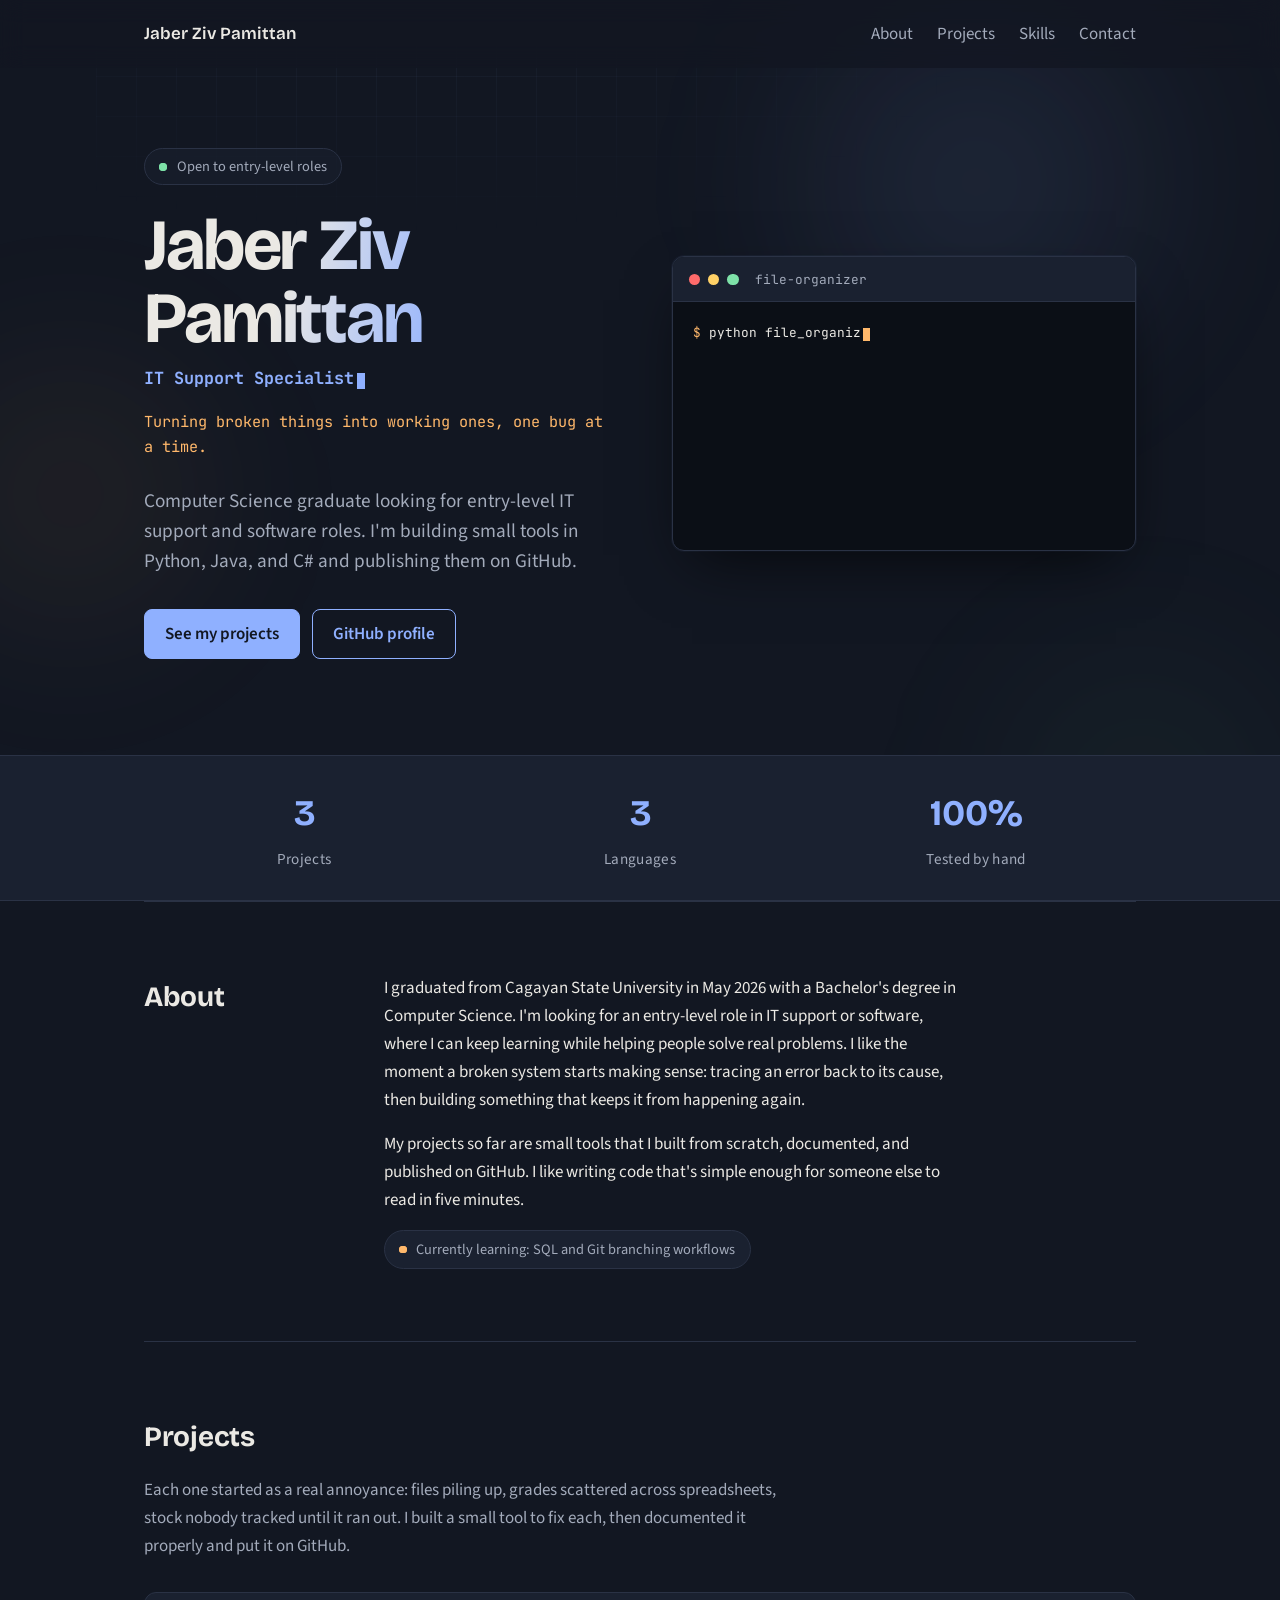
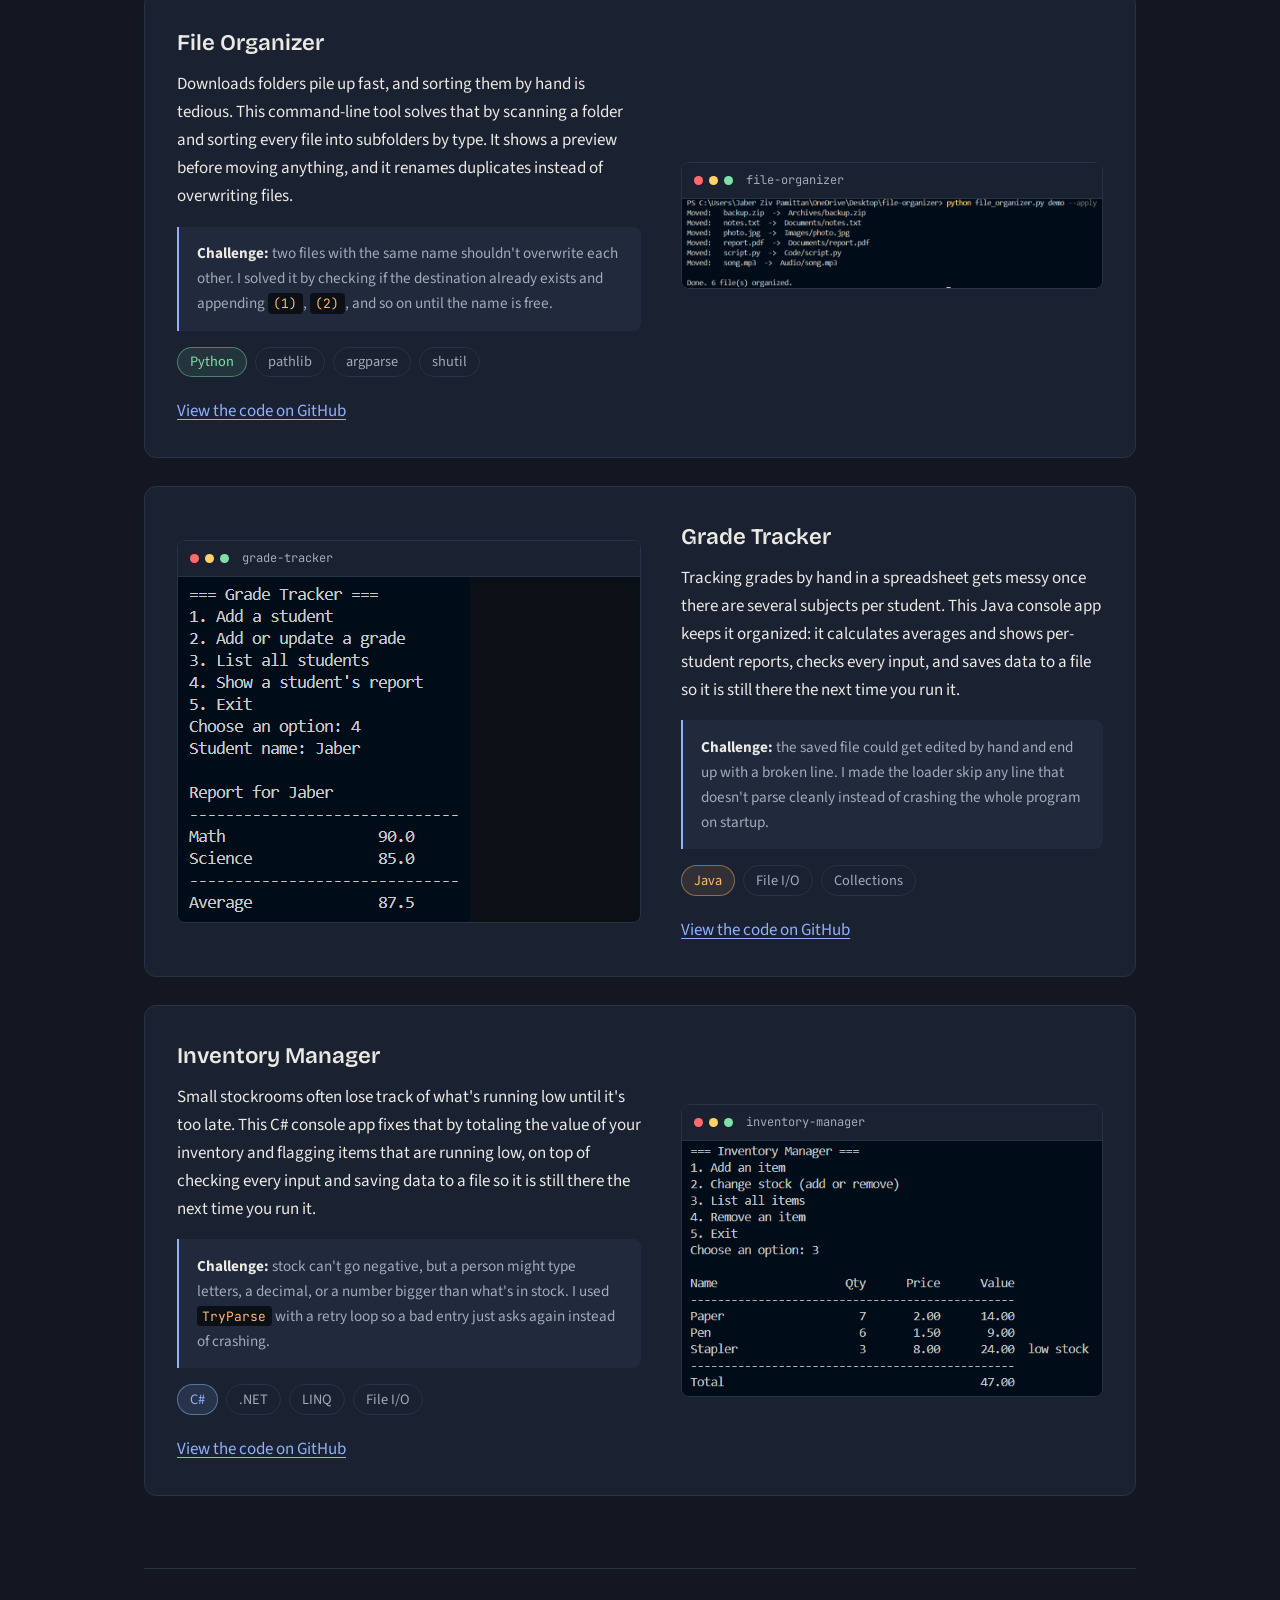
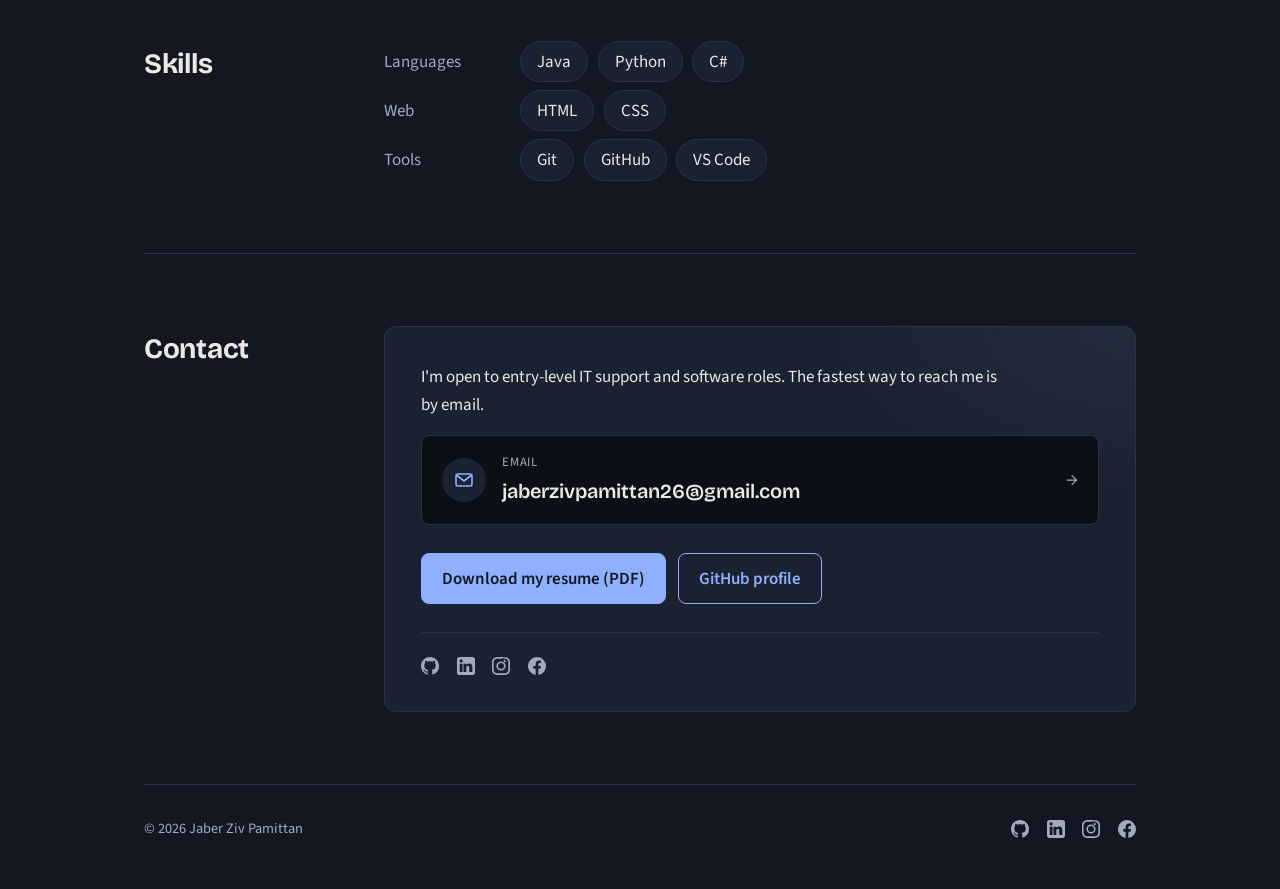
==== index.html @ bda02e19 "Fix nav highlight on tall viewports, bold active link, redesign Contact section" ====
<!DOCTYPE html>
<html lang="en">
<head>
  <meta charset="UTF-8">
  <meta name="viewport" content="width=device-width, initial-scale=1.0">
  <meta name="theme-color" content="#121722">
  <title>Jaber Ziv Pamittan | Portfolio</title>
  <meta name="description" content="Computer Science graduate looking for entry-level IT support and software roles.">

  <!-- Favicon: a simple terminal-prompt mark drawn directly as SVG, no image file needed -->
  <link rel="icon" href="data:image/svg+xml,%3Csvg xmlns='http://www.w3.org/2000/svg' viewBox='0 0 100 100'%3E%3Crect width='100' height='100' rx='22' fill='%23121722'/%3E%3Ctext x='50' y='68' font-family='monospace' font-size='58' font-weight='700' fill='%238fb0ff' text-anchor='middle'%3E%3E_%3C/text%3E%3C/svg%3E">

  <!-- Social preview: what shows up when this link is pasted into LinkedIn, Messenger, etc. -->
  <meta property="og:title" content="Jaber Ziv Pamittan | Portfolio">
  <meta property="og:description" content="Computer Science graduate looking for entry-level IT support and software roles. Projects in Python, Java, and C#.">
  <meta property="og:type" content="website">
  <meta property="og:url" content="https://krazivvv.github.io">
  <meta name="twitter:card" content="summary">

  <!-- Fonts: if you're offline, the page falls back to your system fonts -->
  <link rel="preconnect" href="https://fonts.googleapis.com">
  <link rel="preconnect" href="https://fonts.gstatic.com" crossorigin>
  <link href="https://fonts.googleapis.com/css2?family=Bricolage+Grotesque:opsz,wght@12..96,600;12..96,700&family=JetBrains+Mono:wght@400;700&family=Source+Sans+3:wght@400;600&display=swap" rel="stylesheet">

  <!-- Lets the CSS know JavaScript is running, so scroll animations only happen when they can work -->
  <script>document.documentElement.classList.add('js');</script>

  <link rel="stylesheet" href="style.css">
</head>
<body>

  <div class="bg-blobs" aria-hidden="true">
    <span class="blob blob-1"></span>
    <span class="blob blob-2"></span>
    <span class="blob blob-3"></span>
  </div>

  <a class="skip-link" href="#top">Skip to main content</a>

  <div class="scroll-progress" aria-hidden="true"><div class="scroll-progress-bar" id="progressBar"></div></div>

  <header class="site-header">
    <div class="wrap bar">
      <a class="site-name" href="#top">Jaber Ziv Pamittan</a>
      <nav aria-label="Main">
        <a href="#about">About</a>
        <a href="#projects">Projects</a>
        <a href="#skills">Skills</a>
        <a href="#contact">Contact</a>
      </nav>
    </div>
  </header>

  <main id="top" tabindex="-1">

    <!-- Intro -->
    <section class="hero wrap">
      <div class="hero-text">
        <p class="status rise" style="--d: 0s"><span class="dot"></span>Open to entry-level roles</p>
        <h1 class="rise gradient-name" style="--d: 0.08s">Jaber Ziv Pamittan</h1>
        <p class="role-rotator rise" style="--d: 0.1s">
          <span id="roleText">IT Support Specialist</span><span class="role-cursor" aria-hidden="true"></span>
        </p>
        <p class="tagline rise" style="--d: 0.12s">Turning broken things into working ones, one bug at a time.</p>
        <p class="lead rise" style="--d: 0.16s">
          Computer Science graduate looking for entry-level IT support and software roles.
          I'm building small tools in Python, Java, and C# and publishing them on GitHub.
        </p>
        <p class="actions rise" style="--d: 0.24s">
          <a class="button" href="#projects">See my projects</a>
          <a class="button button-quiet" href="https://github.com/krazivvv">GitHub profile</a>
        </p>
      </div>

      <!-- Terminal: types out a real run of the File Organizer (the text is also here for browsers without JavaScript) -->
      <div class="terminal rise" id="term" style="--d: 0.32s" role="img" aria-label="Animated terminal showing the File Organizer sorting six files into folders">
        <div class="terminal-bar" aria-hidden="true">
          <span></span><span></span><span></span>
          <em class="terminal-title">file-organizer</em>
        </div>
        <div class="terminal-body" aria-hidden="true">
          <div class="line"><span class="prompt">$</span> <span class="typed">python file_organizer.py demo --apply</span><span class="cursor"></span></div>
          <div class="out first"><span class="k">Moved:</span>   backup.zip  <span class="arrow">-&gt;</span>  Archives/backup.zip</div>
          <div class="out"><span class="k">Moved:</span>   notes.txt  <span class="arrow">-&gt;</span>  Documents/notes.txt</div>
          <div class="out"><span class="k">Moved:</span>   photo.jpg  <span class="arrow">-&gt;</span>  Images/photo.jpg</div>
          <div class="out"><span class="k">Moved:</span>   report.pdf  <span class="arrow">-&gt;</span>  Documents/report.pdf</div>
          <div class="out"><span class="k">Moved:</span>   script.py  <span class="arrow">-&gt;</span>  Code/script.py</div>
          <div class="out"><span class="k">Moved:</span>   song.mp3  <span class="arrow">-&gt;</span>  Audio/song.mp3</div>
          <div class="out done">Done. 6 file(s) organized.</div>
        </div>
      </div>
    </section>

    <!-- Quick stats strip -->
    <div class="stats-strip reveal">
      <div class="stats-inner wrap">
        <div class="stat"><span class="stat-num">3</span><span class="stat-label">Projects</span></div>
        <div class="stat"><span class="stat-num">3</span><span class="stat-label">Languages</span></div>
        <div class="stat"><span class="stat-num">100%</span><span class="stat-label">Tested by hand</span></div>
      </div>
    </div>

    <!-- About -->
    <section id="about" class="section wrap split reveal">
      <h2>About</h2>
      <div>
        <p>
          I graduated from Cagayan State University in May 2026 with a Bachelor's degree in Computer
          Science. I'm looking for an entry-level role in IT support or software, where I can keep
          learning while helping people solve real problems. I like the moment a broken system starts
          making sense: tracing an error back to its cause, then building something that keeps it from
          happening again.
        </p>
        <p>
          My projects so far are small tools that I built from scratch, documented, and published
          on GitHub. I like writing code that's simple enough for someone else to read in five minutes.
        </p>
        <p class="learning-badge">
          <span class="pulse-dot" aria-hidden="true"></span>
          Currently learning: SQL and Git branching workflows
        </p>
      </div>
    </section>

    <!-- Projects -->
    <section id="projects" class="section wrap reveal">
      <h2>Projects</h2>
      <p class="section-intro">
        Each one started as a real annoyance: files piling up, grades scattered across spreadsheets,
        stock nobody tracked until it ran out. I built a small tool to fix each, then documented it
        properly and put it on GitHub.
      </p>

      <div class="project-list">

        <article class="project" data-lang="python">
          <div class="project-content">
          <span class="project-num" aria-hidden="true">01</span>
          <h3>File Organizer</h3>
          <p>
            Downloads folders pile up fast, and sorting them by hand is tedious. This command-line
            tool solves that by scanning a folder and sorting every file into subfolders by type.
            It shows a preview before moving anything, and it renames duplicates instead of overwriting files.
          </p>
          <p class="challenge">
            <strong>Challenge:</strong> two files with the same name shouldn't overwrite each other.
            I solved it by checking if the destination already exists and appending <code>(1)</code>,
            <code>(2)</code>, and so on until the name is free.
          </p>

          <ul class="tags" aria-label="Technologies used">
            <li class="tag-lang">Python</li>
            <li>pathlib</li>
            <li>argparse</li>
            <li>shutil</li>
          </ul>

          <p class="project-link"><a href="https://github.com/krazivvv/file-organizer">View the code on GitHub</a></p>
          </div>

          <figure class="shot">
            <div class="shot-bar" aria-hidden="true">
              <span></span><span></span><span></span>
              <em class="shot-title">file-organizer</em>
            </div>
            <img src="images/file-organizer.png" alt="Terminal showing the File Organizer moving six files into Archives, Documents, Images, Code, and Audio folders" loading="lazy">
          </figure>
        </article>

        <article class="project" data-lang="java">
          <div class="project-content">
          <span class="project-num" aria-hidden="true">02</span>
          <h3>Grade Tracker</h3>
          <p>
            Tracking grades by hand in a spreadsheet gets messy once there are several subjects
            per student. This Java console app keeps it organized: it calculates averages and shows
            per-student reports, checks every input, and saves data to a file so it is still there
            the next time you run it.
          </p>
          <p class="challenge">
            <strong>Challenge:</strong> the saved file could get edited by hand and end up with a broken
            line. I made the loader skip any line that doesn't parse cleanly instead of crashing the
            whole program on startup.
          </p>

          <ul class="tags" aria-label="Technologies used">
            <li class="tag-lang">Java</li>
            <li>File I/O</li>
            <li>Collections</li>
          </ul>

          <p class="project-link"><a href="https://github.com/krazivvv/grade-tracker">View the code on GitHub</a></p>
          </div>

          <figure class="shot">
            <div class="shot-bar" aria-hidden="true">
              <span></span><span></span><span></span>
              <em class="shot-title">grade-tracker</em>
            </div>
            <img src="images/grade-tracker.png" alt="Terminal showing a student report from the Grade Tracker with subjects, scores, and an average" loading="lazy">
          </figure>
        </article>

        <article class="project" data-lang="csharp">
          <div class="project-content">
          <span class="project-num" aria-hidden="true">03</span>
          <h3>Inventory Manager</h3>
          <p>
            Small stockrooms often lose track of what's running low until it's too late. This C#
            console app fixes that by totaling the value of your inventory and flagging items that
            are running low, on top of checking every input and saving data to a file so it is still
            there the next time you run it.
          </p>
          <p class="challenge">
            <strong>Challenge:</strong> stock can't go negative, but a person might type letters, a
            decimal, or a number bigger than what's in stock. I used <code>TryParse</code> with a
            retry loop so a bad entry just asks again instead of crashing.
          </p>

          <ul class="tags" aria-label="Technologies used">
            <li class="tag-lang">C#</li>
            <li>.NET</li>
            <li>LINQ</li>
            <li>File I/O</li>
          </ul>

          <p class="project-link"><a href="https://github.com/krazivvv/inventory-manager">View the code on GitHub</a></p>
          </div>

          <figure class="shot">
            <div class="shot-bar" aria-hidden="true">
              <span></span><span></span><span></span>
              <em class="shot-title">inventory-manager</em>
            </div>
            <img src="images/inventory-manager.png" alt="Terminal showing the Inventory Manager table with quantities, prices, values, and a low stock flag" loading="lazy">
          </figure>
        </article>

        <!-- Add your next project by copying one of the project articles above -->
      </div>
    </section>

    <!-- Skills -->
    <section id="skills" class="section wrap split reveal">
      <h2>Skills</h2>
      <dl class="skills">
        <dt>Languages</dt>
        <dd>
          <ul class="chips">
            <li>Java</li>
            <li>Python</li>
            <li>C#</li>
          </ul>
        </dd>
        <dt>Web</dt>
        <dd>
          <ul class="chips">
            <li>HTML</li>
            <li>CSS</li>
          </ul>
        </dd>
        <dt>Tools</dt>
        <dd>
          <ul class="chips">
            <li>Git</li>
            <li>GitHub</li>
            <li>VS Code</li>
          </ul>
        </dd>
      </dl>
    </section>

    <!-- Contact -->
    <section id="contact" class="section wrap split reveal">
      <h2>Contact</h2>
      <div class="contact-card">
        <p>
          I'm open to entry-level IT support and software roles.
          The fastest way to reach me is by email.
        </p>

        <a class="contact-tile" href="mailto:jaberzivpamittan26@gmail.com">
          <span class="contact-icon" aria-hidden="true">
            <svg width="20" height="20" viewBox="0 0 20 20" fill="none" stroke="currentColor" stroke-width="1.6">
              <rect x="2" y="4" width="16" height="12" rx="2"/>
              <path d="M3 5.5 10 11l7-5.5" stroke-linecap="round" stroke-linejoin="round"/>
            </svg>
          </span>
          <span class="contact-tile-text">
            <span class="contact-tile-label">Email</span>
            <span class="contact-tile-value">jaberzivpamittan26@gmail.com</span>
          </span>
          <span class="contact-tile-arrow" aria-hidden="true">&rarr;</span>
        </a>

        <p class="actions">
          <a class="button" href="resume.pdf">Download my resume (PDF)</a>
          <a class="button button-quiet" href="https://github.com/krazivvv">GitHub profile</a>
        </p>

        <div class="contact-socials">
          <a href="https://github.com/krazivvv" aria-label="GitHub profile">
            <svg width="18" height="18" viewBox="0 0 16 16" fill="currentColor" aria-hidden="true">
              <path d="M8 0C3.58 0 0 3.58 0 8c0 3.54 2.29 6.53 5.47 7.59.4.07.55-.17.55-.38
                0-.19-.01-.82-.01-1.49-2.01.37-2.53-.49-2.69-.94-.09-.23-.48-.94-.82-1.13
                -.28-.15-.68-.52-.01-.53.63-.01 1.08.58 1.23.82.72 1.21 1.87.87 2.33.66.07-.52.28-.87.51-1.07
                -1.78-.2-3.64-.89-3.64-3.95 0-.87.31-1.59.82-2.15-.08-.2-.36-1.02.08-2.12 0 0 .67-.21 2.2.82.64-.18
                1.32-.27 2-.27.68 0 1.36.09 2 .27 1.53-1.04 2.2-.82 2.2-.82.44 1.1.16 1.92.08 2.12.51.56.82
                1.27.82 2.15 0 3.07-1.87 3.75-3.65 3.95.29.25.54.73.54 1.48 0 1.07-.01 1.93-.01 2.2
                0 .21.15.46.55.38A8.01 8.01 0 0 0 16 8c0-4.42-3.58-8-8-8Z"/>
            </svg>
          </a>
          <a href="https://www.linkedin.com/in/jaber-pamittan-a6659b420" aria-label="LinkedIn profile">
            <svg width="18" height="18" viewBox="0 0 16 16" fill="currentColor" aria-hidden="true">
              <path d="M13.5 0h-11A2.5 2.5 0 0 0 0 2.5v11A2.5 2.5 0 0 0 2.5 16h11a2.5 2.5 0 0 0 2.5-2.5v-11A2.5 2.5 0 0 0 13.5 0ZM4.94 13.44H2.4V6h2.54v7.44ZM3.67 4.93a1.47 1.47 0 1 1 0-2.94 1.47 1.47 0 0 1 0 2.94Zm9.77 8.51h-2.54V9.83c0-.86-.02-1.96-1.2-1.96-1.2 0-1.38.94-1.38 1.9v3.67H5.78V6h2.44v1.02h.03c.34-.64 1.17-1.32 2.4-1.32 2.57 0 3.04 1.69 3.04 3.89v3.85Z"/>
            </svg>
          </a>
          <a href="https://www.instagram.com/krazivvv/" aria-label="Instagram profile">
            <svg width="18" height="18" viewBox="0 0 16 16" fill="currentColor" aria-hidden="true">
              <path d="M8 1.44c2.14 0 2.39.01 3.23.05.78.03 1.2.16 1.48.27.37.14.64.32.92.6.28.28.45.55.6.92.11.28.24.7.27 1.48.04.84.05 1.09.05 3.23s-.01 2.39-.05 3.23c-.03.78-.16 1.2-.27 1.48-.15.37-.32.64-.6.92-.28.28-.55.45-.92.6-.28.11-.7.24-1.48.27-.84.04-1.09.05-3.23.05s-2.39-.01-3.23-.05c-.78-.03-1.2-.16-1.48-.27a2.48 2.48 0 0 1-.92-.6 2.48 2.48 0 0 1-.6-.92c-.11-.28-.24-.7-.27-1.48C1.45 10.39 1.44 10.14 1.44 8s.01-2.39.05-3.23c.03-.78.16-1.2.27-1.48.14-.37.32-.64.6-.92.28-.28.55-.45.92-.6.28-.11.7-.24 1.48-.27.84-.04 1.09-.05 3.23-.05ZM8 0C5.82 0 5.55.01 4.7.05c-.86.04-1.44.17-1.96.37a3.9 3.9 0 0 0-1.42.93 3.9 3.9 0 0 0-.93 1.42c-.2.52-.33 1.1-.37 1.96C.01 5.55 0 5.82 0 8s.01 2.45.05 3.3c.04.86.17 1.44.37 1.96.2.53.48.98.93 1.42.44.45.89.72 1.42.93.52.2 1.1.33 1.96.37.85.04 1.12.05 3.3.05s2.45-.01 3.3-.05c.86-.04 1.44-.17 1.96-.37a3.9 3.9 0 0 0 1.42-.93c.45-.44.72-.89.93-1.42.2-.52.33-1.1.37-1.96.04-.85.05-1.12.05-3.3s-.01-2.45-.05-3.3c-.04-.86-.17-1.44-.37-1.96a3.9 3.9 0 0 0-.93-1.42A3.9 3.9 0 0 0 11.26.42c-.52-.2-1.1-.33-1.96-.37C8.45.01 8.18 0 8 0Zm0 3.89a4.11 4.11 0 1 0 0 8.22 4.11 4.11 0 0 0 0-8.22Zm0 6.78a2.67 2.67 0 1 1 0-5.34 2.67 2.67 0 0 1 0 5.34Zm4.27-6.94a.96.96 0 1 1-1.92 0 .96.96 0 0 1 1.92 0Z"/>
            </svg>
          </a>
          <a href="https://www.facebook.com/jaberziv" aria-label="Facebook profile">
            <svg width="18" height="18" viewBox="0 0 16 16" fill="currentColor" aria-hidden="true">
              <path d="M16 8.05A8 8 0 1 0 6.75 16v-5.6H4.72V8.05h2.03V6.28c0-2.02 1.19-3.13 3.01-3.13.87 0 1.78.16 1.78.16v1.97h-1c-.99 0-1.3.62-1.3 1.25v1.5h2.2l-.35 2.35H9.24V16A8 8 0 0 0 16 8.05Z"/>
            </svg>
          </a>
        </div>
      </div>
    </section>

  </main>

  <footer class="site-footer wrap">
    <p>&copy; 2026 Jaber Ziv Pamittan</p>
    <div class="social-links">
      <a class="footer-link" href="https://github.com/krazivvv" aria-label="GitHub profile">
        <svg width="18" height="18" viewBox="0 0 16 16" fill="currentColor" aria-hidden="true">
          <path d="M8 0C3.58 0 0 3.58 0 8c0 3.54 2.29 6.53 5.47 7.59.4.07.55-.17.55-.38
            0-.19-.01-.82-.01-1.49-2.01.37-2.53-.49-2.69-.94-.09-.23-.48-.94-.82-1.13
            -.28-.15-.68-.52-.01-.53.63-.01 1.08.58 1.23.82.72 1.21 1.87.87 2.33.66.07-.52.28-.87.51-1.07
            -1.78-.2-3.64-.89-3.64-3.95 0-.87.31-1.59.82-2.15-.08-.2-.36-1.02.08-2.12 0 0 .67-.21 2.2.82.64-.18
            1.32-.27 2-.27.68 0 1.36.09 2 .27 1.53-1.04 2.2-.82 2.2-.82.44 1.1.16 1.92.08 2.12.51.56.82
            1.27.82 2.15 0 3.07-1.87 3.75-3.65 3.95.29.25.54.73.54 1.48 0 1.07-.01 1.93-.01 2.2
            0 .21.15.46.55.38A8.01 8.01 0 0 0 16 8c0-4.42-3.58-8-8-8Z"/>
        </svg>
      </a>
      <a class="footer-link" href="https://www.linkedin.com/in/jaber-pamittan-a6659b420" aria-label="LinkedIn profile">
        <svg width="18" height="18" viewBox="0 0 16 16" fill="currentColor" aria-hidden="true">
          <path d="M13.5 0h-11A2.5 2.5 0 0 0 0 2.5v11A2.5 2.5 0 0 0 2.5 16h11a2.5 2.5 0 0 0 2.5-2.5v-11A2.5 2.5 0 0 0 13.5 0ZM4.94 13.44H2.4V6h2.54v7.44ZM3.67 4.93a1.47 1.47 0 1 1 0-2.94 1.47 1.47 0 0 1 0 2.94Zm9.77 8.51h-2.54V9.83c0-.86-.02-1.96-1.2-1.96-1.2 0-1.38.94-1.38 1.9v3.67H5.78V6h2.44v1.02h.03c.34-.64 1.17-1.32 2.4-1.32 2.57 0 3.04 1.69 3.04 3.89v3.85Z"/>
        </svg>
      </a>
      <a class="footer-link" href="https://www.instagram.com/krazivvv/" aria-label="Instagram profile">
        <svg width="18" height="18" viewBox="0 0 16 16" fill="currentColor" aria-hidden="true">
          <path d="M8 1.44c2.14 0 2.39.01 3.23.05.78.03 1.2.16 1.48.27.37.14.64.32.92.6.28.28.45.55.6.92.11.28.24.7.27 1.48.04.84.05 1.09.05 3.23s-.01 2.39-.05 3.23c-.03.78-.16 1.2-.27 1.48-.15.37-.32.64-.6.92-.28.28-.55.45-.92.6-.28.11-.7.24-1.48.27-.84.04-1.09.05-3.23.05s-2.39-.01-3.23-.05c-.78-.03-1.2-.16-1.48-.27a2.48 2.48 0 0 1-.92-.6 2.48 2.48 0 0 1-.6-.92c-.11-.28-.24-.7-.27-1.48C1.45 10.39 1.44 10.14 1.44 8s.01-2.39.05-3.23c.03-.78.16-1.2.27-1.48.14-.37.32-.64.6-.92.28-.28.55-.45.92-.6.28-.11.7-.24 1.48-.27.84-.04 1.09-.05 3.23-.05ZM8 0C5.82 0 5.55.01 4.7.05c-.86.04-1.44.17-1.96.37a3.9 3.9 0 0 0-1.42.93 3.9 3.9 0 0 0-.93 1.42c-.2.52-.33 1.1-.37 1.96C.01 5.55 0 5.82 0 8s.01 2.45.05 3.3c.04.86.17 1.44.37 1.96.2.53.48.98.93 1.42.44.45.89.72 1.42.93.52.2 1.1.33 1.96.37.85.04 1.12.05 3.3.05s2.45-.01 3.3-.05c.86-.04 1.44-.17 1.96-.37a3.9 3.9 0 0 0 1.42-.93c.45-.44.72-.89.93-1.42.2-.52.33-1.1.37-1.96.04-.85.05-1.12.05-3.3s-.01-2.45-.05-3.3c-.04-.86-.17-1.44-.37-1.96a3.9 3.9 0 0 0-.93-1.42A3.9 3.9 0 0 0 11.26.42c-.52-.2-1.1-.33-1.96-.37C8.45.01 8.18 0 8 0Zm0 3.89a4.11 4.11 0 1 0 0 8.22 4.11 4.11 0 0 0 0-8.22Zm0 6.78a2.67 2.67 0 1 1 0-5.34 2.67 2.67 0 0 1 0 5.34Zm4.27-6.94a.96.96 0 1 1-1.92 0 .96.96 0 0 1 1.92 0Z"/>
        </svg>
      </a>
      <a class="footer-link" href="https://www.facebook.com/jaberziv" aria-label="Facebook profile">
        <svg width="18" height="18" viewBox="0 0 16 16" fill="currentColor" aria-hidden="true">
          <path d="M16 8.05A8 8 0 1 0 6.75 16v-5.6H4.72V8.05h2.03V6.28c0-2.02 1.19-3.13 3.01-3.13.87 0 1.78.16 1.78.16v1.97h-1c-.99 0-1.3.62-1.3 1.25v1.5h2.2l-.35 2.35H9.24V16A8 8 0 0 0 16 8.05Z"/>
        </svg>
      </a>
    </div>
  </footer>

  <a href="#top" class="back-to-top" id="backToTop" aria-label="Back to top">
    <svg width="18" height="18" viewBox="0 0 16 16" fill="none" stroke="currentColor" stroke-width="2" aria-hidden="true">
      <path d="M8 13V3M3 7l5-5 5 5" stroke-linecap="round" stroke-linejoin="round"/>
    </svg>
  </a>

  <script>
    (function () {
      var reduceMotion = window.matchMedia('(prefers-reduced-motion: reduce)').matches;
      var revealEls = document.querySelectorAll('.reveal');

      function showAll() {
        revealEls.forEach(function (el) { el.classList.add('is-visible'); });
      }

      try {
        /* 1. Terminal: type the command, then print the output lines one by one */
        var term = document.getElementById('term');
        if (term && !reduceMotion) {
          var typed = term.querySelector('.typed');
          var outputLines = term.querySelectorAll('.out');
          var command = typed.textContent.trim();

          typed.textContent = '';
          outputLines.forEach(function (line) { line.classList.add('pending'); });

          var i = 0;
          var typeNext = function () {
            if (i < command.length) {
              typed.textContent += command.charAt(i);
              i += 1;
              setTimeout(typeNext, 35 + Math.random() * 45);
            } else {
              setTimeout(function () { showLine(0); }, 450);
            }
          };
          var showLine = function (n) {
            if (n < outputLines.length) {
              outputLines[n].classList.remove('pending');
              setTimeout(function () { showLine(n + 1); }, 230);
            }
          };
          setTimeout(typeNext, 900);
        }

        /* 1b. Role rotator: cycles through a few titles under the name */
        var roleEl = document.getElementById('roleText');
        if (roleEl && !reduceMotion) {
          var roles = ['IT Support Specialist', 'Software Developer', 'Problem Solver'];
          var roleIndex = 0;

          var cycleRole = function () {
            roleEl.classList.add('is-fading');
            setTimeout(function () {
              roleIndex = (roleIndex + 1) % roles.length;
              roleEl.textContent = roles[roleIndex];
              roleEl.classList.remove('is-fading');
            }, 350);
          };
          setInterval(cycleRole, 2600);
        }

        /* 2. Sections fade in as you scroll to them */
        if ('IntersectionObserver' in window && !reduceMotion) {
          var revealObserver = new IntersectionObserver(function (entries) {
            entries.forEach(function (entry) {
              if (entry.isIntersecting) {
                entry.target.classList.add('is-visible');
                revealObserver.unobserve(entry.target);
              }
            });
          }, { threshold: 0.1 });
          revealEls.forEach(function (el) { revealObserver.observe(el); });
        } else {
          showAll();
        }

        /* 3. Highlight the menu link for the section you're reading (scroll-based, so it's correct even at the very top) */
        var navLinks = document.querySelectorAll('.site-header nav a');
        var trackedSections = Array.prototype.slice.call(document.querySelectorAll('main section[id]'));

        var updateActiveNav = function () {
          /* Picks whichever tracked section takes up the most space in the visible area below
             the sticky header, so it works correctly however tall or short the window is. */
          var headerH = document.querySelector('.site-header').offsetHeight;
          var viewportH = window.innerHeight;
          var best = null;
          var bestVisible = 0;

          trackedSections.forEach(function (section) {
            var rect = section.getBoundingClientRect();
            var visible = Math.min(rect.bottom, viewportH) - Math.max(rect.top, headerH);
            if (visible > bestVisible) {
              bestVisible = visible;
              best = section;
            }
          });

          navLinks.forEach(function (link) {
            var isCurrent = !!best && link.getAttribute('href') === '#' + best.id;
            link.classList.toggle('active', isCurrent);
          });
        };

        /* 4. Scroll progress bar + back-to-top button */
        var progressBar = document.getElementById('progressBar');
        var backToTop = document.getElementById('backToTop');

        var updateOnScroll = function () {
          var doc = document.documentElement;
          var scrollable = doc.scrollHeight - doc.clientHeight;
          var progress = scrollable > 0 ? (window.scrollY / scrollable) * 100 : 0;
          if (progressBar) {
            progressBar.style.width = progress + '%';
          }
          if (backToTop) {
            backToTop.classList.toggle('is-visible', window.scrollY > window.innerHeight * 0.6);
          }
          updateActiveNav();
        };

        var ticking = false;
        window.addEventListener('scroll', function () {
          if (!ticking) {
            requestAnimationFrame(function () {
              updateOnScroll();
              ticking = false;
            });
            ticking = true;
          }
        }, { passive: true });

        window.addEventListener('resize', updateOnScroll);
        updateOnScroll();
      } catch (error) {
        showAll();   /* if anything goes wrong, never leave content hidden */
      }
    })();
  </script>

</body>
</html>
---- style.css ----
/* ---------- Design tokens ---------- */
:root {
  --bg: #121722;
  --surface: #1a2130;
  --terminal: #0b0f16;
  --line: #2a3245;
  --text: #ebe9e4;
  --muted: #a3abbb;
  --accent: #8fb0ff;
  --accent-2: #ffb86b;
  --good: #7ee2a8;

  --radius: 12px;
  --radius-sm: 8px;

  --font-display: "Bricolage Grotesque", "Segoe UI", system-ui, sans-serif;
  --font-body: "Source Sans 3", "Segoe UI", system-ui, sans-serif;
  --font-mono: "JetBrains Mono", ui-monospace, "Cascadia Code", Consolas, monospace;
}

/* ---------- Base ---------- */
*,
*::before,
*::after {
  box-sizing: border-box;
}

html {
  scroll-behavior: smooth;
  scroll-padding-top: 5rem;
}

/* Custom scrollbar, matching the dark theme (Firefox + WebKit browsers) */
html {
  scrollbar-width: thin;
  scrollbar-color: var(--line) var(--bg);
}

::-webkit-scrollbar {
  width: 10px;
}

::-webkit-scrollbar-track {
  background: var(--bg);
}

::-webkit-scrollbar-thumb {
  background: var(--line);
  border-radius: 999px;
  border: 2px solid var(--bg);
}

::-webkit-scrollbar-thumb:hover {
  background: var(--accent);
}

body {
  margin: 0;
  background-color: var(--bg);
  color: var(--text);
  font-family: var(--font-body);
  font-size: 1.0625rem;
  line-height: 1.65;
  overflow-x: hidden;
}

/* ---------- Floating background blobs (fixed, behind everything, drifting slowly) ---------- */
.bg-blobs {
  position: fixed;
  inset: 0;
  z-index: -1;
  overflow: hidden;
  pointer-events: none;
}

.blob {
  position: absolute;
  border-radius: 50%;
  filter: blur(70px);
  opacity: 0.55;
}

.blob-1 {
  top: -10%;
  left: 55%;
  width: 34rem;
  height: 34rem;
  background: radial-gradient(circle, rgba(143, 176, 255, 0.22), transparent 70%);
  animation: drift1 26s ease-in-out infinite;
}

.blob-2 {
  top: 30%;
  left: -12%;
  width: 28rem;
  height: 28rem;
  background: radial-gradient(circle, rgba(255, 184, 107, 0.14), transparent 70%);
  animation: drift2 32s ease-in-out infinite;
}

.blob-3 {
  bottom: -15%;
  right: -8%;
  width: 30rem;
  height: 30rem;
  background: radial-gradient(circle, rgba(126, 226, 168, 0.1), transparent 70%);
  animation: drift3 38s ease-in-out infinite;
}

@keyframes drift1 {
  0%, 100% { transform: translate(0, 0); }
  50% { transform: translate(-3rem, 4rem); }
}

@keyframes drift2 {
  0%, 100% { transform: translate(0, 0); }
  50% { transform: translate(3rem, -3rem); }
}

@keyframes drift3 {
  0%, 100% { transform: translate(0, 0); }
  50% { transform: translate(-2rem, -3rem); }
}

::selection {
  background: rgba(143, 176, 255, 0.35);
}

/* ---------- Skip link (visible only when a keyboard user tabs to it) ---------- */
.skip-link {
  position: absolute;
  top: -3rem;
  left: 1rem;
  z-index: 100;
  padding: 0.6rem 1rem;
  border-radius: var(--radius-sm);
  background: var(--accent);
  color: var(--bg);
  font-weight: 600;
  text-decoration: none;
  transition: top 0.2s ease;
}

.skip-link:focus {
  top: 1rem;
}

main:focus-visible {
  outline: none;
}

a {
  color: var(--accent);
  text-underline-offset: 0.2em;
  transition: color 0.2s ease;
}

a:hover {
  color: var(--text);
}

a:focus-visible {
  outline: 2px solid var(--accent);
  outline-offset: 3px;
  border-radius: 2px;
}

p {
  margin: 0 0 1rem;
  max-width: 36rem;
}

/* ---------- Layout ---------- */
.wrap {
  width: min(100% - 3rem, 62rem);
  margin-inline: auto;
}

.section {
  padding-block: 4.5rem;
  border-top: 1px solid var(--line);
}

/* Heading on the left, content on the right (on wide screens) */
.split {
  display: grid;
  gap: 1.5rem 3rem;
}

@media (min-width: 52rem) {
  .split {
    grid-template-columns: 12rem 1fr;
  }
}

.split h2 {
  margin: 0;
}

/* ---------- Scroll progress bar ---------- */
.scroll-progress {
  position: fixed;
  top: 0;
  left: 0;
  right: 0;
  z-index: 20;
  height: 3px;
  background: transparent;
}

.scroll-progress-bar {
  height: 100%;
  width: 0%;
  background: linear-gradient(to right, var(--accent), var(--accent-2));
}

/* ---------- Header ---------- */
.site-header {
  position: sticky;
  top: 0;
  z-index: 10;
  background: rgba(18, 23, 34, 0.78);
  -webkit-backdrop-filter: blur(12px);
  backdrop-filter: blur(12px);
}

.bar {
  display: flex;
  flex-wrap: wrap;
  align-items: baseline;
  justify-content: space-between;
  gap: 0.5rem 2rem;
  padding-block: 1rem;
}

.site-name {
  font-family: var(--font-display);
  font-weight: 600;
  color: var(--text);
  text-decoration: none;
}

.site-header nav {
  display: flex;
  gap: 1.5rem;
}

.site-header nav a {
  position: relative;
  padding-block: 0.25rem;
  color: var(--muted);
  font-weight: 400;
  text-decoration: none;
  transition: color 0.2s ease, font-weight 0.2s ease;
}

.site-header nav a::after {
  content: "";
  position: absolute;
  left: 0;
  right: 0;
  bottom: -2px;
  height: 2px;
  background: var(--accent);
  transform: scaleX(0);
  transform-origin: left;
  transition: transform 0.3s ease;
}

.site-header nav a:hover,
.site-header nav a.active {
  color: var(--text);
}

.site-header nav a.active {
  font-weight: 700;
}

.site-header nav a:hover::after,
.site-header nav a.active::after {
  transform: scaleX(1);
}

/* ---------- Hero ---------- */
.hero {
  position: relative;
  display: grid;
  gap: 3rem;
  align-items: center;
  padding-block: 4rem 5rem;
}

.hero::before {
  content: "";
  position: absolute;
  inset: -2rem -3rem auto -3rem;
  height: 26rem;
  background-image:
    linear-gradient(to right, rgba(143, 176, 255, 0.05) 1px, transparent 1px),
    linear-gradient(to bottom, rgba(143, 176, 255, 0.05) 1px, transparent 1px);
  background-size: 2.5rem 2.5rem;
  -webkit-mask-image: radial-gradient(50rem 18rem at 30% 0%, black, transparent 70%);
  mask-image: radial-gradient(50rem 18rem at 30% 0%, black, transparent 70%);
  pointer-events: none;
  z-index: -1;
}

@media (min-width: 60rem) {
  .hero {
    grid-template-columns: 1fr 1fr;
    gap: 4rem;
    padding-block: 5rem 6rem;
  }
}

/* ---------- Stats strip ---------- */
.stats-strip {
  border-top: 1px solid var(--line);
  border-bottom: 1px solid var(--line);
  background: var(--surface);
}

.stats-inner {
  display: grid;
  grid-template-columns: repeat(3, 1fr);
  gap: 1rem;
  padding-block: 1.75rem;
  text-align: center;
}

.stat {
  display: flex;
  flex-direction: column;
  gap: 0.2rem;
}

.stat-num {
  font-family: var(--font-display);
  font-weight: 700;
  font-size: clamp(1.5rem, 5vw, 2.25rem);
  color: var(--accent);
}

.stat-label {
  color: var(--muted);
  font-size: 0.85rem;
  letter-spacing: 0.02em;
}

@media (min-width: 40rem) {
  .stat-label {
    font-size: 0.95rem;
  }
}

/* ---------- Back to top ---------- */
.back-to-top {
  position: fixed;
  right: 1.5rem;
  bottom: 1.5rem;
  z-index: 15;
  display: flex;
  align-items: center;
  justify-content: center;
  width: 2.75rem;
  height: 2.75rem;
  border: 1px solid var(--line);
  border-radius: 50%;
  background: var(--surface);
  color: var(--muted);
  opacity: 0;
  transform: translateY(10px);
  pointer-events: none;
  transition: opacity 0.25s ease, transform 0.25s ease, color 0.2s ease, border-color 0.2s ease;
}

.back-to-top.is-visible {
  opacity: 1;
  transform: none;
  pointer-events: auto;
}

.back-to-top:hover {
  color: var(--accent);
  border-color: var(--accent);
}

.status {
  display: inline-flex;
  align-items: center;
  gap: 0.6rem;
  margin: 0 0 1.5rem;
  padding: 0.35rem 0.9rem;
  border: 1px solid var(--line);
  border-radius: 999px;
  background: rgba(26, 33, 48, 0.6);
  color: var(--muted);
  font-size: 0.9rem;
}

.dot {
  position: relative;
  width: 0.5rem;
  height: 0.5rem;
  border-radius: 50%;
  background: var(--good);
}

.dot::after {
  content: "";
  position: absolute;
  inset: 0;
  border-radius: 50%;
  background: var(--good);
  animation: ping 2s cubic-bezier(0, 0, 0.2, 1) infinite;
}

@keyframes ping {
  0% {
    transform: scale(1);
    opacity: 0.7;
  }
  80%,
  100% {
    transform: scale(3);
    opacity: 0;
  }
}

h1 {
  margin: 0 0 0.6rem;
  font-family: var(--font-display);
  font-weight: 700;
  font-size: clamp(2.6rem, 7vw, 4.5rem);
  line-height: 1.02;
  letter-spacing: -0.03em;
}

.gradient-name {
  background: linear-gradient(100deg, var(--text) 30%, var(--accent) 68%, var(--accent-2) 100%);
  -webkit-background-clip: text;
  background-clip: text;
  color: transparent;
}

.role-rotator {
  margin: 0 0 1rem;
  min-height: 1.4em;
  color: var(--accent);
  font-family: var(--font-mono);
  font-size: 1.05rem;
  font-weight: 700;
}

.role-rotator span#roleText {
  display: inline-block;
  transition: opacity 0.35s ease, transform 0.35s ease;
}

.role-rotator span#roleText.is-fading {
  opacity: 0;
  transform: translateY(4px);
}

.role-cursor {
  display: inline-block;
  width: 0.5em;
  height: 1em;
  margin-left: 3px;
  background: var(--accent);
  vertical-align: text-bottom;
  animation: blink 1.1s steps(1) infinite;
}

.tagline {
  margin: 0 0 1.75rem;
  color: var(--accent-2);
  font-family: var(--font-mono);
  font-size: 0.95rem;
}

.lead {
  margin-bottom: 2rem;
  color: var(--muted);
  font-size: 1.2rem;
  line-height: 1.55;
}

.actions {
  display: flex;
  flex-wrap: wrap;
  gap: 0.75rem;
  margin: 0;
}

/* Hero elements slide up one after another when the page loads */
.rise {
  animation: rise 0.8s cubic-bezier(0.2, 0.7, 0.2, 1) both;
  animation-delay: var(--d, 0s);
}

@keyframes rise {
  from {
    opacity: 0;
    transform: translateY(16px);
  }
  to {
    opacity: 1;
    transform: none;
  }
}

/* ---------- Buttons ---------- */
.button {
  display: inline-block;
  padding: 0.65rem 1.25rem;
  border: 1px solid var(--accent);
  border-radius: var(--radius-sm);
  background: var(--accent);
  color: var(--bg);
  font-weight: 600;
  text-decoration: none;
  transition: transform 0.2s ease, background 0.2s ease, border-color 0.2s ease, color 0.2s ease;
}

.button:hover {
  transform: translateY(-2px);
  background: var(--text);
  border-color: var(--text);
  color: var(--bg);
}

.button-quiet {
  background: transparent;
  color: var(--accent);
}

.button-quiet:hover {
  background: var(--surface);
  border-color: var(--accent);
  color: var(--text);
}

/* ---------- Terminal ---------- */
.terminal {
  min-width: 0;
  border: 1px solid var(--line);
  border-radius: var(--radius);
  background: var(--terminal);
  box-shadow: 0 24px 60px -20px rgba(0, 0, 0, 0.7), 0 0 0 1px rgba(143, 176, 255, 0.05);
  overflow: hidden;
}

.terminal-bar {
  display: flex;
  align-items: center;
  gap: 0.5rem;
  padding: 0.7rem 1rem;
  border-bottom: 1px solid var(--line);
  background: var(--surface);
}

.terminal-bar span {
  width: 0.7rem;
  height: 0.7rem;
  border-radius: 50%;
}

.terminal-bar span:nth-child(1) { background: #ff6b6b; }
.terminal-bar span:nth-child(2) { background: #ffd166; }
.terminal-bar span:nth-child(3) { background: var(--good); }

.terminal-title {
  margin-left: 0.5rem;
  color: var(--muted);
  font-family: var(--font-mono);
  font-size: 0.8rem;
  font-style: normal;
}

.terminal-body {
  min-height: 15.5rem;
  padding: 1.25rem 1.25rem 1.5rem;
  overflow-x: auto;
  font-family: var(--font-mono);
  font-size: 0.8rem;
  line-height: 1.7;
}

.line,
.out {
  white-space: pre;
}

.out.first {
  margin-top: 0.6rem;
}

.out.done {
  margin-top: 0.6rem;
  color: var(--good);
}

.out.pending {
  visibility: hidden;   /* keeps the space, so the box doesn't jump while typing */
}

.prompt {
  color: var(--accent-2);
}

.k {
  color: var(--accent);
}

.arrow {
  color: var(--muted);
}

.cursor {
  display: inline-block;
  width: 0.55em;
  height: 1.05em;
  margin-left: 2px;
  background: var(--accent-2);
  vertical-align: text-bottom;
  animation: blink 1.1s steps(1) infinite;
}

@keyframes blink {
  50% {
    opacity: 0;
  }
}

/* ---------- Scroll reveal (only when JavaScript is running) ---------- */
.js .reveal {
  opacity: 0;
  transform: translateY(20px);
  transition: opacity 0.7s ease, transform 0.7s ease;
}

.js .reveal.is-visible {
  opacity: 1;
  transform: none;
}

/* ---------- Headings ---------- */
h2 {
  margin: 0 0 2rem;
  font-family: var(--font-display);
  font-weight: 700;
  font-size: 1.75rem;
  letter-spacing: -0.01em;
}

h3 {
  margin: 0 0 0.5rem;
  font-family: var(--font-display);
  font-weight: 600;
  font-size: 1.4rem;
}

.learning-badge {
  display: inline-flex;
  align-items: center;
  gap: 0.6rem;
  margin: 0;
  padding: 0.4rem 0.9rem;
  border: 1px solid var(--line);
  border-radius: 999px;
  background: var(--surface);
  color: var(--muted);
  font-size: 0.9rem;
}

.pulse-dot {
  position: relative;
  width: 0.45rem;
  height: 0.45rem;
  border-radius: 50%;
  background: var(--accent-2);
  flex-shrink: 0;
}

.pulse-dot::after {
  content: "";
  position: absolute;
  inset: 0;
  border-radius: 50%;
  background: var(--accent-2);
  animation: ping 2s cubic-bezier(0, 0, 0.2, 1) infinite;
}

.section-intro {
  max-width: 40rem;
  margin: -1rem 0 2rem;
  color: var(--muted);
}

/* ---------- Projects ---------- */
.project-list {
  display: grid;
  gap: 1.75rem;
}

.project {
  display: grid;
  gap: 1.5rem;
  padding: 1.5rem;
  border: 1px solid var(--line);
  border-radius: var(--radius);
  background: var(--surface);
  transition: transform 0.25s ease, border-color 0.25s ease, box-shadow 0.25s ease;
}

@media (min-width: 40rem) {
  .project {
    padding: 2rem;
  }
}

/* On wide screens, content and screenshot sit side by side, alternating which side the image is on */
@media (min-width: 60rem) {
  .project {
    grid-template-columns: 1.1fr 1fr;
    align-items: center;
    gap: 2.5rem;
  }

  .project:nth-child(even) .shot {
    order: -1;
  }
}

.project-content {
  position: relative;
  min-width: 0;
}

.project-num {
  position: absolute;
  top: -0.5rem;
  left: -0.25rem;
  z-index: -1;
  font-family: var(--font-display);
  font-weight: 700;
  font-size: 4.5rem;
  color: rgba(143, 176, 255, 0.08);
  line-height: 1;
  user-select: none;
}

.project:hover {
  transform: translateY(-4px);
  border-color: rgba(143, 176, 255, 0.55);
  box-shadow: 0 20px 44px -20px rgba(0, 0, 0, 0.8);
}

/* Screenshots keep their natural size and never stretch past it */
.shot {
  width: fit-content;
  max-width: 100%;
  margin: 1.5rem 0 0;
  border: 1px solid var(--line);
  border-radius: var(--radius-sm);
  background: var(--terminal);
  overflow: hidden;
}

.shot-bar {
  display: flex;
  align-items: center;
  gap: 0.4rem;
  padding: 0.5rem 0.75rem;
  border-bottom: 1px solid var(--line);
  background: var(--surface);
}

.shot-bar span {
  width: 0.55rem;
  height: 0.55rem;
  border-radius: 50%;
}

.shot-bar span:nth-child(1) { background: #ff6b6b; }
.shot-bar span:nth-child(2) { background: #ffd166; }
.shot-bar span:nth-child(3) { background: var(--good); }

.shot-title {
  margin-left: 0.4rem;
  color: var(--muted);
  font-family: var(--font-mono);
  font-size: 0.75rem;
  font-style: normal;
}

@media (min-width: 60rem) {
  .shot {
    width: 100%;
    margin: 0;
  }
}

.shot img {
  display: block;
  max-width: 100%;
  height: auto;
  transition: transform 0.5s ease;
}

.project:hover .shot img {
  transform: scale(1.02);
}

.challenge {
  padding: 0.9rem 1.1rem;
  border-left: 2px solid var(--accent);
  background: rgba(143, 176, 255, 0.06);
  border-radius: 0 var(--radius-sm) var(--radius-sm) 0;
  color: var(--muted);
  font-size: 0.95rem;
}

.challenge strong {
  color: var(--text);
}

.challenge code {
  padding: 0.1rem 0.35rem;
  border-radius: 4px;
  background: var(--terminal);
  color: var(--accent-2);
  font-family: var(--font-mono);
  font-size: 0.85em;
}

.tags {
  display: flex;
  flex-wrap: wrap;
  gap: 0.5rem;
  margin: 0 0 1.25rem;
  padding: 0;
  list-style: none;
}

.tags li {
  padding: 0.15rem 0.75rem;
  border: 1px solid var(--line);
  border-radius: 999px;
  color: var(--muted);
  font-size: 0.9rem;
}

/* Each language gets its own accent color on its tag, so the stack is easy to scan */
[data-lang="python"] .tag-lang {
  border-color: rgba(126, 226, 168, 0.45);
  background: rgba(126, 226, 168, 0.1);
  color: var(--good);
}

[data-lang="java"] .tag-lang {
  border-color: rgba(255, 184, 107, 0.45);
  background: rgba(255, 184, 107, 0.1);
  color: var(--accent-2);
}

[data-lang="csharp"] .tag-lang {
  border-color: rgba(143, 176, 255, 0.5);
  background: rgba(143, 176, 255, 0.12);
  color: var(--accent);
}

.project-link {
  margin: 0;
}

/* ---------- Skills ---------- */
.skills {
  display: grid;
  gap: 0.5rem 1.5rem;
  margin: 0;
}

@media (min-width: 40rem) {
  .skills {
    grid-template-columns: 7rem 1fr;
    align-items: center;
  }
}

.skills dt {
  color: var(--muted);
}

.skills dd {
  margin: 0 0 1rem;
}

@media (min-width: 40rem) {
  .skills dd {
    margin: 0;
  }
}

.chips {
  display: flex;
  flex-wrap: wrap;
  gap: 0.6rem;
  margin: 0;
  padding: 0;
  list-style: none;
}

.chips li {
  padding: 0.35rem 1rem;
  border: 1px solid var(--line);
  border-radius: 999px;
  background: var(--surface);
  transition: transform 0.2s ease, border-color 0.2s ease, color 0.2s ease;
}

.chips li:hover {
  transform: translateY(-3px);
  border-color: var(--accent);
  color: var(--accent);
}

/* ---------- Contact ---------- */
.contact-card {
  padding: 1.75rem;
  border: 1px solid var(--line);
  border-radius: var(--radius);
  background:
    radial-gradient(30rem 16rem at 100% 0%, rgba(143, 176, 255, 0.08), transparent 70%),
    var(--surface);
}

@media (min-width: 40rem) {
  .contact-card {
    padding: 2.25rem;
  }
}

.contact-tile {
  display: flex;
  align-items: center;
  gap: 1rem;
  margin: 0.5rem 0 1.75rem;
  padding: 1rem 1.25rem;
  border: 1px solid var(--line);
  border-radius: var(--radius-sm);
  background: var(--terminal);
  text-decoration: none;
  transition: border-color 0.2s ease, transform 0.2s ease;
}

.contact-tile:hover {
  border-color: var(--accent);
  transform: translateX(4px);
}

.contact-icon {
  display: flex;
  align-items: center;
  justify-content: center;
  width: 2.75rem;
  height: 2.75rem;
  flex-shrink: 0;
  border-radius: 50%;
  background: rgba(143, 176, 255, 0.12);
  color: var(--accent);
}

.contact-tile-text {
  display: flex;
  flex-direction: column;
  gap: 0.15rem;
  min-width: 0;
}

.contact-tile-label {
  color: var(--muted);
  font-size: 0.8rem;
  text-transform: uppercase;
  letter-spacing: 0.06em;
}

.contact-tile-value {
  overflow-wrap: anywhere;
  color: var(--text);
  font-family: var(--font-display);
  font-weight: 600;
  font-size: clamp(1rem, 3.6vw, 1.25rem);
}

.contact-tile-arrow {
  margin-left: auto;
  flex-shrink: 0;
  color: var(--muted);
  font-size: 1.2rem;
  transition: transform 0.2s ease, color 0.2s ease;
}

.contact-tile:hover .contact-tile-arrow {
  transform: translateX(3px);
  color: var(--accent);
}

.contact-socials {
  display: flex;
  gap: 1.1rem;
  margin-top: 1.75rem;
  padding-top: 1.5rem;
  border-top: 1px solid var(--line);
}

.contact-socials a {
  display: inline-flex;
  color: var(--muted);
  transition: color 0.2s ease, transform 0.2s ease;
}

.contact-socials a:hover {
  color: var(--accent);
  transform: translateY(-2px);
}

/* ---------- Footer ---------- */
.site-footer {
  display: flex;
  align-items: center;
  justify-content: space-between;
  gap: 1rem;
  padding-block: 2rem 3rem;
  border-top: 1px solid var(--line);
  color: var(--muted);
  font-size: 0.9rem;
}

.site-footer p {
  margin: 0;
}

.social-links {
  display: flex;
  gap: 1.1rem;
}

.footer-link {
  display: inline-flex;
  color: var(--muted);
  transition: color 0.2s ease, transform 0.2s ease;
}

.footer-link:hover {
  color: var(--accent);
  transform: translateY(-2px);
}

/* ---------- Small screens ---------- */
@media (max-width: 40rem) {
  .terminal-body {
    font-size: 0.78rem;
    padding: 1rem 1rem 1.25rem;
  }

  .site-footer {
    flex-direction: column;
    align-items: flex-start;
    gap: 0.75rem;
  }
}

/* ---------- Respect "reduce motion" settings ---------- */
@media (prefers-reduced-motion: reduce) {
  html {
    scroll-behavior: auto;
  }

  *,
  *::before,
  *::after {
    animation: none !important;
    transition: none !important;
  }

  .js .reveal {
    opacity: 1;
    transform: none;
  }

  .cursor {
    display: none;
  }
}
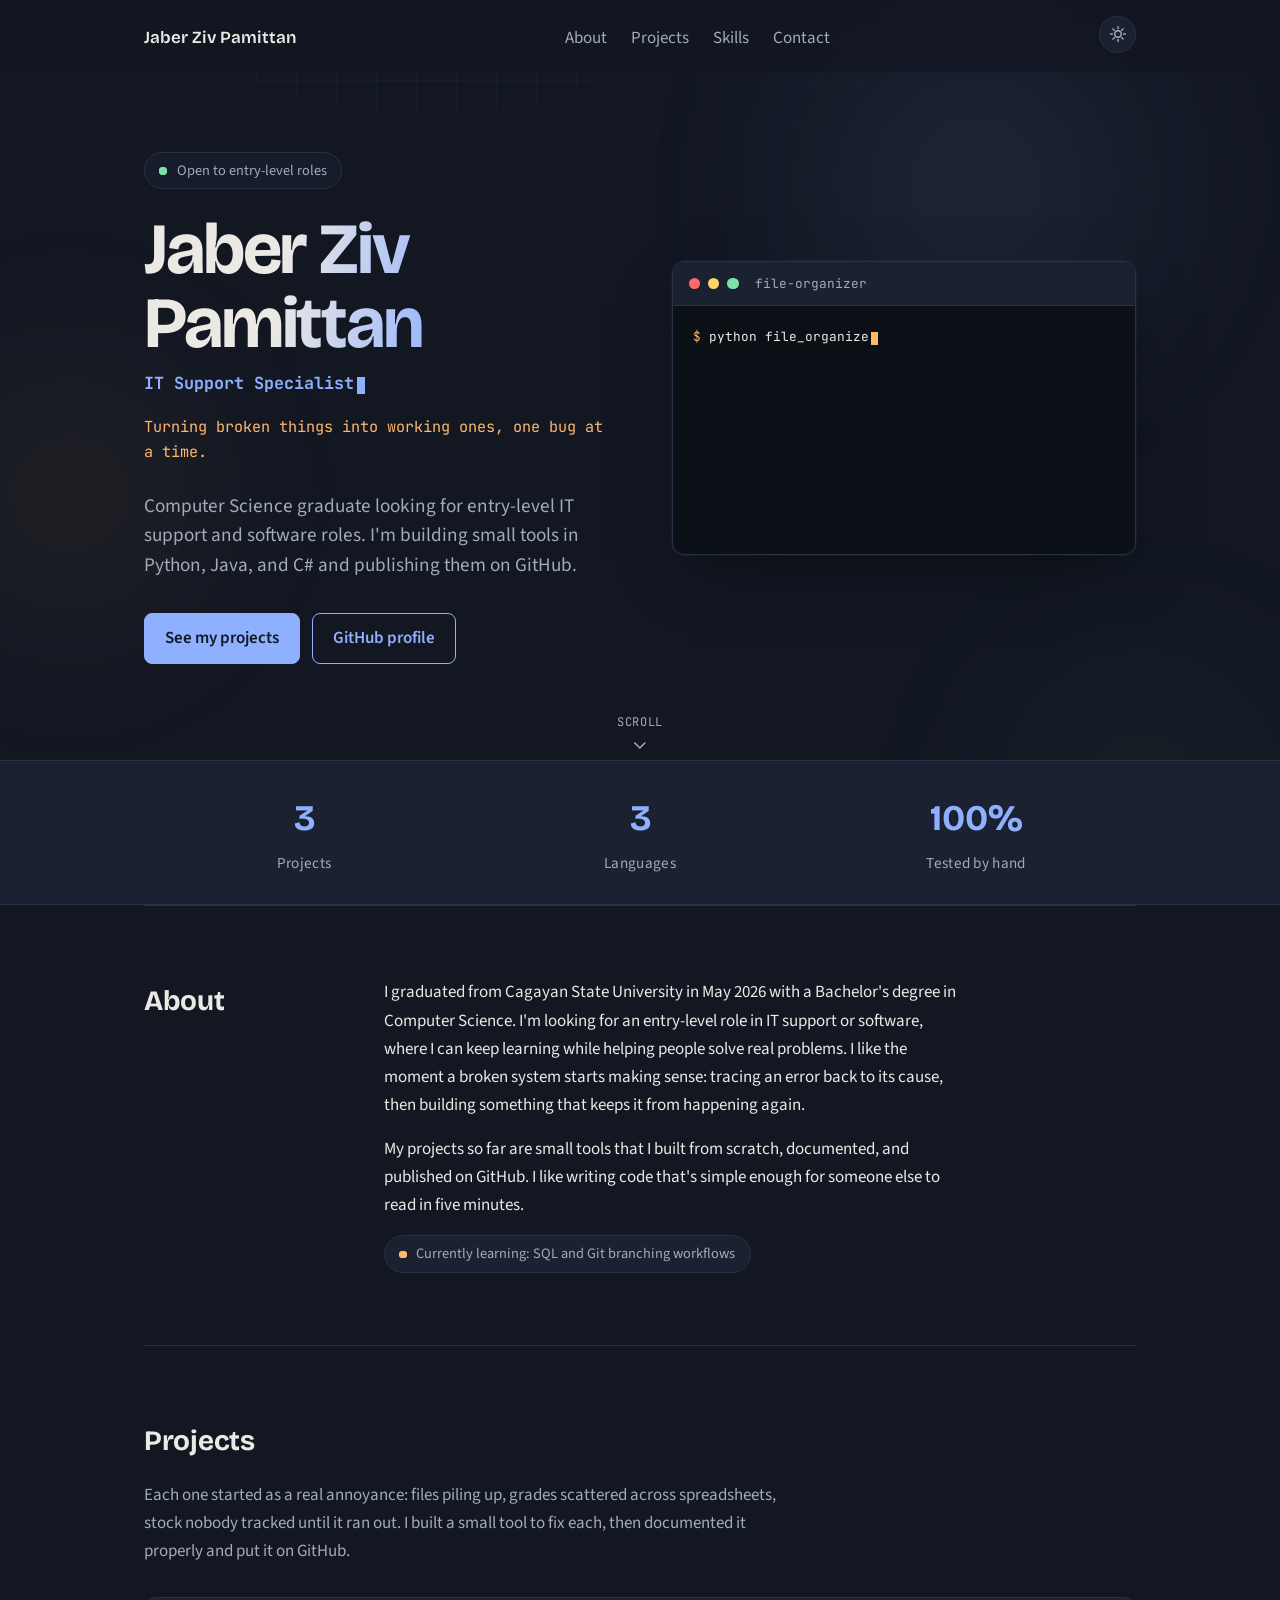
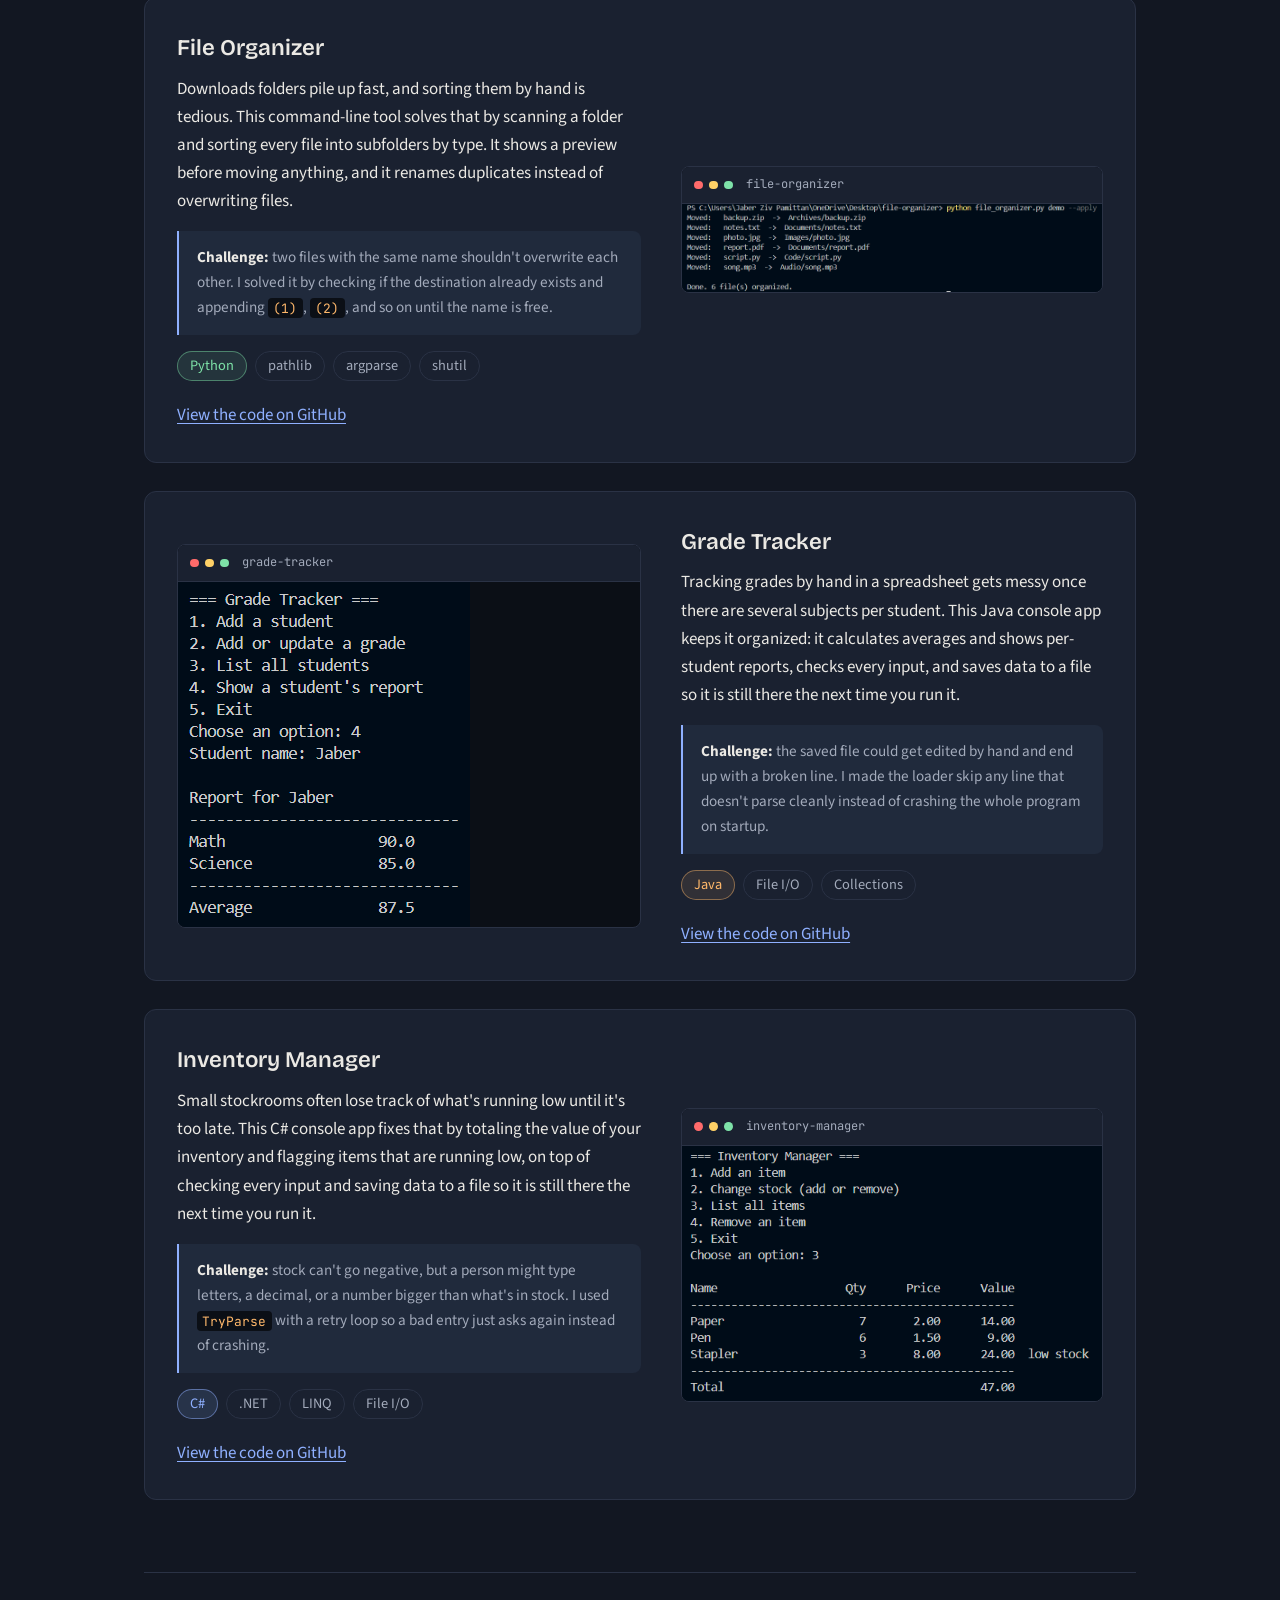
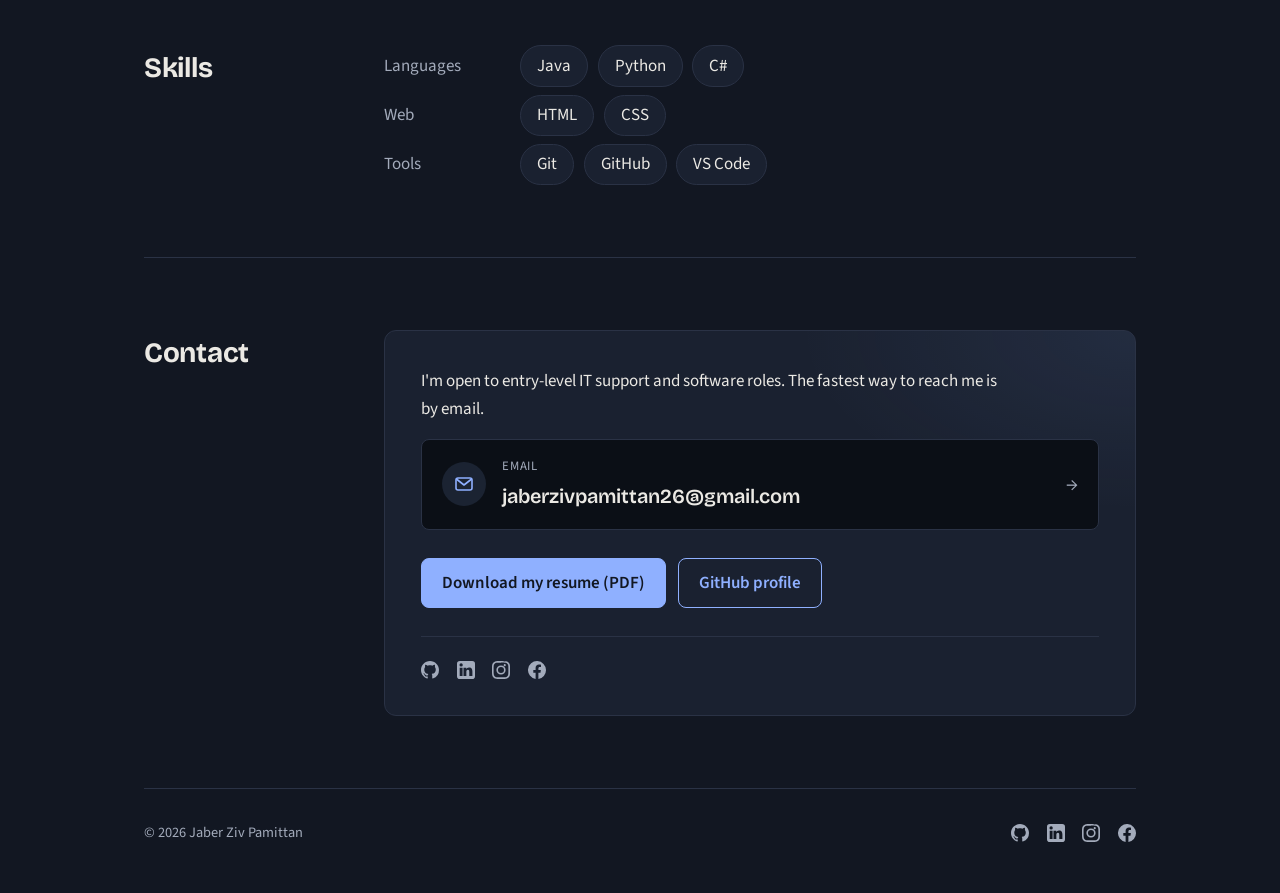
==== commit 09affc62: "Add light/dark toggle, mobile menu, scroll hint, image fade-in, custom 404 page" ====
--- a/index.html
+++ b/index.html
@@ -23,7 +23,15 @@
   <link href="https://fonts.googleapis.com/css2?family=Bricolage+Grotesque:opsz,wght@12..96,600;12..96,700&family=JetBrains+Mono:wght@400;700&family=Source+Sans+3:wght@400;600&display=swap" rel="stylesheet">
 
   <!-- Lets the CSS know JavaScript is running, so scroll animations only happen when they can work -->
-  <script>document.documentElement.classList.add('js');</script>
+  <script>
+    document.documentElement.classList.add('js');
+    /* Apply any saved theme choice immediately, before the page paints, to avoid a flash of the wrong theme */
+    try {
+      if (localStorage.getItem('theme') === 'light') {
+        document.documentElement.setAttribute('data-theme', 'light');
+      }
+    } catch (e) { /* localStorage can be unavailable in some private-browsing modes; default theme still works */ }
+  </script>
 
   <link rel="stylesheet" href="style.css">
 </head>
@@ -42,12 +50,33 @@
   <header class="site-header">
     <div class="wrap bar">
       <a class="site-name" href="#top">Jaber Ziv Pamittan</a>
-      <nav aria-label="Main">
+
+      <nav aria-label="Main" id="mainNav">
         <a href="#about">About</a>
         <a href="#projects">Projects</a>
         <a href="#skills">Skills</a>
         <a href="#contact">Contact</a>
       </nav>
+
+      <div class="header-controls">
+        <button class="theme-toggle" id="themeToggle" aria-label="Switch to light theme">
+          <svg class="icon-moon" width="18" height="18" viewBox="0 0 20 20" fill="currentColor" aria-hidden="true">
+            <path d="M17.3 13.4A7.4 7.4 0 0 1 8.1 4.2c.15-.47-.32-.9-.77-.68a8.5 8.5 0 1 0 10.6 11.5c.2-.46-.25-.9-.63-.62Z"/>
+          </svg>
+          <svg class="icon-sun" width="18" height="18" viewBox="0 0 20 20" fill="none" stroke="currentColor" stroke-width="1.6" aria-hidden="true">
+            <circle cx="10" cy="10" r="3.6"/>
+            <path d="M10 1.8v2M10 16.2v2M18.2 10h-2M3.8 10h-2M15.6 4.4l-1.4 1.4M5.8 14.2l-1.4 1.4M15.6 15.6l-1.4-1.4M5.8 5.8 4.4 4.4" stroke-linecap="round"/>
+          </svg>
+        </button>
+
+        <button class="nav-toggle" id="navToggle" aria-label="Open menu" aria-expanded="false" aria-controls="mainNav">
+          <svg width="20" height="20" viewBox="0 0 20 20" fill="none" stroke="currentColor" stroke-width="1.8" aria-hidden="true">
+            <path class="bar-top" d="M3 5.5h14" stroke-linecap="round"/>
+            <path class="bar-mid" d="M3 10h14" stroke-linecap="round"/>
+            <path class="bar-bottom" d="M3 14.5h14" stroke-linecap="round"/>
+          </svg>
+        </button>
+      </div>
     </div>
   </header>
 
@@ -89,6 +118,13 @@
           <div class="out done">Done. 6 file(s) organized.</div>
         </div>
       </div>
+
+      <a href="#about" class="scroll-hint" id="scrollHint" aria-label="Scroll down to About">
+        <span>Scroll</span>
+        <svg width="14" height="14" viewBox="0 0 14 14" fill="none" stroke="currentColor" stroke-width="1.6" aria-hidden="true">
+          <path d="M2 5l5 5 5-5" stroke-linecap="round" stroke-linejoin="round"/>
+        </svg>
+      </a>
     </section>
 
     <!-- Quick stats strip -->
@@ -379,6 +415,54 @@
       }
 
       try {
+        /* 0. Theme toggle */
+        var themeToggle = document.getElementById('themeToggle');
+        if (themeToggle) {
+          themeToggle.addEventListener('click', function () {
+            var isLight = document.documentElement.getAttribute('data-theme') === 'light';
+            if (isLight) {
+              document.documentElement.removeAttribute('data-theme');
+              themeToggle.setAttribute('aria-label', 'Switch to light theme');
+            } else {
+              document.documentElement.setAttribute('data-theme', 'light');
+              themeToggle.setAttribute('aria-label', 'Switch to dark theme');
+            }
+            try { localStorage.setItem('theme', isLight ? 'dark' : 'light'); } catch (e) { /* ignore */ }
+          });
+          if (document.documentElement.getAttribute('data-theme') === 'light') {
+            themeToggle.setAttribute('aria-label', 'Switch to dark theme');
+          }
+        }
+
+        /* 0b. Mobile menu */
+        var navToggle = document.getElementById('navToggle');
+        var mainNav = document.getElementById('mainNav');
+        if (navToggle && mainNav) {
+          var closeMenu = function () {
+            document.documentElement.classList.remove('nav-open');
+            navToggle.setAttribute('aria-expanded', 'false');
+          };
+          navToggle.addEventListener('click', function () {
+            var isOpen = document.documentElement.classList.toggle('nav-open');
+            navToggle.setAttribute('aria-expanded', isOpen ? 'true' : 'false');
+          });
+          mainNav.querySelectorAll('a').forEach(function (link) {
+            link.addEventListener('click', closeMenu);
+          });
+          document.addEventListener('keydown', function (e) {
+            if (e.key === 'Escape') closeMenu();
+          });
+        }
+
+        /* 0c. Screenshots fade in once they've actually loaded, instead of popping in abruptly */
+        document.querySelectorAll('.shot img').forEach(function (img) {
+          if (img.complete) {
+            img.classList.add('is-loaded');
+          } else {
+            img.addEventListener('load', function () { img.classList.add('is-loaded'); });
+          }
+        });
+
         /* 1. Terminal: type the command, then print the output lines one by one */
         var term = document.getElementById('term');
         if (term && !reduceMotion) {
@@ -470,6 +554,7 @@
         /* 4. Scroll progress bar + back-to-top button */
         var progressBar = document.getElementById('progressBar');
         var backToTop = document.getElementById('backToTop');
+        var scrollHint = document.getElementById('scrollHint');
 
         var updateOnScroll = function () {
           var doc = document.documentElement;
@@ -481,6 +566,9 @@
           if (backToTop) {
             backToTop.classList.toggle('is-visible', window.scrollY > window.innerHeight * 0.6);
           }
+          if (scrollHint) {
+            scrollHint.classList.toggle('is-hidden', window.scrollY > 60);
+          }
           updateActiveNav();
         };
 
--- a/style.css
+++ b/style.css
@@ -3,6 +3,7 @@
   --bg: #121722;
   --surface: #1a2130;
   --terminal: #0b0f16;
+  --tile-bg: #0b0f16;
   --line: #2a3245;
   --text: #ebe9e4;
   --muted: #a3abbb;
@@ -10,12 +11,36 @@
   --accent-2: #ffb86b;
   --good: #7ee2a8;
 
+  /* Fixed dark-terminal colors: the terminal windows and screenshot frames always look
+     like a real dark terminal, whichever site theme is active, so these never change. */
+  --term-bg: #0b0f16;
+  --term-surface: #1a2130;
+  --term-line: #2a3245;
+  --term-text: #ebe9e4;
+  --term-muted: #a3abbb;
+  --term-accent: #8fb0ff;
+  --term-accent-2: #ffb86b;
+  --term-good: #7ee2a8;
+
   --radius: 12px;
   --radius-sm: 8px;
 
   --font-display: "Bricolage Grotesque", "Segoe UI", system-ui, sans-serif;
   --font-body: "Source Sans 3", "Segoe UI", system-ui, sans-serif;
   --font-mono: "JetBrains Mono", ui-monospace, "Cascadia Code", Consolas, monospace;
+}
+
+/* Light theme: white and light-blue, switched on by the theme toggle in the header */
+:root[data-theme="light"] {
+  --bg: #f4f8fc;
+  --surface: #ffffff;
+  --tile-bg: #eaf2fb;
+  --line: #d7e3f0;
+  --text: #14202b;
+  --muted: #54677a;
+  --accent: #2563eb;
+  --accent-2: #a55d08;
+  --good: #1f9254;
 }
 
 /* ---------- Base ---------- */
@@ -62,6 +87,7 @@
   font-size: 1.0625rem;
   line-height: 1.65;
   overflow-x: hidden;
+  transition: background-color 0.3s ease, color 0.3s ease;
 }
 
 /* ---------- Floating background blobs (fixed, behind everything, drifting slowly) ---------- */
@@ -245,6 +271,71 @@
   gap: 1.5rem;
 }
 
+.header-controls {
+  display: flex;
+  align-items: center;
+  gap: 0.6rem;
+}
+
+.theme-toggle,
+.nav-toggle {
+  display: inline-flex;
+  align-items: center;
+  justify-content: center;
+  width: 2.3rem;
+  height: 2.3rem;
+  flex-shrink: 0;
+  border: 1px solid var(--line);
+  border-radius: 50%;
+  background: var(--surface);
+  color: var(--muted);
+  cursor: pointer;
+  transition: color 0.2s ease, border-color 0.2s ease;
+}
+
+.theme-toggle:hover,
+.nav-toggle:hover {
+  color: var(--accent);
+  border-color: var(--accent);
+}
+
+/* Show the icon for the mode you'd switch INTO */
+.icon-moon {
+  display: none;
+}
+
+:root[data-theme="light"] .icon-sun {
+  display: none;
+}
+
+:root[data-theme="light"] .icon-moon {
+  display: inline-flex;
+}
+
+.nav-toggle {
+  display: none;
+}
+
+.nav-toggle .bar-top,
+.nav-toggle .bar-mid,
+.nav-toggle .bar-bottom {
+  transform-box: fill-box;
+  transform-origin: center;
+  transition: transform 0.25s ease, opacity 0.2s ease;
+}
+
+:root.nav-open .nav-toggle .bar-top {
+  transform: translateY(4.5px) rotate(45deg);
+}
+
+:root.nav-open .nav-toggle .bar-mid {
+  opacity: 0;
+}
+
+:root.nav-open .nav-toggle .bar-bottom {
+  transform: translateY(-4.5px) rotate(-45deg);
+}
+
 .site-header nav a {
   position: relative;
   padding-block: 0.25rem;
@@ -385,6 +476,45 @@
   border-color: var(--accent);
 }
 
+.scroll-hint {
+  position: absolute;
+  left: 50%;
+  bottom: 0.5rem;
+  display: flex;
+  flex-direction: column;
+  align-items: center;
+  gap: 0.3rem;
+  transform: translateX(-50%);
+  color: var(--muted);
+  text-decoration: none;
+  font-family: var(--font-mono);
+  font-size: 0.75rem;
+  letter-spacing: 0.06em;
+  text-transform: uppercase;
+  opacity: 1;
+  transition: opacity 0.3s ease;
+}
+
+.scroll-hint.is-hidden {
+  opacity: 0;
+  pointer-events: none;
+}
+
+.scroll-hint svg {
+  animation: bob 1.8s ease-in-out infinite;
+}
+
+@keyframes bob {
+  0%, 100% { transform: translateY(0); }
+  50% { transform: translateY(4px); }
+}
+
+@media (max-width: 60rem) {
+  .scroll-hint {
+    display: none;   /* the hero is short enough on mobile that a hint isn't needed */
+  }
+}
+
 .status {
   display: inline-flex;
   align-items: center;
@@ -544,10 +674,10 @@
 /* ---------- Terminal ---------- */
 .terminal {
   min-width: 0;
-  border: 1px solid var(--line);
+  border: 1px solid var(--term-line);
   border-radius: var(--radius);
-  background: var(--terminal);
-  box-shadow: 0 24px 60px -20px rgba(0, 0, 0, 0.7), 0 0 0 1px rgba(143, 176, 255, 0.05);
+  background: var(--term-bg);
+  box-shadow: 0 24px 60px -20px rgba(0, 0, 0, 0.5), 0 0 0 1px rgba(143, 176, 255, 0.05);
   overflow: hidden;
 }
 
@@ -556,8 +686,8 @@
   align-items: center;
   gap: 0.5rem;
   padding: 0.7rem 1rem;
-  border-bottom: 1px solid var(--line);
-  background: var(--surface);
+  border-bottom: 1px solid var(--term-line);
+  background: var(--term-surface);
 }
 
 .terminal-bar span {
@@ -568,11 +698,11 @@
 
 .terminal-bar span:nth-child(1) { background: #ff6b6b; }
 .terminal-bar span:nth-child(2) { background: #ffd166; }
-.terminal-bar span:nth-child(3) { background: var(--good); }
+.terminal-bar span:nth-child(3) { background: var(--term-good); }
 
 .terminal-title {
   margin-left: 0.5rem;
-  color: var(--muted);
+  color: var(--term-muted);
   font-family: var(--font-mono);
   font-size: 0.8rem;
   font-style: normal;
@@ -582,6 +712,7 @@
   min-height: 15.5rem;
   padding: 1.25rem 1.25rem 1.5rem;
   overflow-x: auto;
+  color: var(--term-text);
   font-family: var(--font-mono);
   font-size: 0.8rem;
   line-height: 1.7;
@@ -598,7 +729,7 @@
 
 .out.done {
   margin-top: 0.6rem;
-  color: var(--good);
+  color: var(--term-good);
 }
 
 .out.pending {
@@ -606,15 +737,15 @@
 }
 
 .prompt {
-  color: var(--accent-2);
+  color: var(--term-accent-2);
 }
 
 .k {
-  color: var(--accent);
+  color: var(--term-accent);
 }
 
 .arrow {
-  color: var(--muted);
+  color: var(--term-muted);
 }
 
 .cursor {
@@ -622,7 +753,7 @@
   width: 0.55em;
   height: 1.05em;
   margin-left: 2px;
-  background: var(--accent-2);
+  background: var(--term-accent-2);
   vertical-align: text-bottom;
   animation: blink 1.1s steps(1) infinite;
 }
@@ -762,9 +893,9 @@
   width: fit-content;
   max-width: 100%;
   margin: 1.5rem 0 0;
-  border: 1px solid var(--line);
+  border: 1px solid var(--term-line);
   border-radius: var(--radius-sm);
-  background: var(--terminal);
+  background: var(--term-bg);
   overflow: hidden;
 }
 
@@ -773,8 +904,8 @@
   align-items: center;
   gap: 0.4rem;
   padding: 0.5rem 0.75rem;
-  border-bottom: 1px solid var(--line);
-  background: var(--surface);
+  border-bottom: 1px solid var(--term-line);
+  background: var(--term-surface);
 }
 
 .shot-bar span {
@@ -785,11 +916,11 @@
 
 .shot-bar span:nth-child(1) { background: #ff6b6b; }
 .shot-bar span:nth-child(2) { background: #ffd166; }
-.shot-bar span:nth-child(3) { background: var(--good); }
+.shot-bar span:nth-child(3) { background: var(--term-good); }
 
 .shot-title {
   margin-left: 0.4rem;
-  color: var(--muted);
+  color: var(--term-muted);
   font-family: var(--font-mono);
   font-size: 0.75rem;
   font-style: normal;
@@ -806,7 +937,12 @@
   display: block;
   max-width: 100%;
   height: auto;
-  transition: transform 0.5s ease;
+  opacity: 0;
+  transition: transform 0.5s ease, opacity 0.5s ease;
+}
+
+.shot img.is-loaded {
+  opacity: 1;
 }
 
 .project:hover .shot img {
@@ -829,8 +965,8 @@
 .challenge code {
   padding: 0.1rem 0.35rem;
   border-radius: 4px;
-  background: var(--terminal);
-  color: var(--accent-2);
+  background: var(--term-bg);
+  color: var(--term-accent-2);
   font-family: var(--font-mono);
   font-size: 0.85em;
 }
@@ -950,7 +1086,7 @@
   padding: 1rem 1.25rem;
   border: 1px solid var(--line);
   border-radius: var(--radius-sm);
-  background: var(--terminal);
+  background: var(--tile-bg);
   text-decoration: none;
   transition: border-color 0.2s ease, transform 0.2s ease;
 }
@@ -1058,6 +1194,44 @@
   transform: translateY(-2px);
 }
 
+/* ---------- Mobile navigation ---------- */
+@media (max-width: 44rem) {
+  .nav-toggle {
+    display: inline-flex;
+  }
+
+  .site-header nav {
+    position: absolute;
+    top: 100%;
+    left: 0;
+    right: 0;
+    flex-direction: column;
+    gap: 0;
+    max-height: 0;
+    overflow: hidden;
+    background: var(--surface);
+    border-bottom: 1px solid var(--line);
+    box-shadow: 0 12px 24px -12px rgba(0, 0, 0, 0.4);
+    transition: max-height 0.3s ease;
+  }
+
+  :root.nav-open .site-header nav {
+    max-height: 20rem;
+  }
+
+  .site-header nav a {
+    padding: 0.9rem 1.5rem;
+  }
+
+  .site-header nav a::after {
+    display: none;
+  }
+
+  :root.nav-open .site-header nav a.active {
+    background: rgba(143, 176, 255, 0.08);
+  }
+}
+
 /* ---------- Small screens ---------- */
 @media (max-width: 40rem) {
   .terminal-body {
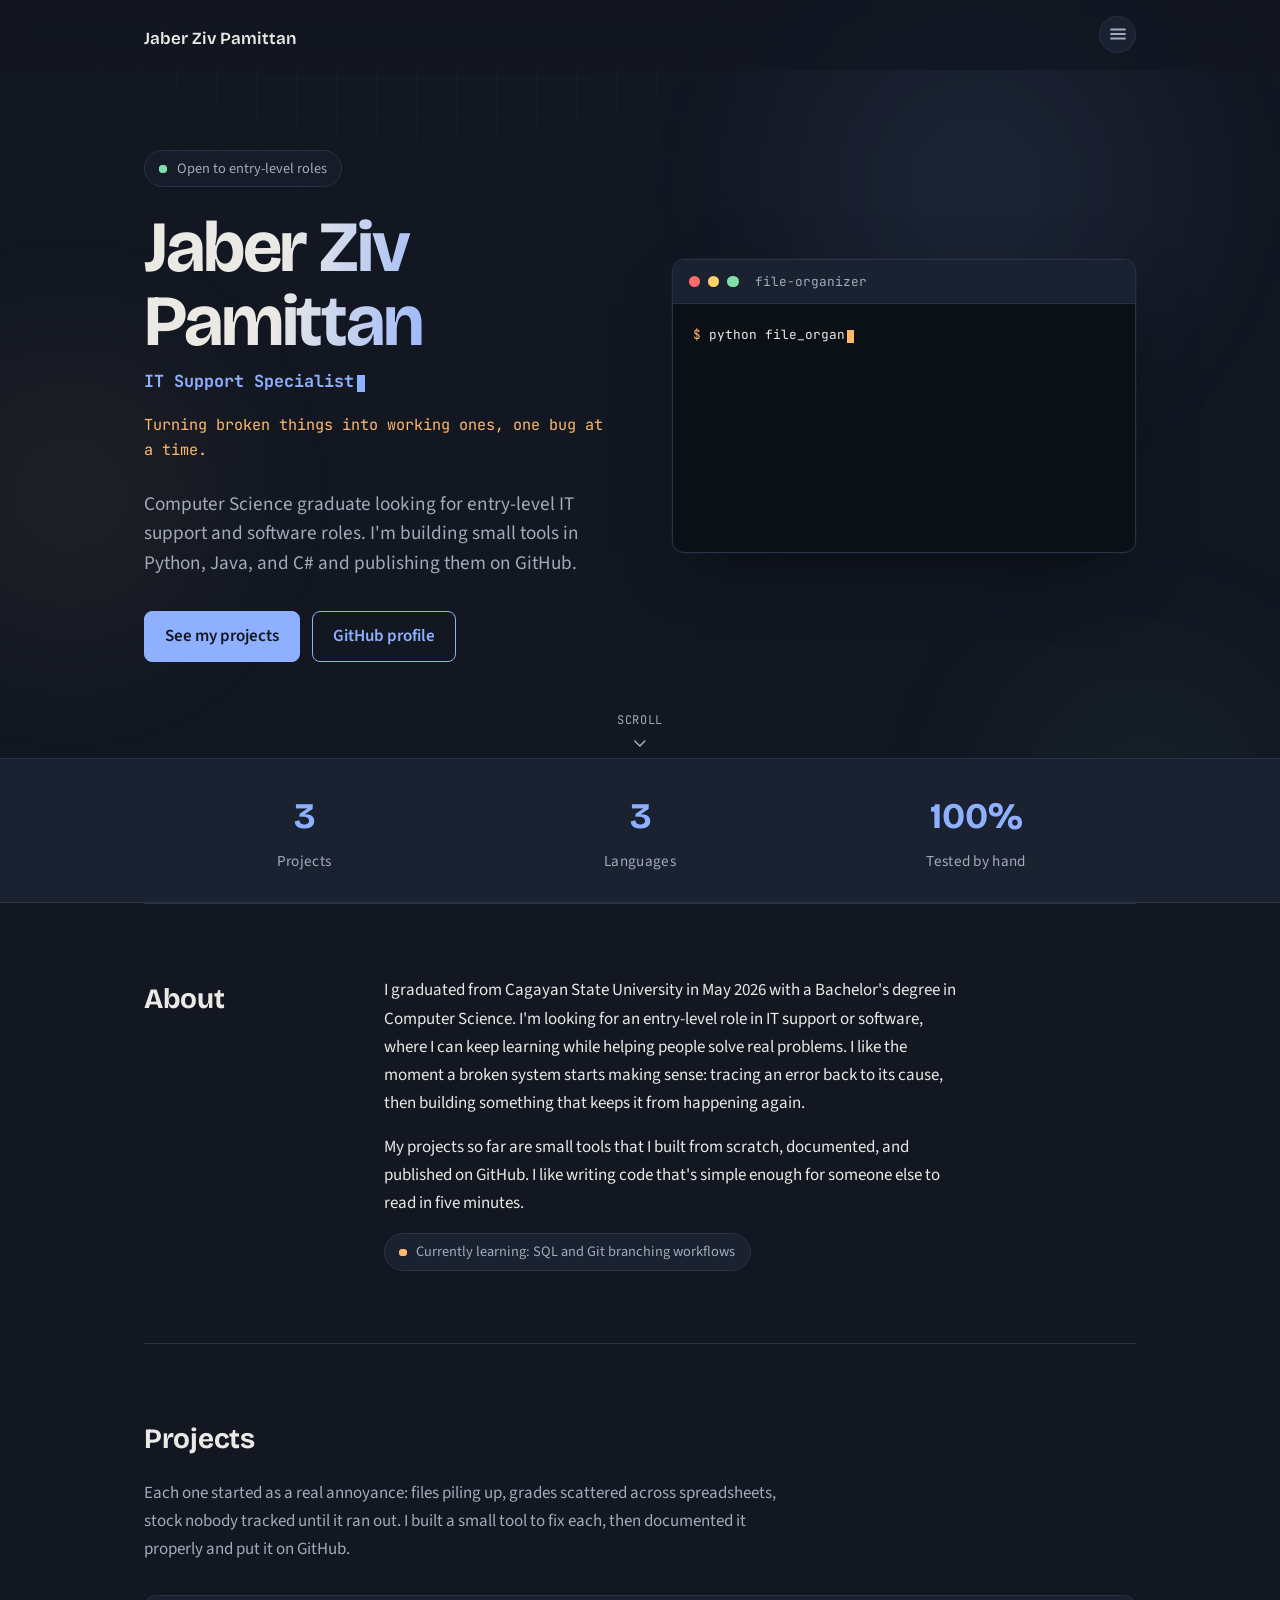
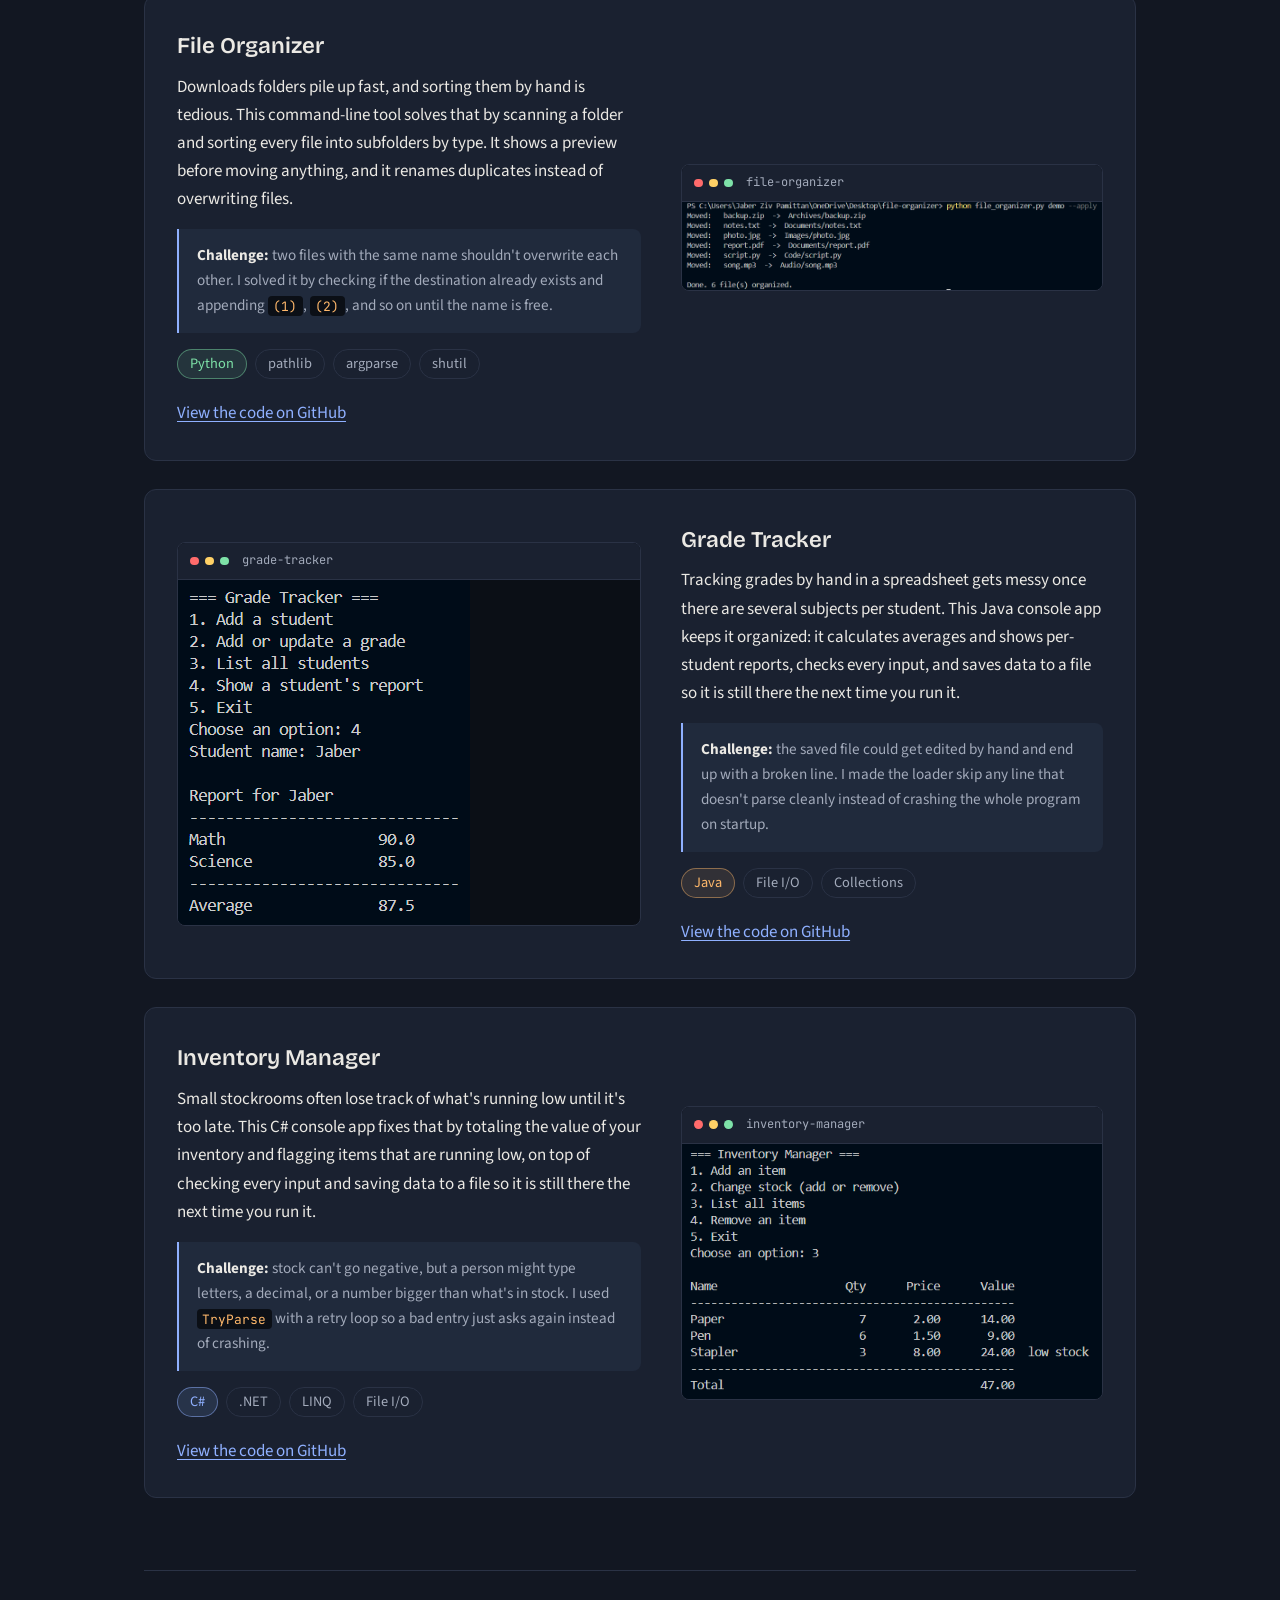
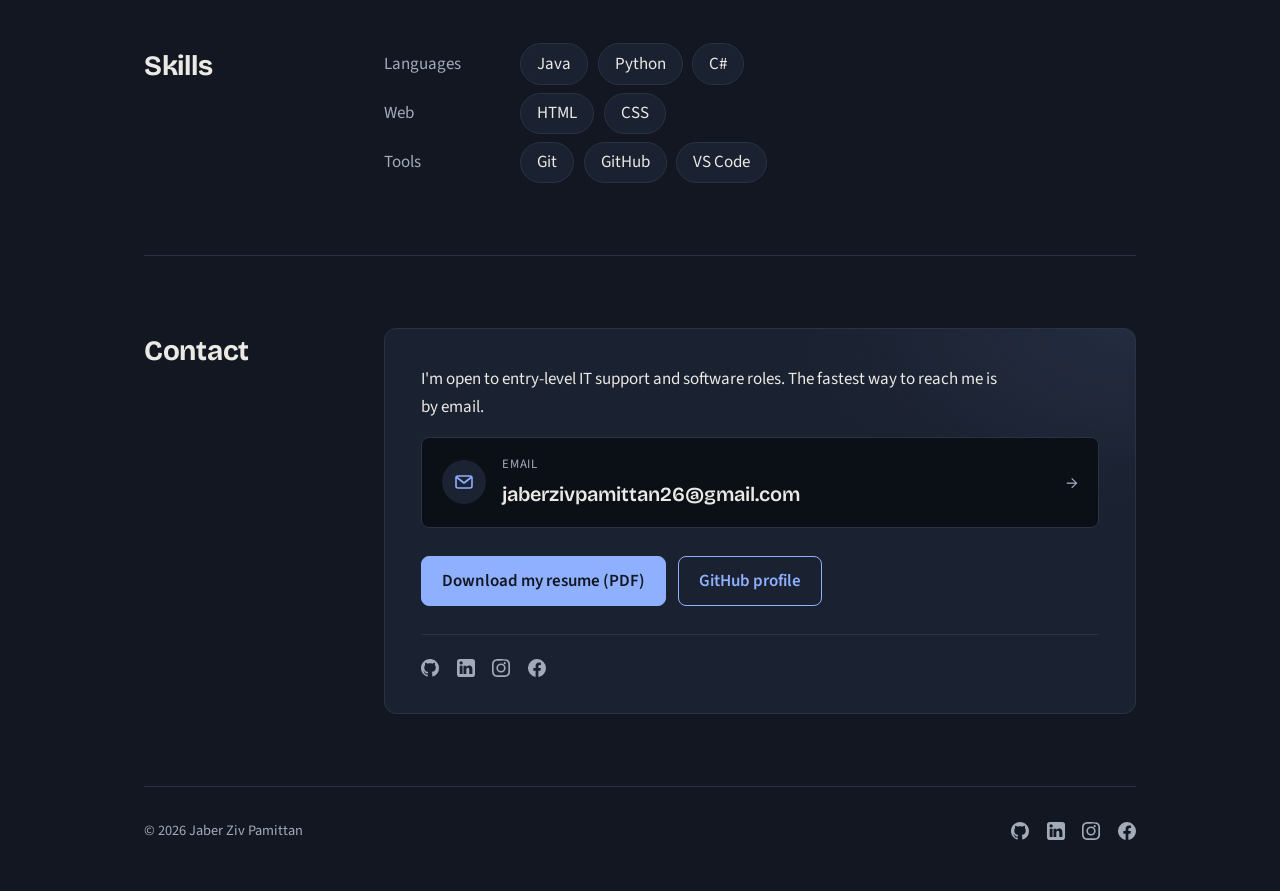
==== commit b7b28a79: "Fix header color mismatch in light mode, replace separate nav/theme icons with one unified settings " ====
--- a/index.html
+++ b/index.html
@@ -51,31 +51,37 @@
     <div class="wrap bar">
       <a class="site-name" href="#top">Jaber Ziv Pamittan</a>
 
-      <nav aria-label="Main" id="mainNav">
-        <a href="#about">About</a>
-        <a href="#projects">Projects</a>
-        <a href="#skills">Skills</a>
-        <a href="#contact">Contact</a>
-      </nav>
-
-      <div class="header-controls">
-        <button class="theme-toggle" id="themeToggle" aria-label="Switch to light theme">
-          <svg class="icon-moon" width="18" height="18" viewBox="0 0 20 20" fill="currentColor" aria-hidden="true">
-            <path d="M17.3 13.4A7.4 7.4 0 0 1 8.1 4.2c.15-.47-.32-.9-.77-.68a8.5 8.5 0 1 0 10.6 11.5c.2-.46-.25-.9-.63-.62Z"/>
-          </svg>
-          <svg class="icon-sun" width="18" height="18" viewBox="0 0 20 20" fill="none" stroke="currentColor" stroke-width="1.6" aria-hidden="true">
-            <circle cx="10" cy="10" r="3.6"/>
-            <path d="M10 1.8v2M10 16.2v2M18.2 10h-2M3.8 10h-2M15.6 4.4l-1.4 1.4M5.8 14.2l-1.4 1.4M15.6 15.6l-1.4-1.4M5.8 5.8 4.4 4.4" stroke-linecap="round"/>
-          </svg>
-        </button>
-
-        <button class="nav-toggle" id="navToggle" aria-label="Open menu" aria-expanded="false" aria-controls="mainNav">
-          <svg width="20" height="20" viewBox="0 0 20 20" fill="none" stroke="currentColor" stroke-width="1.8" aria-hidden="true">
-            <path class="bar-top" d="M3 5.5h14" stroke-linecap="round"/>
-            <path class="bar-mid" d="M3 10h14" stroke-linecap="round"/>
-            <path class="bar-bottom" d="M3 14.5h14" stroke-linecap="round"/>
-          </svg>
-        </button>
+      <button class="menu-toggle" id="navToggle" aria-label="Open menu" aria-expanded="false" aria-controls="navPanel">
+        <svg width="20" height="20" viewBox="0 0 20 20" fill="none" stroke="currentColor" stroke-width="1.8" aria-hidden="true">
+          <path class="bar-top" d="M3 5.5h14" stroke-linecap="round"/>
+          <path class="bar-mid" d="M3 10h14" stroke-linecap="round"/>
+          <path class="bar-bottom" d="M3 14.5h14" stroke-linecap="round"/>
+        </svg>
+      </button>
+
+      <div class="nav-panel" id="navPanel">
+        <nav aria-label="Main" id="mainNav">
+          <a href="#about">About</a>
+          <a href="#projects">Projects</a>
+          <a href="#skills">Skills</a>
+          <a href="#contact">Contact</a>
+        </nav>
+
+        <div class="nav-panel-divider"></div>
+
+        <div class="appearance-row">
+          <span class="appearance-label">Appearance</span>
+          <button class="theme-toggle" id="themeToggle" aria-label="Switch to light theme">
+            <svg class="icon-moon" width="16" height="16" viewBox="0 0 20 20" fill="currentColor" aria-hidden="true">
+              <path d="M17.3 13.4A7.4 7.4 0 0 1 8.1 4.2c.15-.47-.32-.9-.77-.68a8.5 8.5 0 1 0 10.6 11.5c.2-.46-.25-.9-.63-.62Z"/>
+            </svg>
+            <svg class="icon-sun" width="16" height="16" viewBox="0 0 20 20" fill="none" stroke="currentColor" stroke-width="1.6" aria-hidden="true">
+              <circle cx="10" cy="10" r="3.6"/>
+              <path d="M10 1.8v2M10 16.2v2M18.2 10h-2M3.8 10h-2M15.6 4.4l-1.4 1.4M5.8 14.2l-1.4 1.4M15.6 15.6l-1.4-1.4M5.8 5.8 4.4 4.4" stroke-linecap="round"/>
+            </svg>
+            <span class="theme-toggle-text">Dark</span>
+          </button>
+        </div>
       </div>
     </div>
   </header>
@@ -415,42 +421,56 @@
       }
 
       try {
-        /* 0. Theme toggle */
+        /* 0. Theme toggle (lives inside the menu panel, like a settings switch) */
         var themeToggle = document.getElementById('themeToggle');
+        var themeToggleText = themeToggle ? themeToggle.querySelector('.theme-toggle-text') : null;
+
+        var syncThemeLabel = function () {
+          var isLight = document.documentElement.getAttribute('data-theme') === 'light';
+          if (themeToggleText) themeToggleText.textContent = isLight ? 'Light' : 'Dark';
+          if (themeToggle) themeToggle.setAttribute('aria-label', isLight ? 'Switch to dark theme' : 'Switch to light theme');
+        };
+
         if (themeToggle) {
           themeToggle.addEventListener('click', function () {
             var isLight = document.documentElement.getAttribute('data-theme') === 'light';
             if (isLight) {
               document.documentElement.removeAttribute('data-theme');
-              themeToggle.setAttribute('aria-label', 'Switch to light theme');
             } else {
               document.documentElement.setAttribute('data-theme', 'light');
-              themeToggle.setAttribute('aria-label', 'Switch to dark theme');
             }
             try { localStorage.setItem('theme', isLight ? 'dark' : 'light'); } catch (e) { /* ignore */ }
+            syncThemeLabel();
           });
-          if (document.documentElement.getAttribute('data-theme') === 'light') {
-            themeToggle.setAttribute('aria-label', 'Switch to dark theme');
-          }
+          syncThemeLabel();
         }
 
-        /* 0b. Mobile menu */
+        /* 0b. Menu panel: one button, on every screen size, opens nav links + the theme switch */
         var navToggle = document.getElementById('navToggle');
+        var navPanel = document.getElementById('navPanel');
         var mainNav = document.getElementById('mainNav');
-        if (navToggle && mainNav) {
+        if (navToggle && navPanel) {
           var closeMenu = function () {
             document.documentElement.classList.remove('nav-open');
             navToggle.setAttribute('aria-expanded', 'false');
           };
-          navToggle.addEventListener('click', function () {
+          navToggle.addEventListener('click', function (e) {
+            e.stopPropagation();
             var isOpen = document.documentElement.classList.toggle('nav-open');
             navToggle.setAttribute('aria-expanded', isOpen ? 'true' : 'false');
           });
-          mainNav.querySelectorAll('a').forEach(function (link) {
-            link.addEventListener('click', closeMenu);
-          });
+          if (mainNav) {
+            mainNav.querySelectorAll('a').forEach(function (link) {
+              link.addEventListener('click', closeMenu);
+            });
+          }
           document.addEventListener('keydown', function (e) {
             if (e.key === 'Escape') closeMenu();
+          });
+          document.addEventListener('click', function (e) {
+            if (!navPanel.contains(e.target) && e.target !== navToggle && !navToggle.contains(e.target)) {
+              closeMenu();
+            }
           });
         }
 
--- a/style.css
+++ b/style.css
@@ -10,6 +10,9 @@
   --accent: #8fb0ff;
   --accent-2: #ffb86b;
   --good: #7ee2a8;
+  --bright: #ffb86b;
+  --lang-java: #ffb86b;
+  --header-bg: rgba(18, 23, 34, 0.78);
 
   /* Fixed dark-terminal colors: the terminal windows and screenshot frames always look
      like a real dark terminal, whichever site theme is active, so these never change. */
@@ -39,8 +42,11 @@
   --text: #14202b;
   --muted: #54677a;
   --accent: #2563eb;
-  --accent-2: #a55d08;
+  --accent-2: #0369a1;
   --good: #1f9254;
+  --bright: #0ea5e9;
+  --lang-java: #a55d08;
+  --header-bg: rgba(244, 248, 252, 0.78);
 }
 
 /* ---------- Base ---------- */
@@ -73,6 +79,10 @@
   background: var(--line);
   border-radius: 999px;
   border: 2px solid var(--bg);
+}
+
+:root[data-theme="light"] ::-webkit-scrollbar-thumb {
+  background: #b8cbe0;
 }
 
 ::-webkit-scrollbar-thumb:hover {
@@ -131,6 +141,24 @@
   height: 30rem;
   background: radial-gradient(circle, rgba(126, 226, 168, 0.1), transparent 70%);
   animation: drift3 38s ease-in-out infinite;
+}
+
+/* Pale tints that read fine on a dark background disappear on white, so light mode
+   gets its own bolder, sky-blue-toned set instead of just inheriting the dark ones. */
+:root[data-theme="light"] .blob {
+  opacity: 0.8;
+}
+
+:root[data-theme="light"] .blob-1 {
+  background: radial-gradient(circle, rgba(37, 99, 235, 0.35), transparent 70%);
+}
+
+:root[data-theme="light"] .blob-2 {
+  background: radial-gradient(circle, rgba(14, 165, 233, 0.3), transparent 70%);
+}
+
+:root[data-theme="light"] .blob-3 {
+  background: radial-gradient(circle, rgba(125, 211, 252, 0.35), transparent 70%);
 }
 
 @keyframes drift1 {
@@ -237,7 +265,7 @@
 .scroll-progress-bar {
   height: 100%;
   width: 0%;
-  background: linear-gradient(to right, var(--accent), var(--accent-2));
+  background: linear-gradient(to right, var(--accent), var(--bright));
 }
 
 /* ---------- Header ---------- */
@@ -245,9 +273,14 @@
   position: sticky;
   top: 0;
   z-index: 10;
-  background: rgba(18, 23, 34, 0.78);
+  background: var(--header-bg);
+  border-bottom: 1px solid transparent;
   -webkit-backdrop-filter: blur(12px);
   backdrop-filter: blur(12px);
+}
+
+:root[data-theme="light"] .site-header {
+  border-bottom-color: var(--line);
 }
 
 .bar {
@@ -271,14 +304,12 @@
   gap: 1.5rem;
 }
 
-.header-controls {
-  display: flex;
-  align-items: center;
-  gap: 0.6rem;
-}
-
-.theme-toggle,
-.nav-toggle {
+/* One menu button, shown on every screen size, opens a settings-style panel */
+.bar {
+  position: relative;
+}
+
+.menu-toggle {
   display: inline-flex;
   align-items: center;
   justify-content: center;
@@ -293,83 +324,131 @@
   transition: color 0.2s ease, border-color 0.2s ease;
 }
 
-.theme-toggle:hover,
-.nav-toggle:hover {
+.menu-toggle:hover {
   color: var(--accent);
   border-color: var(--accent);
 }
 
-/* Show the icon for the mode you'd switch INTO */
-.icon-moon {
-  display: none;
-}
-
-:root[data-theme="light"] .icon-sun {
-  display: none;
-}
-
-:root[data-theme="light"] .icon-moon {
-  display: inline-flex;
-}
-
-.nav-toggle {
-  display: none;
-}
-
-.nav-toggle .bar-top,
-.nav-toggle .bar-mid,
-.nav-toggle .bar-bottom {
+.menu-toggle .bar-top,
+.menu-toggle .bar-mid,
+.menu-toggle .bar-bottom {
   transform-box: fill-box;
   transform-origin: center;
   transition: transform 0.25s ease, opacity 0.2s ease;
 }
 
-:root.nav-open .nav-toggle .bar-top {
+:root.nav-open .menu-toggle .bar-top {
   transform: translateY(4.5px) rotate(45deg);
 }
 
-:root.nav-open .nav-toggle .bar-mid {
+:root.nav-open .menu-toggle .bar-mid {
   opacity: 0;
 }
 
-:root.nav-open .nav-toggle .bar-bottom {
+:root.nav-open .menu-toggle .bar-bottom {
   transform: translateY(-4.5px) rotate(-45deg);
+}
+
+.nav-panel {
+  position: absolute;
+  top: calc(100% + 0.6rem);
+  right: 0;
+  width: 15rem;
+  max-width: calc(100vw - 3rem);
+  max-height: 0;
+  overflow: hidden;
+  border-radius: var(--radius);
+  background: var(--surface);
+  border: 1px solid transparent;
+  box-shadow: 0 20px 44px -18px rgba(0, 0, 0, 0.5);
+  opacity: 0;
+  transform: translateY(-6px);
+  transition: max-height 0.25s ease, opacity 0.2s ease, transform 0.2s ease;
+}
+
+:root.nav-open .nav-panel {
+  max-height: 30rem;
+  opacity: 1;
+  transform: none;
+  border-color: var(--line);
+}
+
+.nav-panel nav {
+  display: flex;
+  flex-direction: column;
+  padding: 0.5rem;
 }
 
 .site-header nav a {
   position: relative;
-  padding-block: 0.25rem;
+  padding: 0.7rem 0.9rem;
+  border-radius: var(--radius-sm);
   color: var(--muted);
   font-weight: 400;
   text-decoration: none;
-  transition: color 0.2s ease, font-weight 0.2s ease;
-}
-
-.site-header nav a::after {
-  content: "";
-  position: absolute;
-  left: 0;
-  right: 0;
-  bottom: -2px;
-  height: 2px;
-  background: var(--accent);
-  transform: scaleX(0);
-  transform-origin: left;
-  transition: transform 0.3s ease;
-}
-
-.site-header nav a:hover,
+  transition: color 0.15s ease, background 0.15s ease, font-weight 0.15s ease;
+}
+
+.site-header nav a:hover {
+  color: var(--text);
+  background: rgba(143, 176, 255, 0.08);
+}
+
 .site-header nav a.active {
   color: var(--text);
-}
-
-.site-header nav a.active {
   font-weight: 700;
-}
-
-.site-header nav a:hover::after,
-.site-header nav a.active::after {
-  transform: scaleX(1);
+  background: rgba(143, 176, 255, 0.12);
+}
+
+.nav-panel-divider {
+  height: 1px;
+  margin: 0.25rem 0.9rem;
+  background: var(--line);
+}
+
+.appearance-row {
+  display: flex;
+  align-items: center;
+  justify-content: space-between;
+  gap: 0.75rem;
+  padding: 0.75rem 0.9rem 0.9rem;
+}
+
+.appearance-label {
+  color: var(--muted);
+  font-size: 0.85rem;
+}
+
+.theme-toggle {
+  display: inline-flex;
+  align-items: center;
+  gap: 0.4rem;
+  padding: 0.4rem 0.75rem;
+  border: 1px solid var(--line);
+  border-radius: 999px;
+  background: var(--bg);
+  color: var(--text);
+  font-size: 0.85rem;
+  font-weight: 600;
+  cursor: pointer;
+  transition: border-color 0.2s ease;
+}
+
+.theme-toggle:hover {
+  border-color: var(--accent);
+}
+
+/* Show the icon for the mode currently active */
+.icon-moon {
+  display: none;
+}
+
+:root[data-theme="light"] .icon-sun {
+  display: none;
+}
+
+:root[data-theme="light"] .icon-moon {
+  display: inline-flex;
 }
 
 /* ---------- Hero ---------- */
@@ -396,6 +475,12 @@
   z-index: -1;
 }
 
+:root[data-theme="light"] .hero::before {
+  background-image:
+    linear-gradient(to right, rgba(37, 99, 235, 0.09) 1px, transparent 1px),
+    linear-gradient(to bottom, rgba(37, 99, 235, 0.09) 1px, transparent 1px);
+}
+
 @media (min-width: 60rem) {
   .hero {
     grid-template-columns: 1fr 1fr;
@@ -528,6 +613,12 @@
   font-size: 0.9rem;
 }
 
+:root[data-theme="light"] .status {
+  border-color: rgba(37, 99, 235, 0.25);
+  background: #ffffff;
+  box-shadow: 0 1px 3px rgba(20, 32, 43, 0.08);
+}
+
 .dot {
   position: relative;
   width: 0.5rem;
@@ -567,7 +658,7 @@
 }
 
 .gradient-name {
-  background: linear-gradient(100deg, var(--text) 30%, var(--accent) 68%, var(--accent-2) 100%);
+  background: linear-gradient(100deg, var(--text) 30%, var(--accent) 68%, var(--bright) 100%);
   -webkit-background-clip: text;
   background-clip: text;
   color: transparent;
@@ -882,10 +973,19 @@
   user-select: none;
 }
 
+:root[data-theme="light"] .project-num {
+  color: rgba(37, 99, 235, 0.12);
+}
+
 .project:hover {
   transform: translateY(-4px);
   border-color: rgba(143, 176, 255, 0.55);
   box-shadow: 0 20px 44px -20px rgba(0, 0, 0, 0.8);
+}
+
+:root[data-theme="light"] .project:hover {
+  border-color: rgba(37, 99, 235, 0.4);
+  box-shadow: 0 20px 44px -20px rgba(37, 99, 235, 0.35);
 }
 
 /* Screenshots keep their natural size and never stretch past it */
@@ -998,13 +1098,28 @@
 [data-lang="java"] .tag-lang {
   border-color: rgba(255, 184, 107, 0.45);
   background: rgba(255, 184, 107, 0.1);
-  color: var(--accent-2);
+  color: var(--lang-java);
+}
+
+:root[data-theme="light"] [data-lang="java"] .tag-lang {
+  border-color: rgba(165, 93, 8, 0.35);
+  background: rgba(165, 93, 8, 0.1);
 }
 
 [data-lang="csharp"] .tag-lang {
   border-color: rgba(143, 176, 255, 0.5);
   background: rgba(143, 176, 255, 0.12);
   color: var(--accent);
+}
+
+:root[data-theme="light"] [data-lang="python"] .tag-lang {
+  border-color: rgba(31, 146, 84, 0.35);
+  background: rgba(31, 146, 84, 0.1);
+}
+
+:root[data-theme="light"] [data-lang="csharp"] .tag-lang {
+  border-color: rgba(37, 99, 235, 0.35);
+  background: rgba(37, 99, 235, 0.1);
 }
 
 .project-link {
@@ -1194,44 +1309,6 @@
   transform: translateY(-2px);
 }
 
-/* ---------- Mobile navigation ---------- */
-@media (max-width: 44rem) {
-  .nav-toggle {
-    display: inline-flex;
-  }
-
-  .site-header nav {
-    position: absolute;
-    top: 100%;
-    left: 0;
-    right: 0;
-    flex-direction: column;
-    gap: 0;
-    max-height: 0;
-    overflow: hidden;
-    background: var(--surface);
-    border-bottom: 1px solid var(--line);
-    box-shadow: 0 12px 24px -12px rgba(0, 0, 0, 0.4);
-    transition: max-height 0.3s ease;
-  }
-
-  :root.nav-open .site-header nav {
-    max-height: 20rem;
-  }
-
-  .site-header nav a {
-    padding: 0.9rem 1.5rem;
-  }
-
-  .site-header nav a::after {
-    display: none;
-  }
-
-  :root.nav-open .site-header nav a.active {
-    background: rgba(143, 176, 255, 0.08);
-  }
-}
-
 /* ---------- Small screens ---------- */
 @media (max-width: 40rem) {
   .terminal-body {
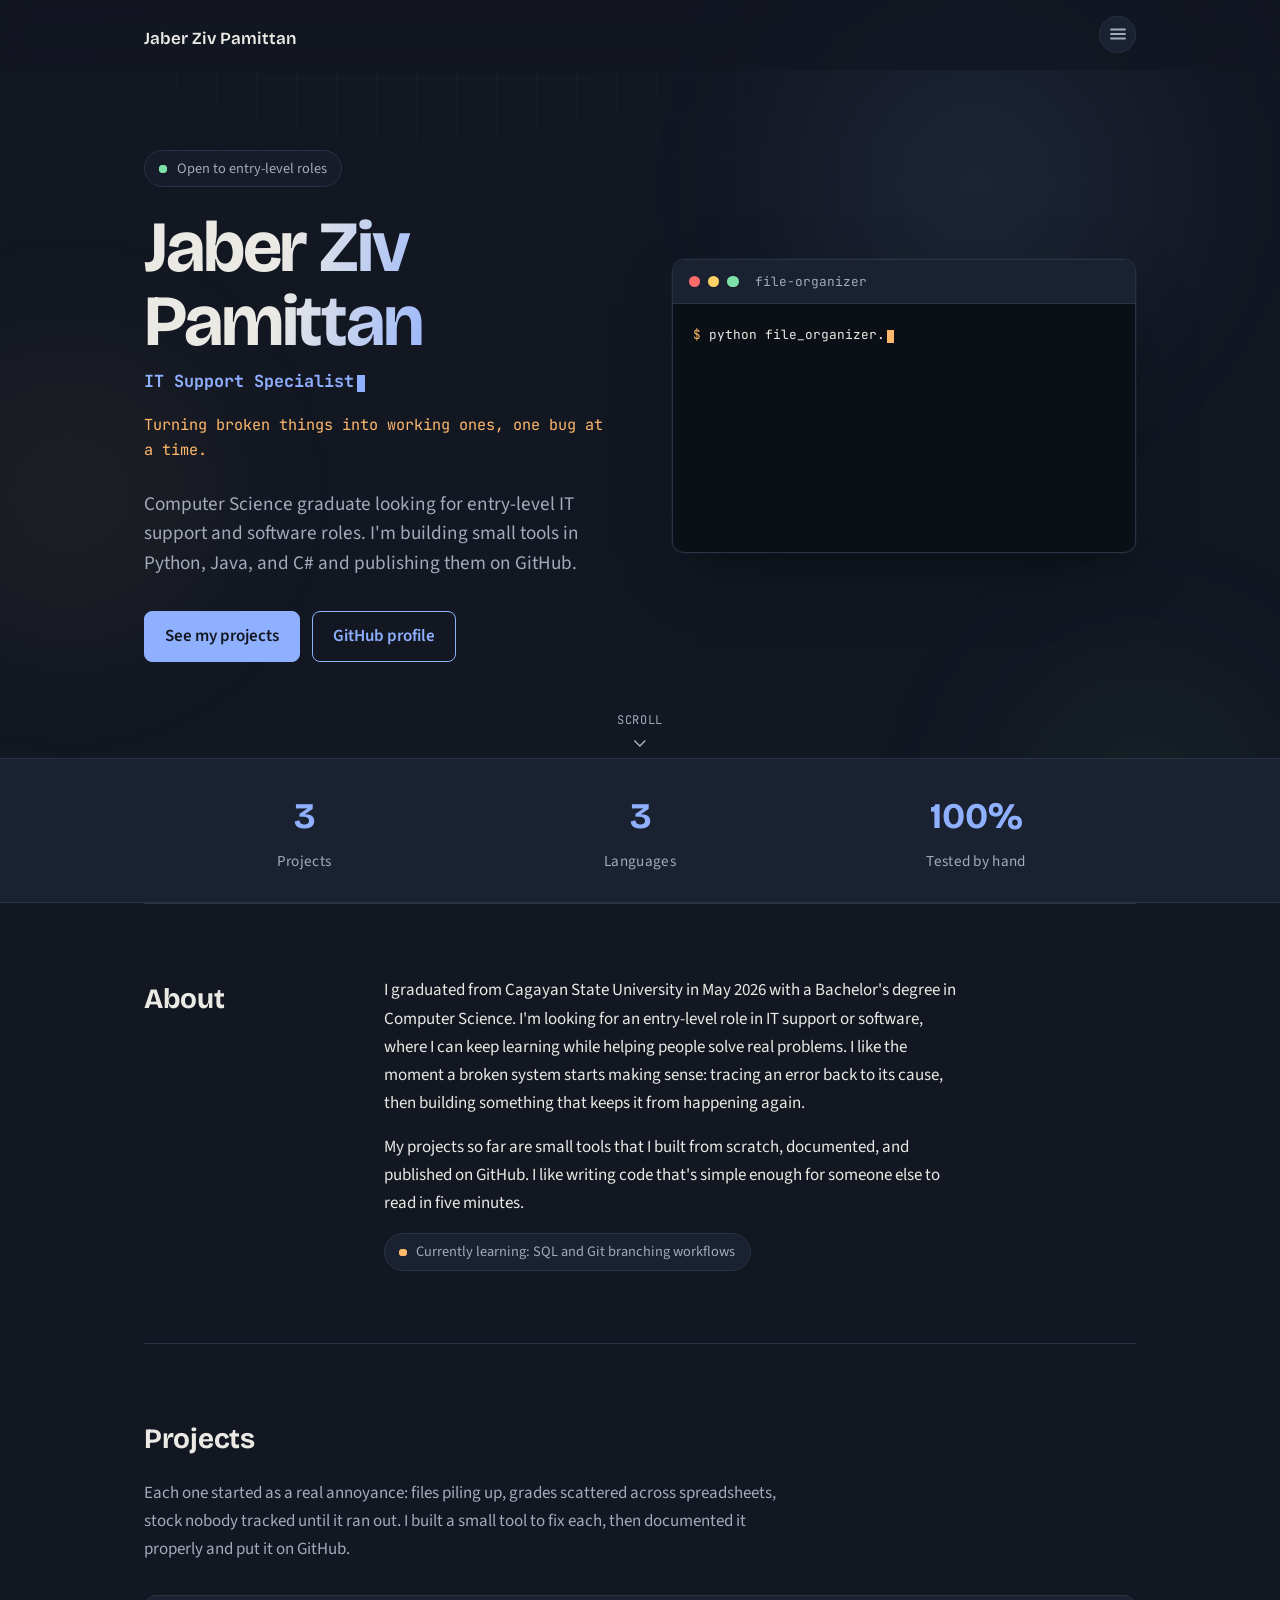
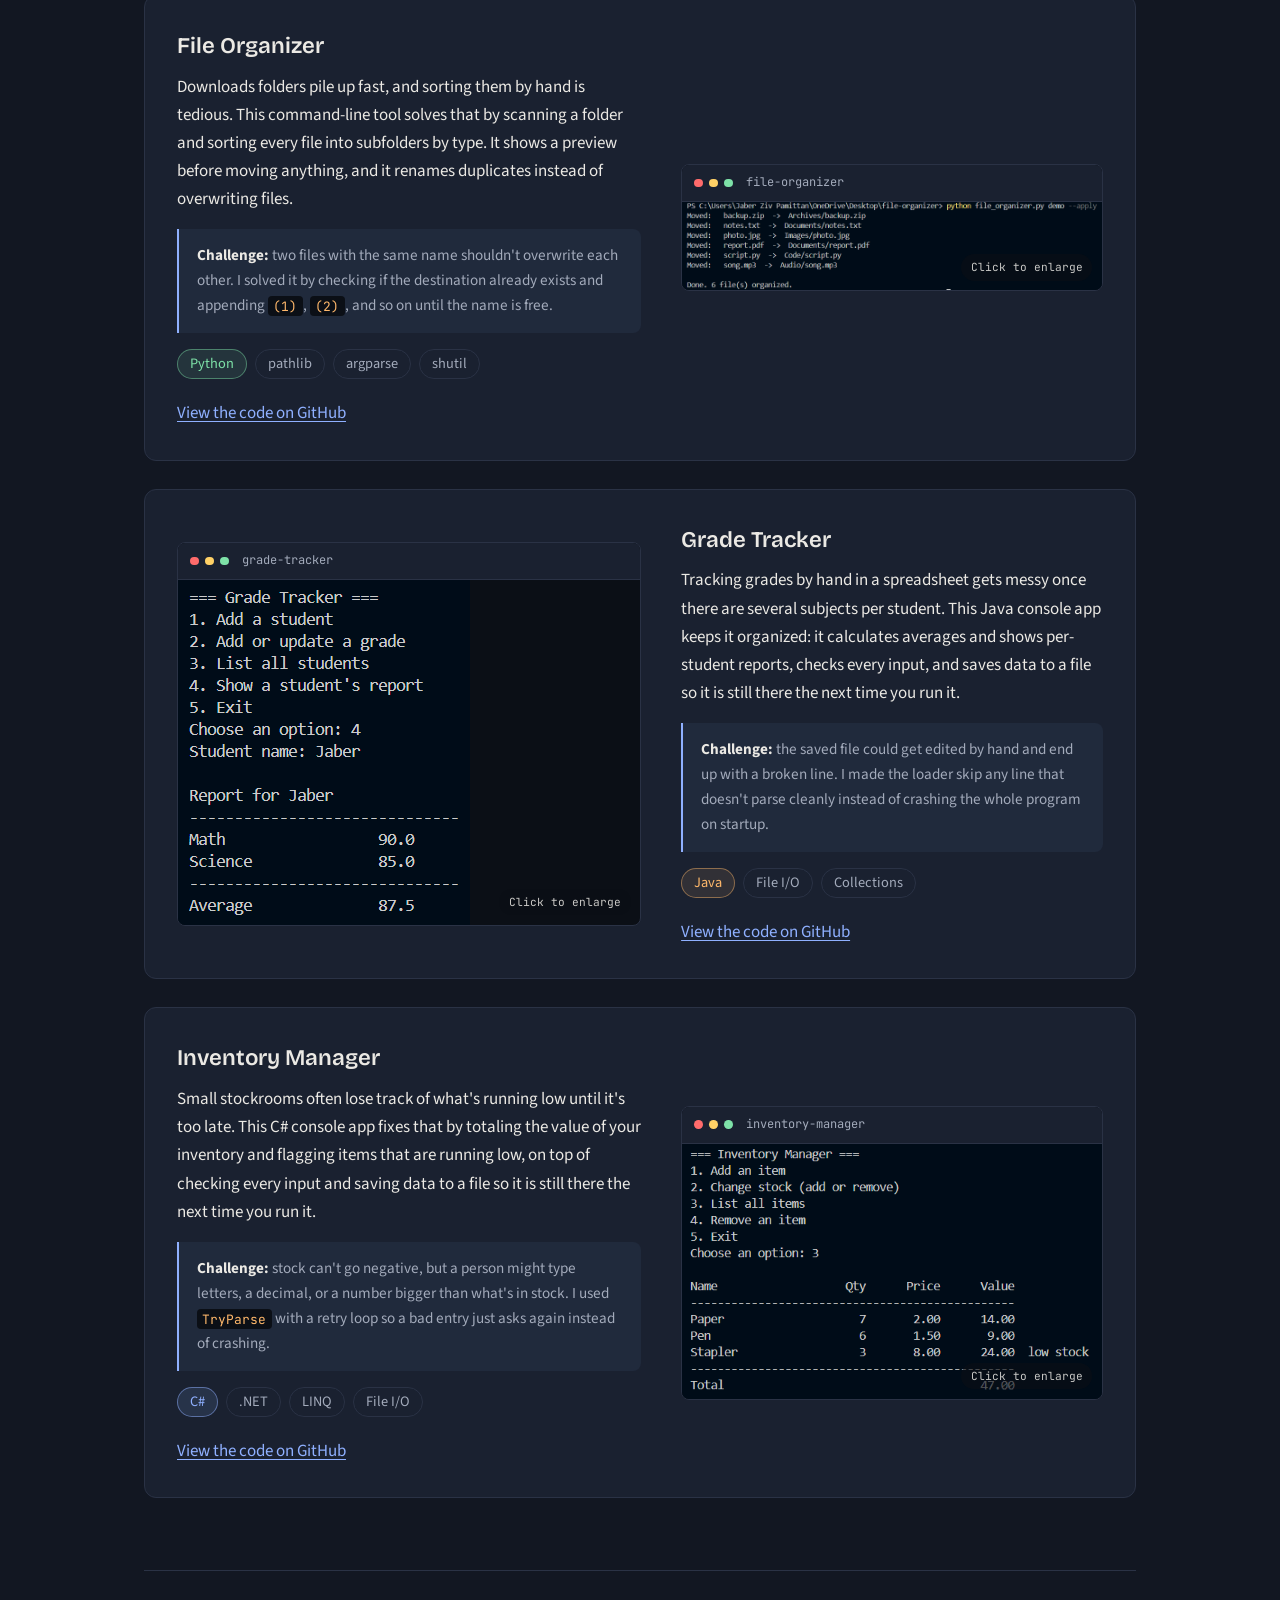
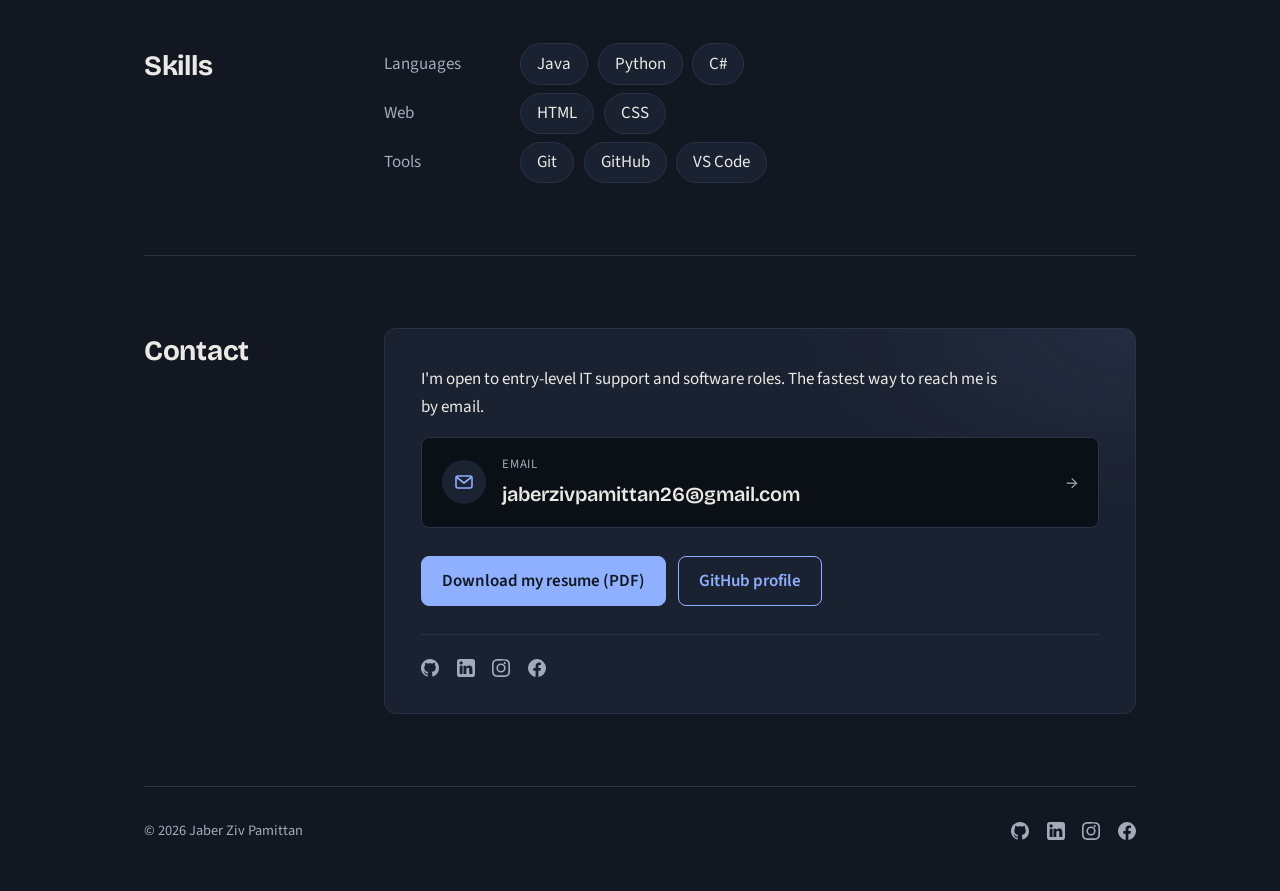
==== commit 711c6db8: "Add scroll stagger, custom cursor, interactive terminal, screenshot lightbox, mobile polish" ====
--- a/index.html
+++ b/index.html
@@ -42,6 +42,9 @@
     <span class="blob blob-2"></span>
     <span class="blob blob-3"></span>
   </div>
+
+  <div class="cursor-dot" id="cursorDot" aria-hidden="true"></div>
+  <div class="cursor-ring" id="cursorRing" aria-hidden="true"></div>
 
   <a class="skip-link" href="#top">Skip to main content</a>
 
@@ -108,21 +111,33 @@
       </div>
 
       <!-- Terminal: types out a real run of the File Organizer (the text is also here for browsers without JavaScript) -->
-      <div class="terminal rise" id="term" style="--d: 0.32s" role="img" aria-label="Animated terminal showing the File Organizer sorting six files into folders">
+      <div class="terminal rise" id="term" style="--d: 0.32s">
         <div class="terminal-bar" aria-hidden="true">
           <span></span><span></span><span></span>
           <em class="terminal-title">file-organizer</em>
         </div>
-        <div class="terminal-body" aria-hidden="true">
-          <div class="line"><span class="prompt">$</span> <span class="typed">python file_organizer.py demo --apply</span><span class="cursor"></span></div>
-          <div class="out first"><span class="k">Moved:</span>   backup.zip  <span class="arrow">-&gt;</span>  Archives/backup.zip</div>
-          <div class="out"><span class="k">Moved:</span>   notes.txt  <span class="arrow">-&gt;</span>  Documents/notes.txt</div>
-          <div class="out"><span class="k">Moved:</span>   photo.jpg  <span class="arrow">-&gt;</span>  Images/photo.jpg</div>
-          <div class="out"><span class="k">Moved:</span>   report.pdf  <span class="arrow">-&gt;</span>  Documents/report.pdf</div>
-          <div class="out"><span class="k">Moved:</span>   script.py  <span class="arrow">-&gt;</span>  Code/script.py</div>
-          <div class="out"><span class="k">Moved:</span>   song.mp3  <span class="arrow">-&gt;</span>  Audio/song.mp3</div>
-          <div class="out done">Done. 6 file(s) organized.</div>
+        <div class="terminal-body" id="terminalBody">
+          <div aria-hidden="true">
+            <div class="line"><span class="prompt">$</span> <span class="typed">python file_organizer.py demo --apply</span><span class="cursor" id="typingCursor"></span></div>
+            <div class="out first"><span class="k">Moved:</span>   backup.zip  <span class="arrow">-&gt;</span>  Archives/backup.zip</div>
+            <div class="out"><span class="k">Moved:</span>   notes.txt  <span class="arrow">-&gt;</span>  Documents/notes.txt</div>
+            <div class="out"><span class="k">Moved:</span>   photo.jpg  <span class="arrow">-&gt;</span>  Images/photo.jpg</div>
+            <div class="out"><span class="k">Moved:</span>   report.pdf  <span class="arrow">-&gt;</span>  Documents/report.pdf</div>
+            <div class="out"><span class="k">Moved:</span>   script.py  <span class="arrow">-&gt;</span>  Code/script.py</div>
+            <div class="out"><span class="k">Moved:</span>   song.mp3  <span class="arrow">-&gt;</span>  Audio/song.mp3</div>
+            <div class="out done">Done. 6 file(s) organized.</div>
+          </div>
+
+          <div id="terminalLog"></div>
+
+          <div class="line live-line" id="liveLine" hidden>
+            <span class="prompt">$</span>
+            <span id="liveEcho"></span><span class="cursor" id="liveCursor"></span>
+          </div>
         </div>
+
+        <label class="sr-only" for="terminalInput">Terminal command input — type help and press Enter for a list of commands</label>
+        <input type="text" id="terminalInput" class="terminal-input" autocomplete="off" autocapitalize="off" spellcheck="false" inputmode="text">
       </div>
 
       <a href="#about" class="scroll-hint" id="scrollHint" aria-label="Scroll down to About">
@@ -175,7 +190,7 @@
 
       <div class="project-list">
 
-        <article class="project" data-lang="python">
+        <article class="project reveal" data-lang="python">
           <div class="project-content">
           <span class="project-num" aria-hidden="true">01</span>
           <h3>File Organizer</h3>
@@ -209,7 +224,7 @@
           </figure>
         </article>
 
-        <article class="project" data-lang="java">
+        <article class="project reveal" data-lang="java">
           <div class="project-content">
           <span class="project-num" aria-hidden="true">02</span>
           <h3>Grade Tracker</h3>
@@ -243,7 +258,7 @@
           </figure>
         </article>
 
-        <article class="project" data-lang="csharp">
+        <article class="project reveal" data-lang="csharp">
           <div class="project-content">
           <span class="project-num" aria-hidden="true">03</span>
           <h3>Inventory Manager</h3>
@@ -405,6 +420,15 @@
     </div>
   </footer>
 
+  <div class="lightbox" id="lightbox" role="dialog" aria-modal="true" aria-label="Enlarged screenshot" hidden>
+    <button class="lightbox-close" id="lightboxClose" aria-label="Close">
+      <svg width="20" height="20" viewBox="0 0 20 20" fill="none" stroke="currentColor" stroke-width="1.8" aria-hidden="true">
+        <path d="M4 4l12 12M16 4 4 16" stroke-linecap="round"/>
+      </svg>
+    </button>
+    <img id="lightboxImg" src="" alt="">
+  </div>
+
   <a href="#top" class="back-to-top" id="backToTop" aria-label="Back to top">
     <svg width="18" height="18" viewBox="0 0 16 16" fill="none" stroke="currentColor" stroke-width="2" aria-hidden="true">
       <path d="M8 13V3M3 7l5-5 5 5" stroke-linecap="round" stroke-linejoin="round"/>
@@ -483,8 +507,112 @@
           }
         });
 
-        /* 1. Terminal: type the command, then print the output lines one by one */
+        /* 0c-ii. Click a project screenshot to see it full-size */
+        var lightbox = document.getElementById('lightbox');
+        var lightboxImg = document.getElementById('lightboxImg');
+        var lightboxClose = document.getElementById('lightboxClose');
+
+        if (lightbox && lightboxImg && lightboxClose) {
+          var openLightbox = function (src, alt) {
+            lightboxImg.src = src;
+            lightboxImg.alt = alt;
+            lightbox.hidden = false;
+            requestAnimationFrame(function () { lightbox.classList.add('is-open'); });
+            document.body.style.overflow = 'hidden';
+            lightboxClose.focus();
+          };
+
+          var closeLightbox = function () {
+            lightbox.classList.remove('is-open');
+            document.body.style.overflow = '';
+            setTimeout(function () {
+              lightbox.hidden = true;
+              lightboxImg.src = '';
+            }, 200);
+          };
+
+          document.querySelectorAll('.shot').forEach(function (shot) {
+            var img = shot.querySelector('img');
+            if (!img) return;
+            shot.setAttribute('tabindex', '0');
+            shot.setAttribute('role', 'button');
+            shot.setAttribute('aria-label', 'View larger: ' + img.alt);
+            shot.addEventListener('click', function () { openLightbox(img.src, img.alt); });
+            shot.addEventListener('keydown', function (e) {
+              if (e.key === 'Enter' || e.key === ' ') {
+                e.preventDefault();
+                openLightbox(img.src, img.alt);
+              }
+            });
+          });
+
+          lightboxClose.addEventListener('click', closeLightbox);
+          lightbox.addEventListener('click', function (e) {
+            if (e.target === lightbox) closeLightbox();
+          });
+          document.addEventListener('keydown', function (e) {
+            if (e.key === 'Escape' && !lightbox.hidden) closeLightbox();
+          });
+        }
+
+        /* 0d. Custom cursor: only on devices with a real mouse (never on touch, so it can't get "stuck") */
+        var supportsCustomCursor = window.matchMedia('(hover: hover) and (pointer: fine)').matches;
+        var cursorDot = document.getElementById('cursorDot');
+        var cursorRing = document.getElementById('cursorRing');
+
+        if (supportsCustomCursor && cursorDot && cursorRing && !reduceMotion) {
+          document.documentElement.classList.add('custom-cursor');
+
+          var moveCursor = function (x, y) {
+            cursorDot.style.left = x + 'px';
+            cursorDot.style.top = y + 'px';
+            cursorRing.style.left = x + 'px';
+            cursorRing.style.top = y + 'px';
+          };
+
+          document.addEventListener('mousemove', function (e) {
+            cursorDot.classList.add('is-visible');
+            cursorRing.classList.add('is-visible');
+            moveCursor(e.clientX, e.clientY);
+          });
+
+          document.addEventListener('mouseleave', function () {
+            cursorDot.classList.remove('is-visible');
+            cursorRing.classList.remove('is-visible');
+          });
+
+          var hoverSelector = 'a, button, input, .project, .contact-tile, .chips li, .shot, [tabindex]';
+          document.addEventListener('mouseover', function (e) {
+            if (e.target.closest(hoverSelector)) {
+              cursorRing.classList.add('is-active');
+            }
+          });
+          document.addEventListener('mouseout', function (e) {
+            if (e.target.closest(hoverSelector)) {
+              cursorRing.classList.remove('is-active');
+            }
+          });
+        } else if (cursorDot && cursorRing) {
+          cursorDot.style.display = 'none';
+          cursorRing.style.display = 'none';
+        }
+
+        /* 1. Terminal: type the command, then print the output lines one by one,
+              then hand control over to a real, typeable prompt */
         var term = document.getElementById('term');
+        var terminalBody = document.getElementById('terminalBody');
+        var terminalInput = document.getElementById('terminalInput');
+        var terminalLog = document.getElementById('terminalLog');
+        var liveLine = document.getElementById('liveLine');
+        var liveEcho = document.getElementById('liveEcho');
+        var typingCursor = document.getElementById('typingCursor');
+
+        var goLive = function () {
+          if (typingCursor) typingCursor.style.display = 'none';
+          if (liveLine) liveLine.hidden = false;
+          term.classList.add('is-live');
+        };
+
         if (term && !reduceMotion) {
           var typed = term.querySelector('.typed');
           var outputLines = term.querySelectorAll('.out');
@@ -507,9 +635,132 @@
             if (n < outputLines.length) {
               outputLines[n].classList.remove('pending');
               setTimeout(function () { showLine(n + 1); }, 230);
+            } else {
+              setTimeout(goLive, 300);
             }
           };
           setTimeout(typeNext, 900);
+        } else if (term) {
+          goLive();
+        }
+
+        /* 1c. The terminal is now a real, small command line the visitor can type into */
+        if (term && terminalInput && terminalLog && liveEcho) {
+          var history = [];
+          var historyPos = -1;
+
+          var scrollTerminalToBottom = function () {
+            terminalBody.scrollTop = terminalBody.scrollHeight;
+          };
+
+          var goToSection = function (id) {
+            var section = document.getElementById(id);
+            if (section) section.scrollIntoView({ behavior: reduceMotion ? 'auto' : 'smooth', block: 'start' });
+          };
+
+          var printLine = function (text, cls) {
+            var row = document.createElement('div');
+            row.className = 'out' + (cls ? ' ' + cls : '');
+            row.textContent = text;
+            terminalLog.appendChild(row);
+          };
+
+          var runCommand = function (raw) {
+            var echoRow = document.createElement('div');
+            echoRow.className = 'line';
+            var promptSpan = document.createElement('span');
+            promptSpan.className = 'prompt';
+            promptSpan.textContent = '$';
+            echoRow.appendChild(promptSpan);
+            echoRow.appendChild(document.createTextNode(' ' + raw));
+            terminalLog.appendChild(echoRow);
+
+            var cmd = raw.trim().toLowerCase();
+
+            if (cmd === '') {
+              /* just a fresh prompt, nothing to run */
+            } else if (cmd === 'help') {
+              printLine('Available commands:');
+              printLine('  about      about me');
+              printLine('  projects   list my projects');
+              printLine('  skills     what I work with');
+              printLine('  contact    how to reach me');
+              printLine('  ls         list files here');
+              printLine('  whoami     guess');
+              printLine('  clear      clear the screen');
+            } else if (cmd === 'about') {
+              printLine('CS grad building small tools and putting them on GitHub.');
+              printLine('Scrolling to About...');
+              goToSection('about');
+            } else if (cmd === 'projects' || cmd === 'ls') {
+              printLine('file-organizer/  grade-tracker/  inventory-manager/  resume.pdf');
+              if (cmd === 'projects') {
+                printLine('Scrolling to Projects...');
+                goToSection('projects');
+              }
+            } else if (cmd === 'skills') {
+              printLine('Java, Python, C#, HTML, CSS, Git, GitHub, VS Code');
+              printLine('Scrolling to Skills...');
+              goToSection('skills');
+            } else if (cmd === 'contact') {
+              printLine('jaberzivpamittan26@gmail.com');
+              printLine('Scrolling to Contact...');
+              goToSection('contact');
+            } else if (cmd === 'whoami') {
+              printLine('guest (hi! probably here to check out the projects)');
+            } else if (cmd === 'sudo' || cmd.indexOf('sudo ') === 0) {
+              printLine('Permission denied: guest is not in the sudoers file.');
+              printLine("(this incident won't actually be reported)");
+            } else if (cmd === 'date') {
+              printLine(new Date().toDateString());
+            } else if (cmd === 'clear') {
+              terminalLog.innerHTML = '';
+            } else {
+              printLine('command not found: ' + raw + " (type 'help')");
+            }
+
+            scrollTerminalToBottom();
+          };
+
+          terminalInput.addEventListener('input', function () {
+            liveEcho.textContent = terminalInput.value;
+          });
+
+          terminalInput.addEventListener('keydown', function (e) {
+            if (e.key === 'Enter') {
+              var value = terminalInput.value;
+              if (value.trim() !== '') {
+                history.push(value);
+              }
+              historyPos = history.length;
+              runCommand(value);
+              terminalInput.value = '';
+              liveEcho.textContent = '';
+            } else if (e.key === 'ArrowUp') {
+              e.preventDefault();
+              if (historyPos > 0) {
+                historyPos -= 1;
+                terminalInput.value = history[historyPos];
+                liveEcho.textContent = terminalInput.value;
+              }
+            } else if (e.key === 'ArrowDown') {
+              e.preventDefault();
+              if (historyPos < history.length - 1) {
+                historyPos += 1;
+                terminalInput.value = history[historyPos];
+              } else {
+                historyPos = history.length;
+                terminalInput.value = '';
+              }
+              liveEcho.textContent = terminalInput.value;
+            }
+          });
+
+          term.addEventListener('click', function () {
+            terminalInput.focus();
+          });
+          terminalInput.addEventListener('focus', function () { term.classList.add('is-focused'); });
+          terminalInput.addEventListener('blur', function () { term.classList.remove('is-focused'); });
         }
 
         /* 1b. Role rotator: cycles through a few titles under the name */
--- a/style.css
+++ b/style.css
@@ -59,6 +59,7 @@
 html {
   scroll-behavior: smooth;
   scroll-padding-top: 5rem;
+  -webkit-tap-highlight-color: transparent;
 }
 
 /* Custom scrollbar, matching the dark theme (Firefox + WebKit browsers) */
@@ -178,6 +179,49 @@
 
 ::selection {
   background: rgba(143, 176, 255, 0.35);
+}
+
+/* ---------- Custom cursor (mouse devices only — see the JS gate) ---------- */
+html.custom-cursor,
+html.custom-cursor * {
+  cursor: none !important;
+}
+
+.cursor-dot,
+.cursor-ring {
+  position: fixed;
+  top: 0;
+  left: 0;
+  z-index: 9999;
+  border-radius: 50%;
+  transform: translate(-50%, -50%);
+  pointer-events: none;
+  opacity: 0;
+  transition: opacity 0.2s ease;
+}
+
+.cursor-dot.is-visible,
+.cursor-ring.is-visible {
+  opacity: 1;
+}
+
+.cursor-dot {
+  width: 6px;
+  height: 6px;
+  background: var(--accent);
+}
+
+.cursor-ring {
+  width: 30px;
+  height: 30px;
+  border: 1.5px solid var(--accent);
+  transition: opacity 0.2s ease, width 0.2s ease, height 0.2s ease, border-color 0.2s ease;
+}
+
+.cursor-ring.is-active {
+  width: 48px;
+  height: 48px;
+  border-color: var(--bright);
 }
 
 /* ---------- Skip link (visible only when a keyboard user tabs to it) ---------- */
@@ -499,9 +543,15 @@
 .stats-inner {
   display: grid;
   grid-template-columns: repeat(3, 1fr);
-  gap: 1rem;
+  gap: 0.5rem;
   padding-block: 1.75rem;
   text-align: center;
+}
+
+@media (min-width: 26rem) {
+  .stats-inner {
+    gap: 1rem;
+  }
 }
 
 .stat {
@@ -849,6 +899,44 @@
   animation: blink 1.1s steps(1) infinite;
 }
 
+/* Utility: keeps something in the accessibility tree and tab order without showing it visually */
+.sr-only {
+  position: absolute;
+  width: 1px;
+  height: 1px;
+  padding: 0;
+  margin: -1px;
+  overflow: hidden;
+  clip: rect(0, 0, 0, 0);
+  white-space: nowrap;
+  border: 0;
+}
+
+/* The real, focusable input that powers the interactive terminal. It stays invisible;
+   what the visitor sees typed is the .live-line span mirroring it in the terminal itself. */
+.terminal-input {
+  position: absolute;
+  width: 1px;
+  height: 1px;
+  opacity: 0;
+  border: 0;
+  padding: 0;
+  font-size: 16px;   /* 16px avoids iOS Safari zooming the page in when this gets focus */
+}
+
+.terminal.is-focused {
+  outline: 2px solid var(--accent);
+  outline-offset: 2px;
+}
+
+.terminal {
+  cursor: text;
+}
+
+.live-line {
+  margin-top: 0.4rem;
+}
+
 @keyframes blink {
   50% {
     opacity: 0;
@@ -865,6 +953,15 @@
 .js .reveal.is-visible {
   opacity: 1;
   transform: none;
+}
+
+/* Project cards cascade in one after another instead of appearing all at once */
+.js .project-list .project:nth-child(2) {
+  transition-delay: 0.12s;
+}
+
+.js .project-list .project:nth-child(3) {
+  transition-delay: 0.24s;
 }
 
 /* ---------- Headings ---------- */
@@ -1033,6 +1130,37 @@
   }
 }
 
+.shot {
+  position: relative;
+  cursor: pointer;
+}
+
+.shot:focus-visible {
+  outline: 2px solid var(--accent);
+  outline-offset: 2px;
+}
+
+.shot::after {
+  content: "Click to enlarge";
+  position: absolute;
+  right: 0.6rem;
+  bottom: 0.6rem;
+  padding: 0.25rem 0.6rem;
+  border-radius: 999px;
+  background: rgba(11, 15, 22, 0.75);
+  color: #ebe9e4;
+  font-family: var(--font-mono);
+  font-size: 0.7rem;
+  opacity: 0.85;   /* always visible a little, since touch devices never trigger :hover */
+  transition: opacity 0.2s ease;
+  pointer-events: none;
+}
+
+.shot:hover::after,
+.shot:focus-visible::after {
+  opacity: 1;
+}
+
 .shot img {
   display: block;
   max-width: 100%;
@@ -1043,6 +1171,63 @@
 
 .shot img.is-loaded {
   opacity: 1;
+}
+
+/* ---------- Lightbox ---------- */
+.lightbox {
+  position: fixed;
+  inset: 0;
+  z-index: 200;
+  display: flex;
+  align-items: center;
+  justify-content: center;
+  padding: 2rem;
+  background: rgba(6, 8, 13, 0.9);
+  opacity: 0;
+  transition: opacity 0.2s ease;
+}
+
+.lightbox[hidden] {
+  display: none;
+}
+
+.lightbox.is-open {
+  opacity: 1;
+}
+
+.lightbox img {
+  max-width: min(90vw, 60rem);
+  max-height: 85vh;
+  border-radius: var(--radius-sm);
+  box-shadow: 0 30px 80px -20px rgba(0, 0, 0, 0.7);
+  transform: scale(0.96);
+  transition: transform 0.2s ease;
+}
+
+.lightbox.is-open img {
+  transform: scale(1);
+}
+
+.lightbox-close {
+  position: absolute;
+  top: 1.25rem;
+  right: 1.25rem;
+  display: inline-flex;
+  align-items: center;
+  justify-content: center;
+  width: 2.75rem;
+  height: 2.75rem;
+  border: 1px solid rgba(255, 255, 255, 0.25);
+  border-radius: 50%;
+  background: rgba(255, 255, 255, 0.08);
+  color: #ebe9e4;
+  cursor: pointer;
+  transition: background 0.2s ease, border-color 0.2s ease;
+}
+
+.lightbox-close:hover {
+  background: rgba(255, 255, 255, 0.16);
+  border-color: rgba(255, 255, 255, 0.4);
 }
 
 .project:hover .shot img {
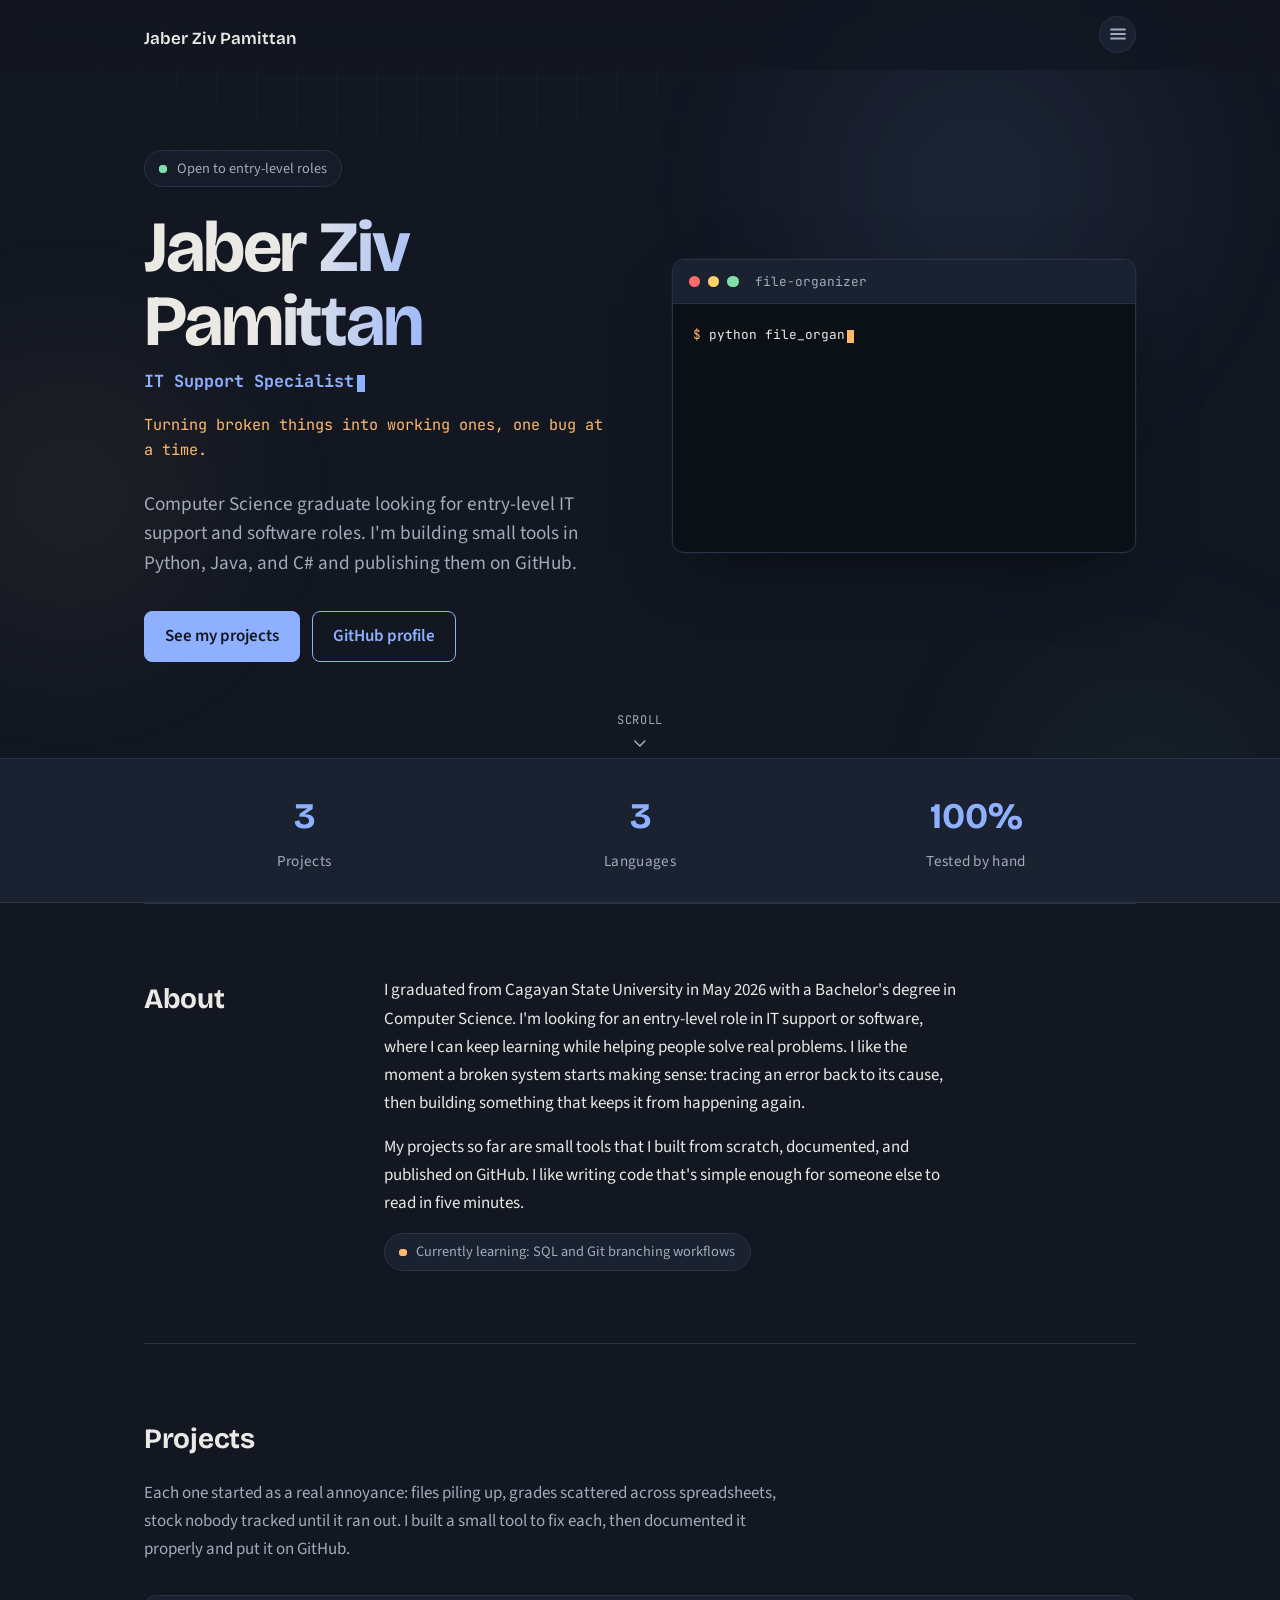
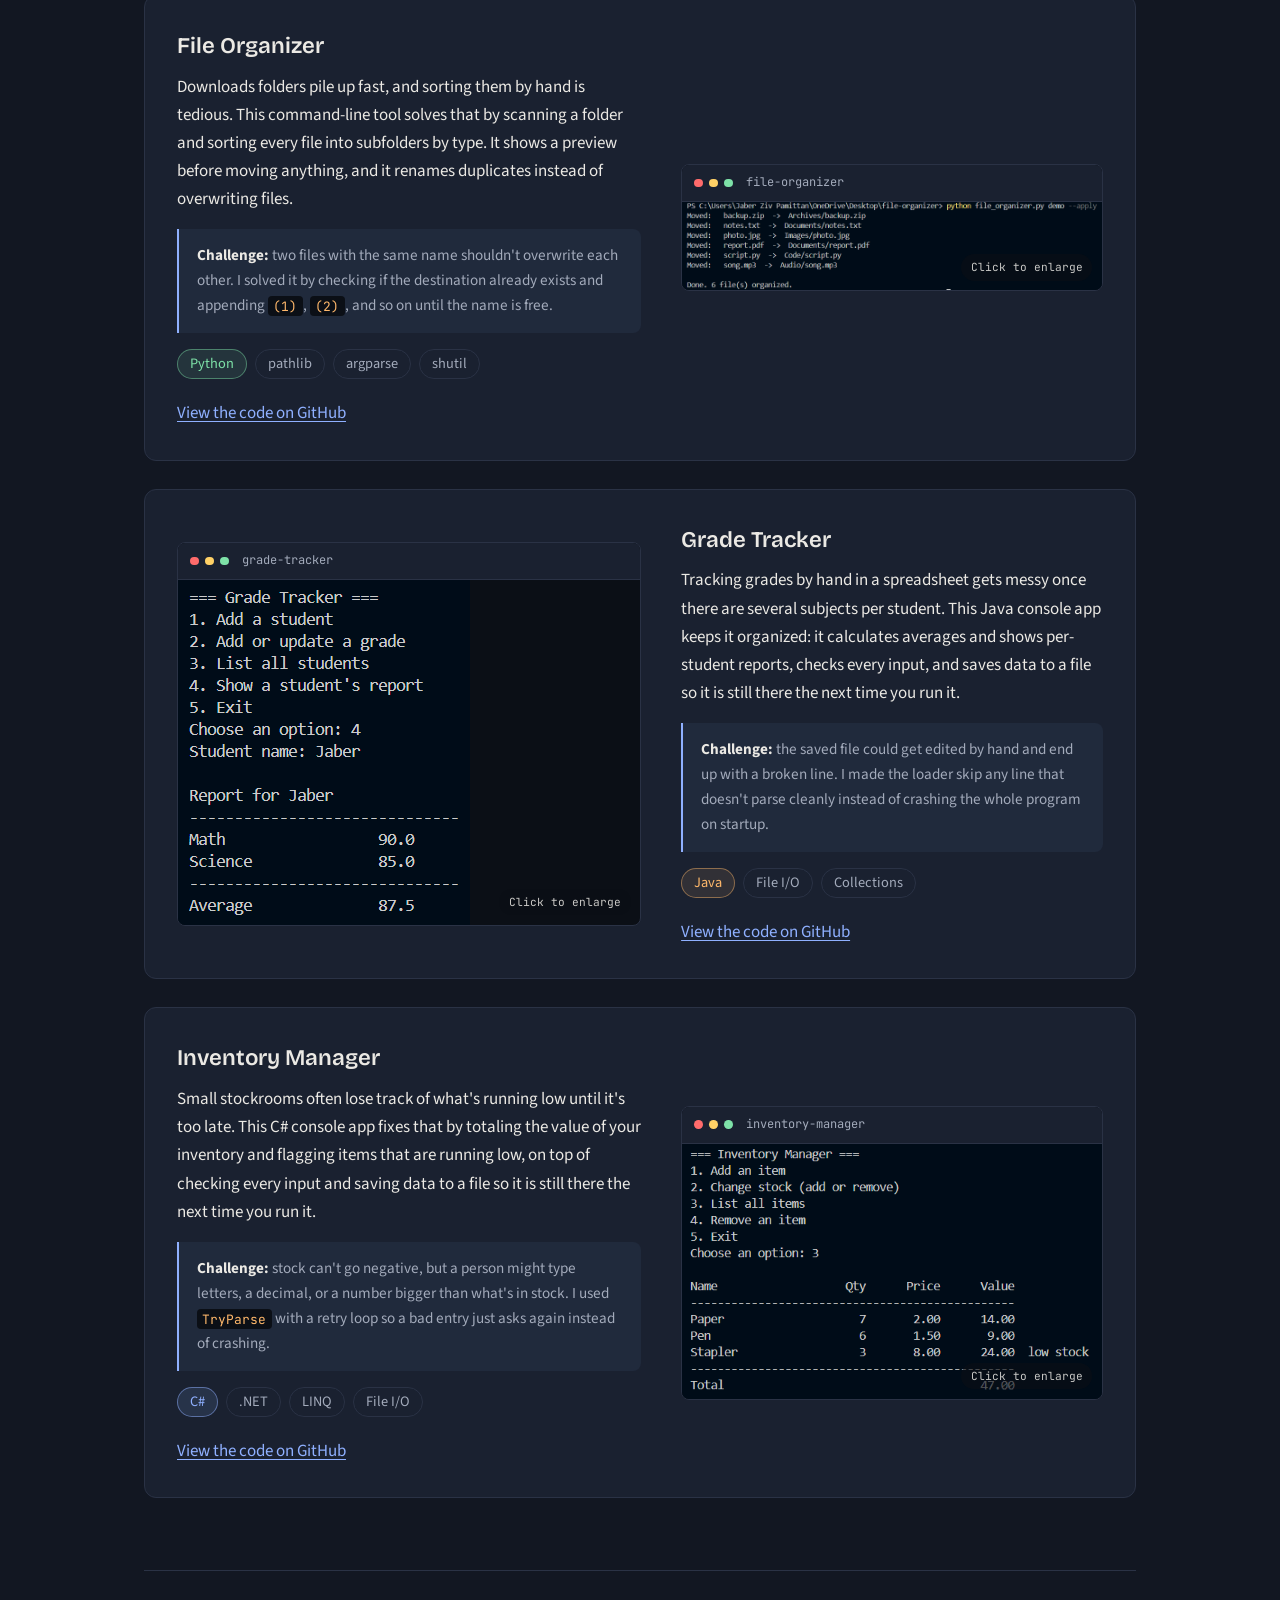
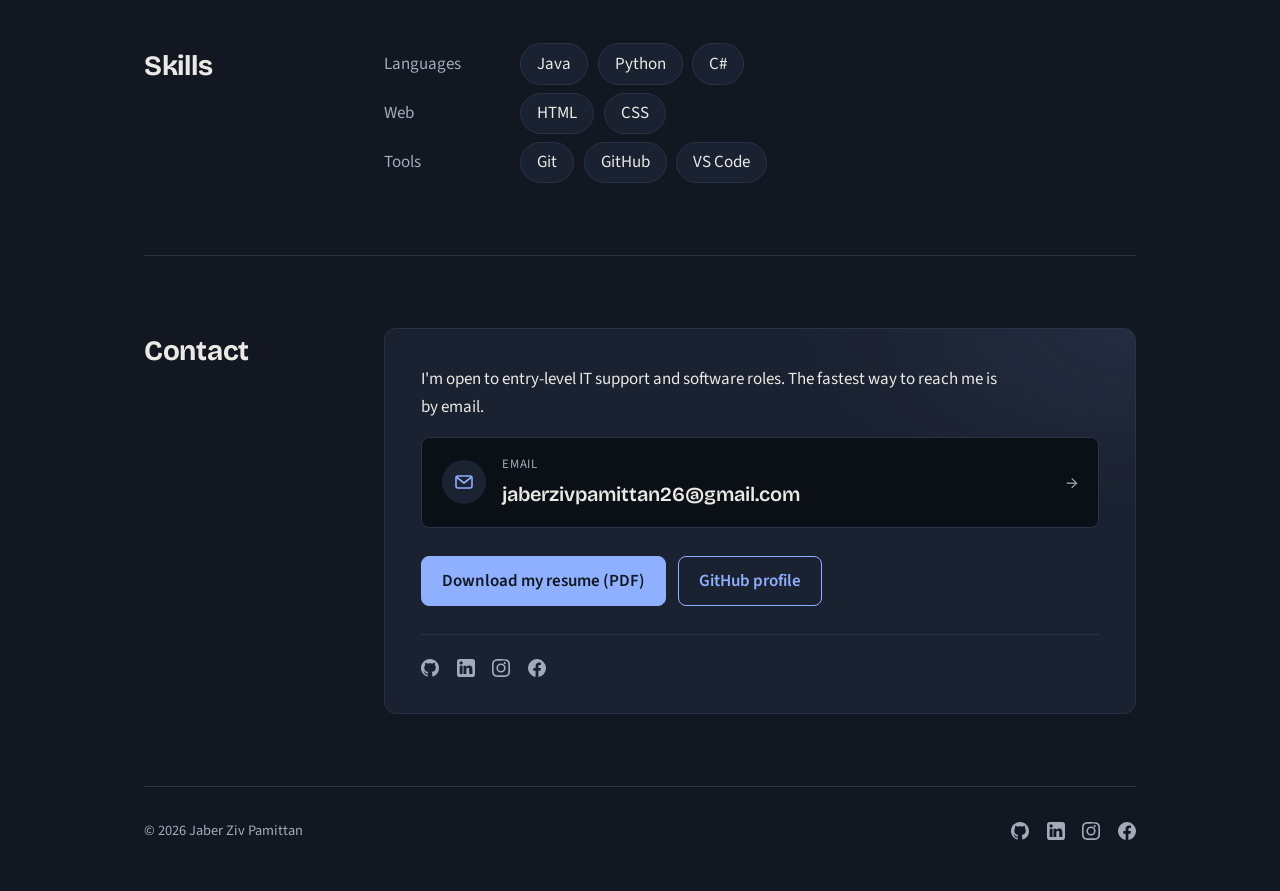
==== commit 423620ae: "Remove custom cursor, fix terminal prompt alignment" ====
--- a/index.html
+++ b/index.html
@@ -43,8 +43,6 @@
     <span class="blob blob-3"></span>
   </div>
 
-  <div class="cursor-dot" id="cursorDot" aria-hidden="true"></div>
-  <div class="cursor-ring" id="cursorRing" aria-hidden="true"></div>
 
   <a class="skip-link" href="#top">Skip to main content</a>
 
@@ -130,10 +128,7 @@
 
           <div id="terminalLog"></div>
 
-          <div class="line live-line" id="liveLine" hidden>
-            <span class="prompt">$</span>
-            <span id="liveEcho"></span><span class="cursor" id="liveCursor"></span>
-          </div>
+          <div class="line live-line" id="liveLine" hidden><span class="prompt">$</span> <span id="liveEcho"></span><span class="cursor" id="liveCursor"></span></div>
         </div>
 
         <label class="sr-only" for="terminalInput">Terminal command input — type help and press Enter for a list of commands</label>
@@ -553,48 +548,6 @@
           document.addEventListener('keydown', function (e) {
             if (e.key === 'Escape' && !lightbox.hidden) closeLightbox();
           });
-        }
-
-        /* 0d. Custom cursor: only on devices with a real mouse (never on touch, so it can't get "stuck") */
-        var supportsCustomCursor = window.matchMedia('(hover: hover) and (pointer: fine)').matches;
-        var cursorDot = document.getElementById('cursorDot');
-        var cursorRing = document.getElementById('cursorRing');
-
-        if (supportsCustomCursor && cursorDot && cursorRing && !reduceMotion) {
-          document.documentElement.classList.add('custom-cursor');
-
-          var moveCursor = function (x, y) {
-            cursorDot.style.left = x + 'px';
-            cursorDot.style.top = y + 'px';
-            cursorRing.style.left = x + 'px';
-            cursorRing.style.top = y + 'px';
-          };
-
-          document.addEventListener('mousemove', function (e) {
-            cursorDot.classList.add('is-visible');
-            cursorRing.classList.add('is-visible');
-            moveCursor(e.clientX, e.clientY);
-          });
-
-          document.addEventListener('mouseleave', function () {
-            cursorDot.classList.remove('is-visible');
-            cursorRing.classList.remove('is-visible');
-          });
-
-          var hoverSelector = 'a, button, input, .project, .contact-tile, .chips li, .shot, [tabindex]';
-          document.addEventListener('mouseover', function (e) {
-            if (e.target.closest(hoverSelector)) {
-              cursorRing.classList.add('is-active');
-            }
-          });
-          document.addEventListener('mouseout', function (e) {
-            if (e.target.closest(hoverSelector)) {
-              cursorRing.classList.remove('is-active');
-            }
-          });
-        } else if (cursorDot && cursorRing) {
-          cursorDot.style.display = 'none';
-          cursorRing.style.display = 'none';
         }
 
         /* 1. Terminal: type the command, then print the output lines one by one,
--- a/style.css
+++ b/style.css
@@ -181,49 +181,6 @@
   background: rgba(143, 176, 255, 0.35);
 }
 
-/* ---------- Custom cursor (mouse devices only — see the JS gate) ---------- */
-html.custom-cursor,
-html.custom-cursor * {
-  cursor: none !important;
-}
-
-.cursor-dot,
-.cursor-ring {
-  position: fixed;
-  top: 0;
-  left: 0;
-  z-index: 9999;
-  border-radius: 50%;
-  transform: translate(-50%, -50%);
-  pointer-events: none;
-  opacity: 0;
-  transition: opacity 0.2s ease;
-}
-
-.cursor-dot.is-visible,
-.cursor-ring.is-visible {
-  opacity: 1;
-}
-
-.cursor-dot {
-  width: 6px;
-  height: 6px;
-  background: var(--accent);
-}
-
-.cursor-ring {
-  width: 30px;
-  height: 30px;
-  border: 1.5px solid var(--accent);
-  transition: opacity 0.2s ease, width 0.2s ease, height 0.2s ease, border-color 0.2s ease;
-}
-
-.cursor-ring.is-active {
-  width: 48px;
-  height: 48px;
-  border-color: var(--bright);
-}
-
 /* ---------- Skip link (visible only when a keyboard user tabs to it) ---------- */
 .skip-link {
   position: absolute;
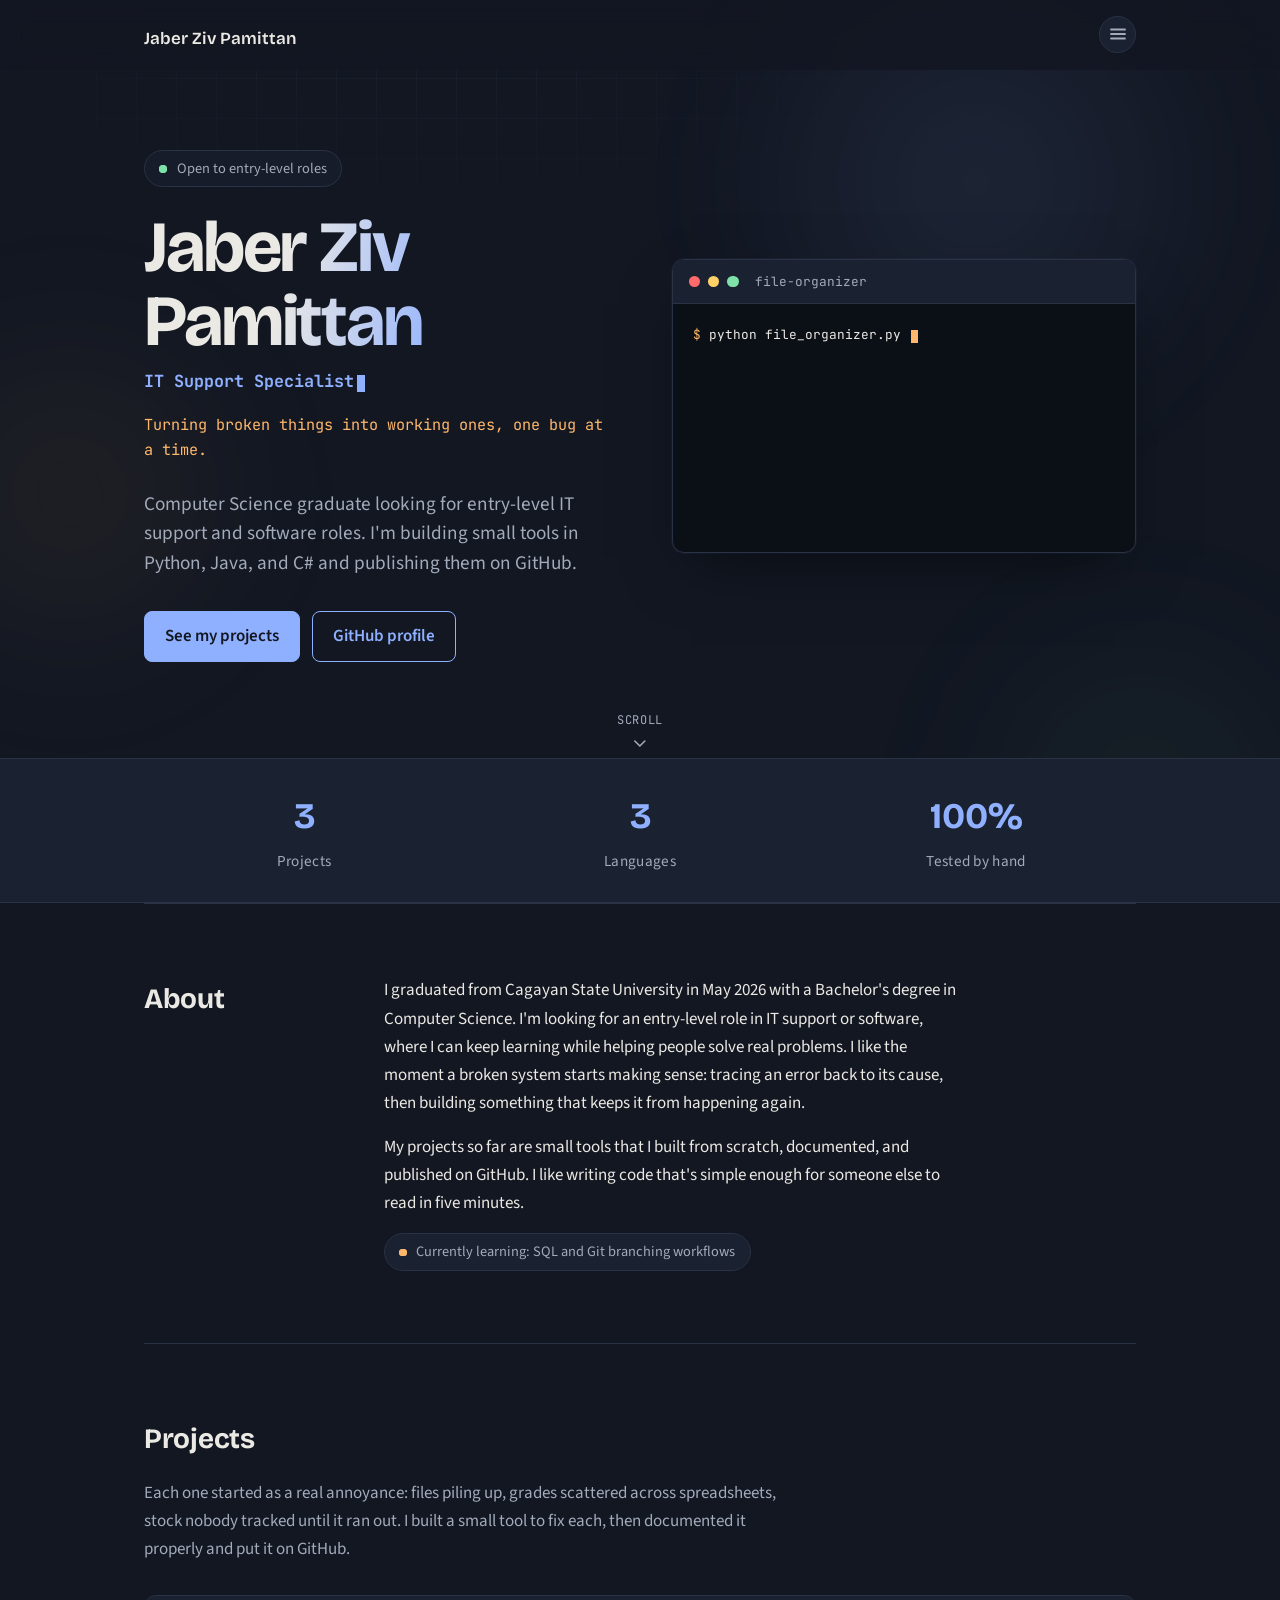
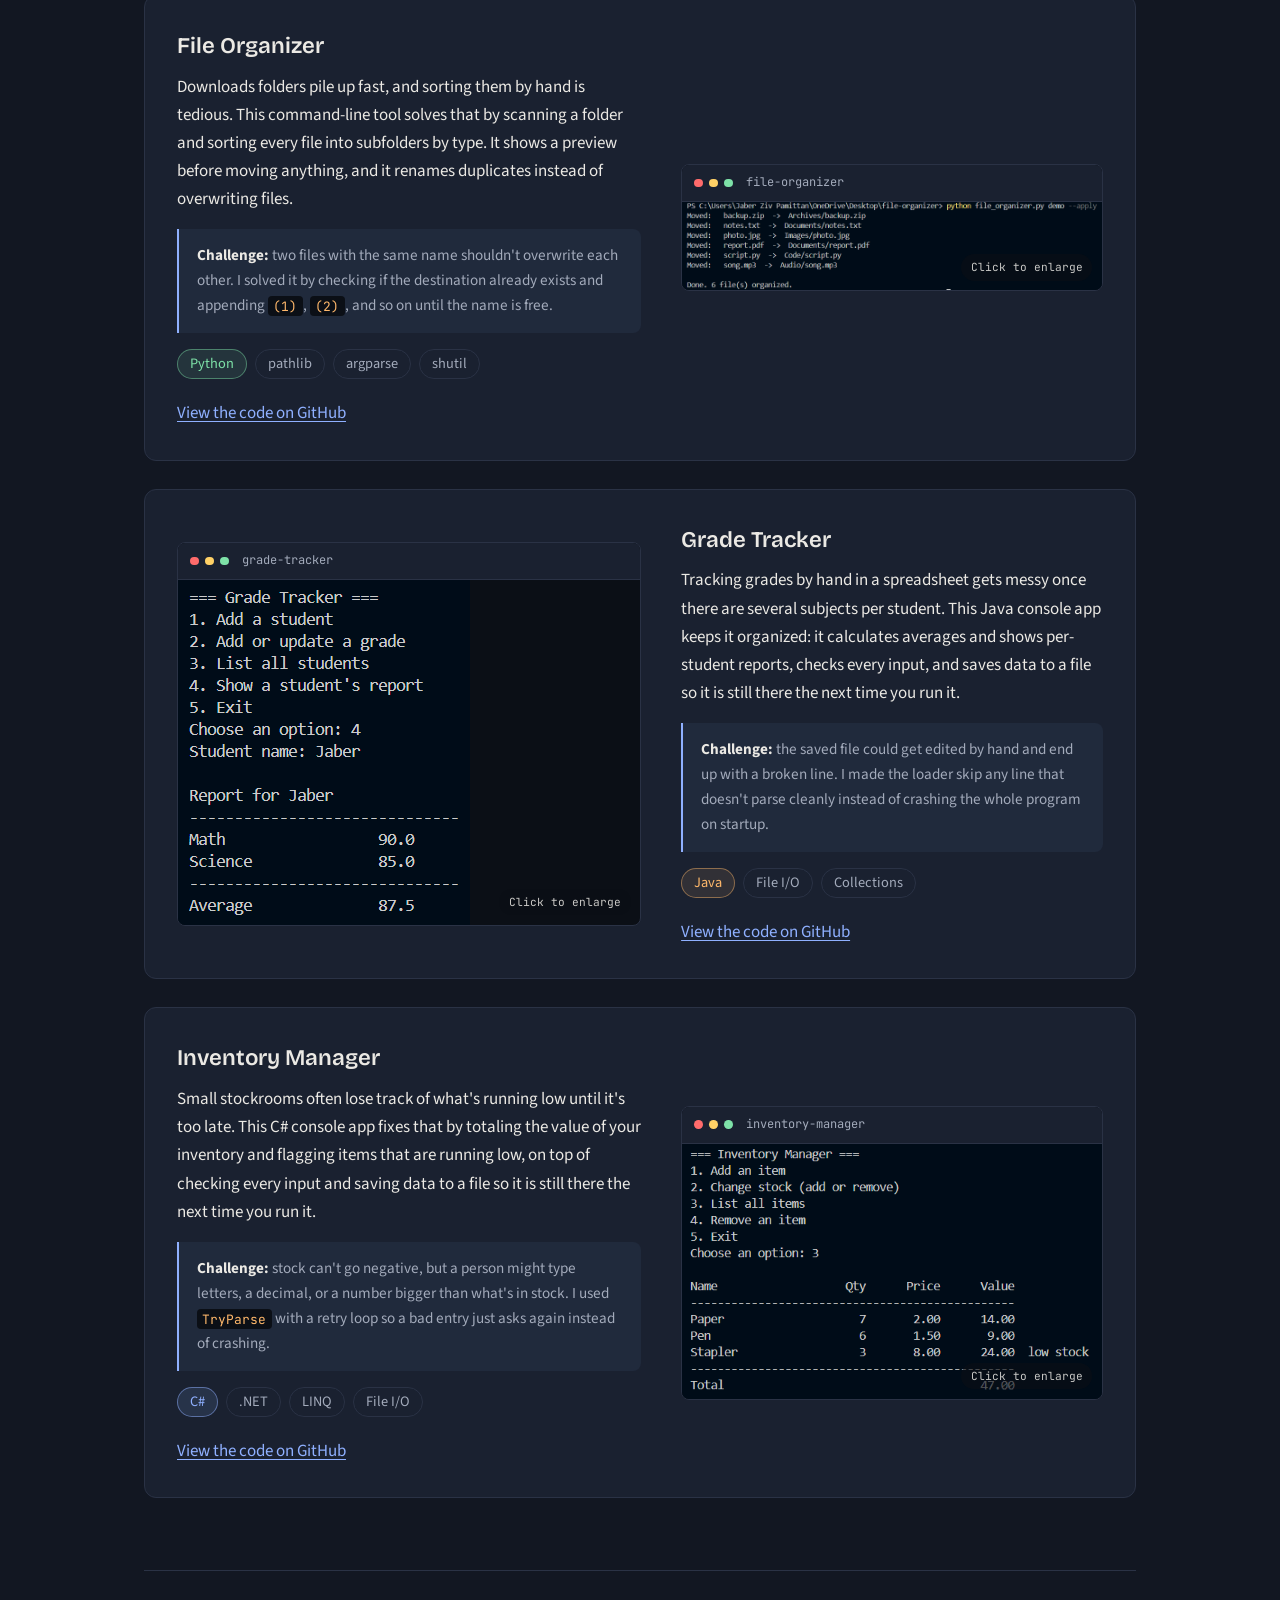
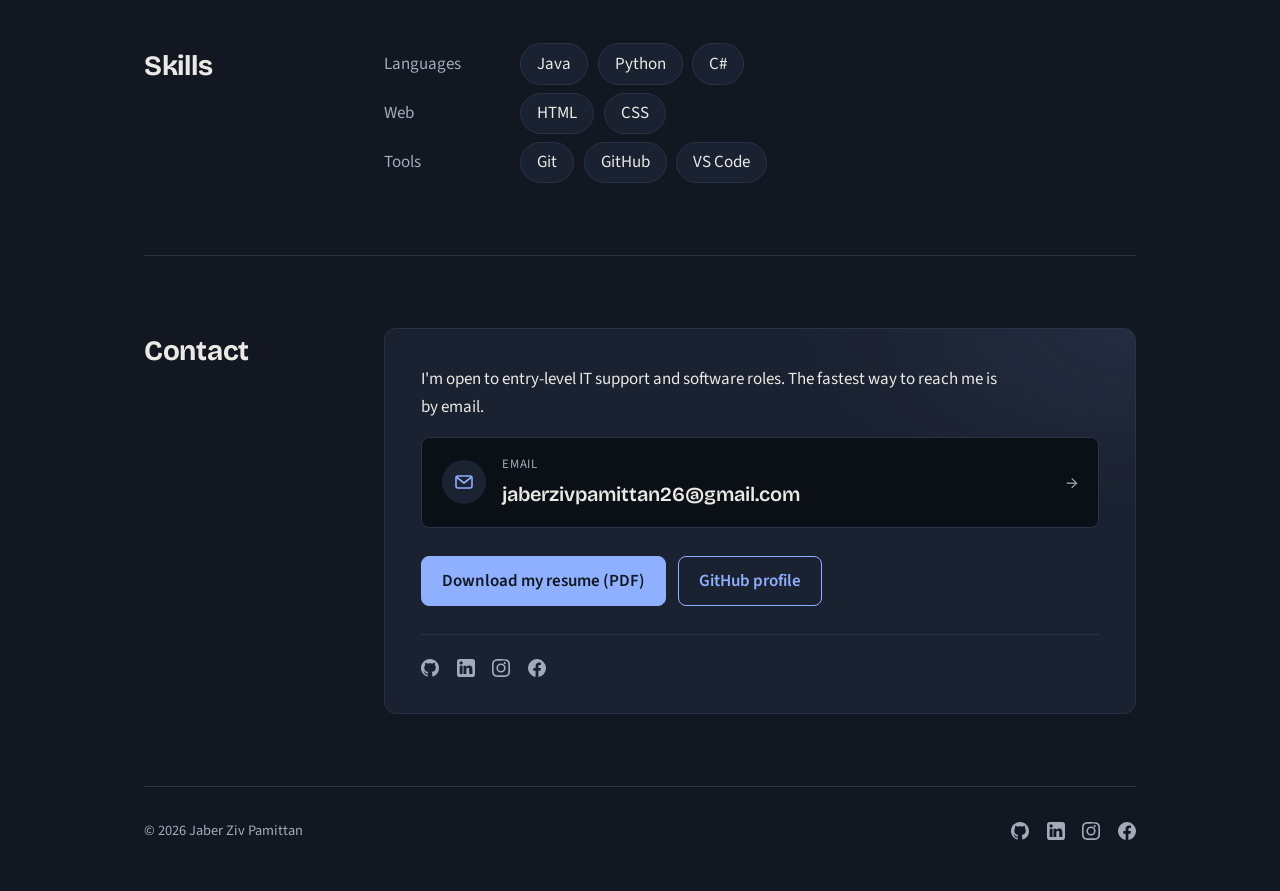
==== commit 7de943e9: "Add full Settings panel: appearance, accent colors, animations, sound, performance mode, accessibili" ====
--- a/index.html
+++ b/index.html
@@ -24,13 +24,25 @@
 
   <!-- Lets the CSS know JavaScript is running, so scroll animations only happen when they can work -->
   <script>
-    document.documentElement.classList.add('js');
-    /* Apply any saved theme choice immediately, before the page paints, to avoid a flash of the wrong theme */
-    try {
-      if (localStorage.getItem('theme') === 'light') {
-        document.documentElement.setAttribute('data-theme', 'light');
-      }
-    } catch (e) { /* localStorage can be unavailable in some private-browsing modes; default theme still works */ }
+    /* Apply saved Settings before the page paints, so there is no flash of the wrong theme.
+       (The full settings logic lives in the script at the bottom of the page.) */
+    (function () {
+      var d = document.documentElement;
+      d.classList.add('js');
+      var s = {};
+      try { s = JSON.parse(localStorage.getItem('settings') || '{}') || {}; } catch (e) { s = {}; }
+      try { if (!s.theme && localStorage.getItem('theme') === 'light') s.theme = 'light'; } catch (e) { /* older single-theme setting */ }
+
+      var theme = s.theme || 'dark';
+      if (theme === 'system') theme = window.matchMedia('(prefers-color-scheme: light)').matches ? 'light' : 'dark';
+      if (theme === 'light') d.setAttribute('data-theme', 'light');
+      if (s.accent && s.accent !== 'blue') d.setAttribute('data-accent', s.accent);
+
+      var reduce = typeof s.reduceMotion === 'boolean' ? s.reduceMotion : window.matchMedia('(prefers-reduced-motion: reduce)').matches;
+      if (reduce || s.animations === false || s.perf) d.classList.add('no-motion');
+      if (s.perf) d.classList.add('perf');
+      if (s.largeText) d.classList.add('large-text');
+    })();
   </script>
 
   <link rel="stylesheet" href="style.css">
@@ -60,7 +72,7 @@
         </svg>
       </button>
 
-      <div class="nav-panel" id="navPanel">
+      <div class="nav-panel" id="navPanel" inert>
         <nav aria-label="Main" id="mainNav">
           <a href="#about">About</a>
           <a href="#projects">Projects</a>
@@ -70,18 +82,58 @@
 
         <div class="nav-panel-divider"></div>
 
-        <div class="appearance-row">
-          <span class="appearance-label">Appearance</span>
-          <button class="theme-toggle" id="themeToggle" aria-label="Switch to light theme">
-            <svg class="icon-moon" width="16" height="16" viewBox="0 0 20 20" fill="currentColor" aria-hidden="true">
-              <path d="M17.3 13.4A7.4 7.4 0 0 1 8.1 4.2c.15-.47-.32-.9-.77-.68a8.5 8.5 0 1 0 10.6 11.5c.2-.46-.25-.9-.63-.62Z"/>
-            </svg>
-            <svg class="icon-sun" width="16" height="16" viewBox="0 0 20 20" fill="none" stroke="currentColor" stroke-width="1.6" aria-hidden="true">
-              <circle cx="10" cy="10" r="3.6"/>
-              <path d="M10 1.8v2M10 16.2v2M18.2 10h-2M3.8 10h-2M15.6 4.4l-1.4 1.4M5.8 14.2l-1.4 1.4M15.6 15.6l-1.4-1.4M5.8 5.8 4.4 4.4" stroke-linecap="round"/>
-            </svg>
-            <span class="theme-toggle-text">Dark</span>
-          </button>
+        <div class="settings" role="group" aria-labelledby="settingsTitle">
+          <p class="settings-title" id="settingsTitle">Settings</p>
+
+          <fieldset class="setting-group">
+            <legend>Appearance</legend>
+            <div class="segmented">
+              <span class="seg-opt"><input type="radio" name="theme" id="theme-dark" value="dark" checked><label for="theme-dark">Dark</label></span>
+              <span class="seg-opt"><input type="radio" name="theme" id="theme-light" value="light"><label for="theme-light">Light</label></span>
+              <span class="seg-opt"><input type="radio" name="theme" id="theme-system" value="system"><label for="theme-system">System</label></span>
+            </div>
+          </fieldset>
+
+          <fieldset class="setting-group">
+            <legend>Accent Color</legend>
+            <div class="swatches">
+              <span class="swatch" style="--sw-dark: #8fb0ff; --sw-light: #2563eb;"><input type="radio" name="accent" id="accent-blue" value="blue" checked><label for="accent-blue"><span class="sr-only">Blue</span></label></span>
+              <span class="swatch" style="--sw-dark: #b79cff; --sw-light: #7c3aed;"><input type="radio" name="accent" id="accent-purple" value="purple"><label for="accent-purple"><span class="sr-only">Purple</span></label></span>
+              <span class="swatch" style="--sw-dark: #6ee7b7; --sw-light: #047857;"><input type="radio" name="accent" id="accent-green" value="green"><label for="accent-green"><span class="sr-only">Green</span></label></span>
+              <span class="swatch" style="--sw-dark: #ff8fc7; --sw-light: #be185d;"><input type="radio" name="accent" id="accent-pink" value="pink"><label for="accent-pink"><span class="sr-only">Pink</span></label></span>
+              <span class="swatch" style="--sw-dark: #ffb86b; --sw-light: #c2410c;"><input type="radio" name="accent" id="accent-orange" value="orange"><label for="accent-orange"><span class="sr-only">Orange</span></label></span>
+            </div>
+          </fieldset>
+
+          <fieldset class="setting-group">
+            <legend>Experience</legend>
+            <div class="setting-row">
+              <span class="setting-name" id="lbl-animations">Animations</span>
+              <button type="button" class="switch" role="switch" aria-checked="true" aria-labelledby="lbl-animations" data-setting="animations">ON</button>
+            </div>
+            <div class="setting-row">
+              <span class="setting-name" id="lbl-sound">Sound Effects</span>
+              <button type="button" class="switch" role="switch" aria-checked="false" aria-labelledby="lbl-sound" data-setting="sound">OFF</button>
+            </div>
+            <div class="setting-row">
+              <span class="setting-name" id="lbl-perf">Performance Mode</span>
+              <button type="button" class="switch" role="switch" aria-checked="false" aria-labelledby="lbl-perf" data-setting="perf">OFF</button>
+            </div>
+          </fieldset>
+
+          <fieldset class="setting-group">
+            <legend>Accessibility</legend>
+            <div class="setting-row">
+              <span class="setting-name" id="lbl-reduceMotion">Reduce Motion</span>
+              <button type="button" class="switch" role="switch" aria-checked="false" aria-labelledby="lbl-reduceMotion" data-setting="reduceMotion">OFF</button>
+            </div>
+            <div class="setting-row">
+              <span class="setting-name" id="lbl-largeText">Large Text</span>
+              <button type="button" class="switch" role="switch" aria-checked="false" aria-labelledby="lbl-largeText" data-setting="largeText">OFF</button>
+            </div>
+          </fieldset>
+
+          <button type="button" class="reset-btn" id="resetSettings">Reset Settings</button>
         </div>
       </div>
     </div>
@@ -432,37 +484,201 @@
 
   <script>
     (function () {
-      var reduceMotion = window.matchMedia('(prefers-reduced-motion: reduce)').matches;
+      var root = document.documentElement;
       var revealEls = document.querySelectorAll('.reveal');
 
       function showAll() {
         revealEls.forEach(function (el) { el.classList.add('is-visible'); });
       }
 
+      /* True whenever animations are off: Reduce Motion, Animations switched off, or Performance Mode */
+      function noMotion() {
+        return root.classList.contains('no-motion');
+      }
+
       try {
-        /* 0. Theme toggle (lives inside the menu panel, like a settings switch) */
-        var themeToggle = document.getElementById('themeToggle');
-        var themeToggleText = themeToggle ? themeToggle.querySelector('.theme-toggle-text') : null;
-
-        var syncThemeLabel = function () {
-          var isLight = document.documentElement.getAttribute('data-theme') === 'light';
-          if (themeToggleText) themeToggleText.textContent = isLight ? 'Light' : 'Dark';
-          if (themeToggle) themeToggle.setAttribute('aria-label', isLight ? 'Switch to dark theme' : 'Switch to light theme');
-        };
-
-        if (themeToggle) {
-          themeToggle.addEventListener('click', function () {
-            var isLight = document.documentElement.getAttribute('data-theme') === 'light';
-            if (isLight) {
-              document.documentElement.removeAttribute('data-theme');
-            } else {
-              document.documentElement.setAttribute('data-theme', 'light');
+        /* 0. Settings: appearance, accent color, animations, sound, performance, accessibility.
+              Saved in the visitor's own browser (localStorage) and applied to <html> as attributes/classes. */
+        var SETTINGS_KEY = 'settings';
+        var ACCENTS = ['blue', 'purple', 'green', 'pink', 'orange'];
+        var THEMES = ['dark', 'light', 'system'];
+        var DEFAULT_SETTINGS = {
+          theme: 'dark',
+          accent: 'blue',
+          animations: true,
+          sound: false,
+          perf: false,
+          reduceMotion: null,   /* null = follow the operating-system preference until the visitor chooses */
+          largeText: false
+        };
+
+        var osLight = window.matchMedia('(prefers-color-scheme: light)');
+        var osReduce = window.matchMedia('(prefers-reduced-motion: reduce)');
+
+        var loadSettings = function () {
+          var saved = {};
+          try { saved = JSON.parse(localStorage.getItem(SETTINGS_KEY) || '{}') || {}; } catch (e) { saved = {}; }
+          try { if (!saved.theme && localStorage.getItem('theme') === 'light') saved.theme = 'light'; } catch (e) { /* older single-theme setting */ }
+
+          var out = {};
+          for (var key in DEFAULT_SETTINGS) {
+            out[key] = saved[key] !== undefined ? saved[key] : DEFAULT_SETTINGS[key];
+          }
+          if (THEMES.indexOf(out.theme) === -1) out.theme = DEFAULT_SETTINGS.theme;
+          if (ACCENTS.indexOf(out.accent) === -1) out.accent = DEFAULT_SETTINGS.accent;
+          ['animations', 'sound', 'perf', 'largeText'].forEach(function (k) { out[k] = !!out[k]; });
+          if (typeof out.reduceMotion !== 'boolean') out.reduceMotion = null;
+          return out;
+        };
+
+        var settings = loadSettings();
+
+        var saveSettings = function () {
+          try {
+            localStorage.setItem(SETTINGS_KEY, JSON.stringify(settings));
+            localStorage.removeItem('theme');
+          } catch (e) { /* private browsing can block storage; the settings still work for this visit */ }
+        };
+
+        var reduceEffective = function () {
+          return typeof settings.reduceMotion === 'boolean' ? settings.reduceMotion : osReduce.matches;
+        };
+
+        /* Sound effects: tiny tones made with the Web Audio API, so no audio files are needed.
+           Off by default; the browser only allows audio after a click or key press anyway. */
+        var audioCtx = null;
+        var ensureAudio = function () {
+          try {
+            if (!audioCtx) {
+              var AC = window.AudioContext || window.webkitAudioContext;
+              if (AC) audioCtx = new AC();
             }
-            try { localStorage.setItem('theme', isLight ? 'dark' : 'light'); } catch (e) { /* ignore */ }
-            syncThemeLabel();
-          });
-          syncThemeLabel();
+            if (audioCtx && audioCtx.state === 'suspended') audioCtx.resume();
+          } catch (e) { audioCtx = null; }
+        };
+
+        var tone = function (freq, dur, vol, type, delay) {
+          if (!settings.sound) return;
+          ensureAudio();
+          if (!audioCtx) return;
+          var play = function () {
+            var t = audioCtx.currentTime + (delay || 0);
+            var osc = audioCtx.createOscillator();
+            var gain = audioCtx.createGain();
+            osc.type = type || 'sine';
+            osc.frequency.value = freq;
+            gain.gain.setValueAtTime(0.0001, t);
+            gain.gain.exponentialRampToValueAtTime(vol || 0.04, t + 0.008);
+            gain.gain.exponentialRampToValueAtTime(0.0001, t + dur);
+            osc.connect(gain);
+            gain.connect(audioCtx.destination);
+            osc.start(t);
+            osc.stop(t + dur + 0.03);
+          };
+          if (audioCtx.state === 'running') {
+            play();
+          } else {
+            audioCtx.resume().then(play).catch(function () { /* not allowed yet; skip */ });
+          }
+        };
+
+        var sfx = {
+          click: function () { tone(520, 0.06, 0.04, 'triangle'); },
+          key: function () { tone(650 + Math.random() * 250, 0.03, 0.03, 'square'); },
+          enter: function () { tone(420, 0.08, 0.04, 'triangle'); },
+          on: function () { tone(600, 0.08, 0.045, 'sine'); tone(900, 0.1, 0.045, 'sine', 0.07); },
+          off: function () { tone(500, 0.08, 0.045, 'sine'); tone(330, 0.1, 0.045, 'sine', 0.07); }
+        };
+
+        /* Keeps the settings panel controls showing what is actually in effect */
+        var syncSettingsUI = function () {
+          document.querySelectorAll('input[name="theme"]').forEach(function (r) { r.checked = r.value === settings.theme; });
+          document.querySelectorAll('input[name="accent"]').forEach(function (r) { r.checked = r.value === settings.accent; });
+          document.querySelectorAll('.switch').forEach(function (b) {
+            var key = b.getAttribute('data-setting');
+            var on = key === 'reduceMotion' ? reduceEffective() : !!settings[key];
+            b.setAttribute('aria-checked', on ? 'true' : 'false');
+            b.textContent = on ? 'ON' : 'OFF';
+          });
+        };
+
+        var applySettings = function () {
+          var isLight = settings.theme === 'light' || (settings.theme === 'system' && osLight.matches);
+          if (isLight) root.setAttribute('data-theme', 'light'); else root.removeAttribute('data-theme');
+
+          if (settings.accent !== 'blue') root.setAttribute('data-accent', settings.accent); else root.removeAttribute('data-accent');
+
+          root.classList.toggle('no-motion', reduceEffective() || !settings.animations || settings.perf);
+          root.classList.toggle('perf', settings.perf);
+          root.classList.toggle('large-text', settings.largeText);
+
+          if (noMotion()) showAll();
+          syncSettingsUI();
+        };
+
+        document.querySelectorAll('input[name="theme"]').forEach(function (r) {
+          r.addEventListener('change', function () {
+            settings.theme = r.value;
+            saveSettings();
+            applySettings();
+            sfx.click();
+          });
+        });
+
+        document.querySelectorAll('input[name="accent"]').forEach(function (r) {
+          r.addEventListener('change', function () {
+            settings.accent = r.value;
+            saveSettings();
+            applySettings();
+            sfx.click();
+          });
+        });
+
+        document.querySelectorAll('.switch').forEach(function (b) {
+          b.addEventListener('click', function () {
+            var key = b.getAttribute('data-setting');
+            var next = key === 'reduceMotion' ? !reduceEffective() : !settings[key];
+            settings[key] = next;
+            if (key === 'sound' && next) ensureAudio();
+            saveSettings();
+            applySettings();
+            if (next) sfx.on(); else sfx.off();
+          });
+        });
+
+        var resetBtn = document.getElementById('resetSettings');
+        if (resetBtn) {
+          resetBtn.addEventListener('click', function () {
+            settings = loadDefaults();
+            try {
+              localStorage.removeItem(SETTINGS_KEY);
+              localStorage.removeItem('theme');
+            } catch (e) { /* ignore */ }
+            applySettings();
+          });
         }
+
+        var loadDefaults = function () {
+          var copy = {};
+          for (var key in DEFAULT_SETTINGS) copy[key] = DEFAULT_SETTINGS[key];
+          return copy;
+        };
+
+        /* If the visitor picked "System" (or has no Reduce Motion choice), follow their OS live */
+        if (osLight.addEventListener) {
+          osLight.addEventListener('change', function () { if (settings.theme === 'system') applySettings(); });
+        }
+        if (osReduce.addEventListener) {
+          osReduce.addEventListener('change', function () { if (settings.reduceMotion === null) applySettings(); });
+        }
+
+        /* A soft click on any link or button (except the on/off switches, which have their own sound) */
+        document.addEventListener('click', function (e) {
+          var el = e.target.closest ? e.target.closest('a, button') : null;
+          if (el && !el.classList.contains('switch')) sfx.click();
+        });
+
+        applySettings();
 
         /* 0b. Menu panel: one button, on every screen size, opens nav links + the theme switch */
         var navToggle = document.getElementById('navToggle');
@@ -472,11 +688,16 @@
           var closeMenu = function () {
             document.documentElement.classList.remove('nav-open');
             navToggle.setAttribute('aria-expanded', 'false');
+            navPanel.setAttribute('inert', '');
+          };
+          var openMenu = function () {
+            document.documentElement.classList.add('nav-open');
+            navToggle.setAttribute('aria-expanded', 'true');
+            navPanel.removeAttribute('inert');
           };
           navToggle.addEventListener('click', function (e) {
             e.stopPropagation();
-            var isOpen = document.documentElement.classList.toggle('nav-open');
-            navToggle.setAttribute('aria-expanded', isOpen ? 'true' : 'false');
+            if (document.documentElement.classList.contains('nav-open')) closeMenu(); else openMenu();
           });
           if (mainNav) {
             mainNav.querySelectorAll('a').forEach(function (link) {
@@ -566,7 +787,7 @@
           term.classList.add('is-live');
         };
 
-        if (term && !reduceMotion) {
+        if (term && !noMotion()) {
           var typed = term.querySelector('.typed');
           var outputLines = term.querySelectorAll('.out');
           var command = typed.textContent.trim();
@@ -608,7 +829,7 @@
 
           var goToSection = function (id) {
             var section = document.getElementById(id);
-            if (section) section.scrollIntoView({ behavior: reduceMotion ? 'auto' : 'smooth', block: 'start' });
+            if (section) section.scrollIntoView({ behavior: noMotion() ? 'auto' : 'smooth', block: 'start' });
           };
 
           var printLine = function (text, cls) {
@@ -681,6 +902,7 @@
 
           terminalInput.addEventListener('keydown', function (e) {
             if (e.key === 'Enter') {
+              sfx.enter();
               var value = terminalInput.value;
               if (value.trim() !== '') {
                 history.push(value);
@@ -689,6 +911,8 @@
               runCommand(value);
               terminalInput.value = '';
               liveEcho.textContent = '';
+            } else if (e.key.length === 1 || e.key === 'Backspace') {
+              sfx.key();
             } else if (e.key === 'ArrowUp') {
               e.preventDefault();
               if (historyPos > 0) {
@@ -718,11 +942,12 @@
 
         /* 1b. Role rotator: cycles through a few titles under the name */
         var roleEl = document.getElementById('roleText');
-        if (roleEl && !reduceMotion) {
+        if (roleEl) {
           var roles = ['IT Support Specialist', 'Software Developer', 'Problem Solver'];
           var roleIndex = 0;
 
           var cycleRole = function () {
+            if (noMotion()) return;
             roleEl.classList.add('is-fading');
             setTimeout(function () {
               roleIndex = (roleIndex + 1) % roles.length;
@@ -734,7 +959,7 @@
         }
 
         /* 2. Sections fade in as you scroll to them */
-        if ('IntersectionObserver' in window && !reduceMotion) {
+        if ('IntersectionObserver' in window && !noMotion()) {
           var revealObserver = new IntersectionObserver(function (entries) {
             entries.forEach(function (entry) {
               if (entry.isIntersecting) {
--- a/style.css
+++ b/style.css
@@ -8,6 +8,7 @@
   --text: #ebe9e4;
   --muted: #a3abbb;
   --accent: #8fb0ff;
+  --accent-rgb: 143, 176, 255;
   --accent-2: #ffb86b;
   --good: #7ee2a8;
   --bright: #ffb86b;
@@ -33,7 +34,7 @@
   --font-mono: "JetBrains Mono", ui-monospace, "Cascadia Code", Consolas, monospace;
 }
 
-/* Light theme: white and light-blue, switched on by the theme toggle in the header */
+/* Light theme: white and light-blue, chosen in Settings (Appearance) */
 :root[data-theme="light"] {
   --bg: #f4f8fc;
   --surface: #ffffff;
@@ -42,12 +43,25 @@
   --text: #14202b;
   --muted: #54677a;
   --accent: #2563eb;
+  --accent-rgb: 37, 99, 235;
   --accent-2: #0369a1;
   --good: #1f9254;
   --bright: #0ea5e9;
   --lang-java: #a55d08;
   --header-bg: rgba(244, 248, 252, 0.78);
 }
+
+/* Accent colors, chosen in Settings. Blue is the default (no attribute). Each has a dark-theme
+   and a light-theme value, since the light values need to be deeper to stay readable on white. */
+:root[data-accent="purple"] { --accent: #b79cff; --accent-rgb: 183, 156, 255; }
+:root[data-accent="green"]  { --accent: #6ee7b7; --accent-rgb: 110, 231, 183; }
+:root[data-accent="pink"]   { --accent: #ff8fc7; --accent-rgb: 255, 143, 199; }
+:root[data-accent="orange"] { --accent: #ffb86b; --accent-rgb: 255, 184, 107; }
+
+:root[data-theme="light"][data-accent="purple"] { --accent: #7c3aed; --accent-rgb: 124, 58, 237; }
+:root[data-theme="light"][data-accent="green"]  { --accent: #047857; --accent-rgb: 4, 120, 87; }
+:root[data-theme="light"][data-accent="pink"]   { --accent: #be185d; --accent-rgb: 190, 24, 93; }
+:root[data-theme="light"][data-accent="orange"] { --accent: #c2410c; --accent-rgb: 194, 65, 12; }
 
 /* ---------- Base ---------- */
 *,
@@ -122,7 +136,7 @@
   left: 55%;
   width: 34rem;
   height: 34rem;
-  background: radial-gradient(circle, rgba(143, 176, 255, 0.22), transparent 70%);
+  background: radial-gradient(circle, rgba(var(--accent-rgb), 0.22), transparent 70%);
   animation: drift1 26s ease-in-out infinite;
 }
 
@@ -151,7 +165,7 @@
 }
 
 :root[data-theme="light"] .blob-1 {
-  background: radial-gradient(circle, rgba(37, 99, 235, 0.35), transparent 70%);
+  background: radial-gradient(circle, rgba(var(--accent-rgb), 0.35), transparent 70%);
 }
 
 :root[data-theme="light"] .blob-2 {
@@ -178,7 +192,7 @@
 }
 
 ::selection {
-  background: rgba(143, 176, 255, 0.35);
+  background: rgba(var(--accent-rgb), 0.35);
 }
 
 /* ---------- Skip link (visible only when a keyboard user tabs to it) ---------- */
@@ -354,7 +368,7 @@
   position: absolute;
   top: calc(100% + 0.6rem);
   right: 0;
-  width: 15rem;
+  width: 19rem;
   max-width: calc(100vw - 3rem);
   max-height: 0;
   overflow: hidden;
@@ -367,8 +381,16 @@
   transition: max-height 0.25s ease, opacity 0.2s ease, transform 0.2s ease;
 }
 
+/* [inert] (set by the JS the instant the panel closes) removes it from the tab order and from
+   hit-testing immediately, without waiting on any animation timing */
+.nav-panel[inert] {
+  pointer-events: none;
+}
+
 :root.nav-open .nav-panel {
-  max-height: 30rem;
+  max-height: calc(100vh - 6rem);
+  overflow-y: auto;
+  overscroll-behavior: contain;
   opacity: 1;
   transform: none;
   border-color: var(--line);
@@ -392,13 +414,13 @@
 
 .site-header nav a:hover {
   color: var(--text);
-  background: rgba(143, 176, 255, 0.08);
+  background: rgba(var(--accent-rgb), 0.08);
 }
 
 .site-header nav a.active {
   color: var(--text);
   font-weight: 700;
-  background: rgba(143, 176, 255, 0.12);
+  background: rgba(var(--accent-rgb), 0.12);
 }
 
 .nav-panel-divider {
@@ -407,49 +429,201 @@
   background: var(--line);
 }
 
-.appearance-row {
+/* ---------- Settings (inside the menu panel) ---------- */
+.settings {
+  padding: 0.25rem 0.9rem 1rem;
+}
+
+.settings-title {
+  margin: 0.6rem 0 0.2rem;
+  color: var(--muted);
+  font-family: var(--font-mono);
+  font-size: 0.75rem;
+  letter-spacing: 0.1em;
+  text-transform: uppercase;
+}
+
+.setting-group {
+  min-width: 0;
+  margin: 0;
+  padding: 0.75rem 0;
+  border: 0;
+}
+
+.setting-group + .setting-group {
+  border-top: 1px solid var(--line);
+}
+
+.setting-group legend {
+  float: left;          /* legends are awkward to lay out; floating lets the content sit below cleanly */
+  width: 100%;
+  margin: 0 0 0.6rem;
+  padding: 0;
+  color: var(--text);
+  font-size: 0.9rem;
+  font-weight: 700;
+}
+
+.setting-group legend + * {
+  clear: both;
+}
+
+/* Appearance: three radios styled as one segmented control */
+.segmented {
+  display: flex;
+  gap: 0.2rem;
+  padding: 0.2rem;
+  border: 1px solid var(--line);
+  border-radius: 999px;
+  background: var(--bg);
+}
+
+.seg-opt {
+  position: relative;
+  flex: 1;
+}
+
+.seg-opt input {
+  position: absolute;
+  inset: 0;
+  width: 100%;
+  height: 100%;
+  margin: 0;
+  opacity: 0;
+  cursor: pointer;
+}
+
+.seg-opt label {
+  display: block;
+  padding: 0.4rem 0.3rem;
+  border-radius: 999px;
+  color: var(--muted);
+  font-size: 0.85rem;
+  text-align: center;
+  transition: background 0.15s ease, color 0.15s ease;
+}
+
+.seg-opt input:checked + label {
+  background: var(--accent);
+  color: var(--bg);
+  font-weight: 700;
+}
+
+.seg-opt input:focus-visible + label {
+  outline: 2px solid var(--accent);
+  outline-offset: 2px;
+}
+
+/* Accent color: five round swatches (radios) */
+.swatches {
+  display: flex;
+  align-items: center;
+  gap: 0.8rem;
+  padding: 0.2rem 0.25rem;
+}
+
+.swatch {
+  position: relative;
+  width: 1.8rem;
+  height: 1.8rem;
+}
+
+.swatch input {
+  position: absolute;
+  inset: 0;
+  width: 100%;
+  height: 100%;
+  margin: 0;
+  border-radius: 50%;
+  opacity: 0;
+  cursor: pointer;
+}
+
+.swatch label {
+  --sw: var(--sw-dark);
+  display: block;
+  width: 100%;
+  height: 100%;
+  border-radius: 50%;
+  background: var(--sw);
+  transition: box-shadow 0.15s ease, transform 0.15s ease;
+}
+
+html[data-theme="light"] .swatch label {
+  --sw: var(--sw-light);
+}
+
+.swatch input:hover + label {
+  transform: scale(1.1);
+}
+
+.swatch input:checked + label {
+  box-shadow: 0 0 0 2px var(--surface), 0 0 0 4px var(--sw);
+}
+
+.swatch input:focus-visible + label {
+  outline: 2px solid var(--text);
+  outline-offset: 5px;
+}
+
+/* On/off rows */
+.setting-row {
   display: flex;
   align-items: center;
   justify-content: space-between;
   gap: 0.75rem;
-  padding: 0.75rem 0.9rem 0.9rem;
-}
-
-.appearance-label {
-  color: var(--muted);
-  font-size: 0.85rem;
-}
-
-.theme-toggle {
-  display: inline-flex;
-  align-items: center;
-  gap: 0.4rem;
-  padding: 0.4rem 0.75rem;
+  padding: 0.35rem 0;
+}
+
+.setting-name {
+  color: var(--muted);
+  font-size: 0.9rem;
+}
+
+.switch {
+  min-width: 3.6rem;
+  padding: 0.3rem 0.7rem;
   border: 1px solid var(--line);
   border-radius: 999px;
   background: var(--bg);
-  color: var(--text);
-  font-size: 0.85rem;
-  font-weight: 600;
+  color: var(--muted);
+  font-family: var(--font-mono);
+  font-size: 0.75rem;
+  font-weight: 700;
+  letter-spacing: 0.04em;
   cursor: pointer;
-  transition: border-color 0.2s ease;
-}
-
-.theme-toggle:hover {
+  transition: background 0.15s ease, border-color 0.15s ease, color 0.15s ease;
+}
+
+.switch[aria-checked="true"] {
   border-color: var(--accent);
-}
-
-/* Show the icon for the mode currently active */
-.icon-moon {
-  display: none;
-}
-
-:root[data-theme="light"] .icon-sun {
-  display: none;
-}
-
-:root[data-theme="light"] .icon-moon {
-  display: inline-flex;
+  background: var(--accent);
+  color: var(--bg);
+}
+
+.switch:focus-visible,
+.reset-btn:focus-visible {
+  outline: 2px solid var(--accent);
+  outline-offset: 2px;
+}
+
+.reset-btn {
+  width: 100%;
+  margin-top: 0.4rem;
+  padding: 0.6rem;
+  border: 1px solid var(--line);
+  border-radius: var(--radius-sm);
+  background: transparent;
+  color: var(--muted);
+  font: inherit;
+  font-size: 0.9rem;
+  cursor: pointer;
+  transition: border-color 0.2s ease, color 0.2s ease;
+}
+
+.reset-btn:hover {
+  border-color: var(--accent);
+  color: var(--accent);
 }
 
 /* ---------- Hero ---------- */
@@ -467,8 +641,8 @@
   inset: -2rem -3rem auto -3rem;
   height: 26rem;
   background-image:
-    linear-gradient(to right, rgba(143, 176, 255, 0.05) 1px, transparent 1px),
-    linear-gradient(to bottom, rgba(143, 176, 255, 0.05) 1px, transparent 1px);
+    linear-gradient(to right, rgba(var(--accent-rgb), 0.05) 1px, transparent 1px),
+    linear-gradient(to bottom, rgba(var(--accent-rgb), 0.05) 1px, transparent 1px);
   background-size: 2.5rem 2.5rem;
   -webkit-mask-image: radial-gradient(50rem 18rem at 30% 0%, black, transparent 70%);
   mask-image: radial-gradient(50rem 18rem at 30% 0%, black, transparent 70%);
@@ -478,8 +652,8 @@
 
 :root[data-theme="light"] .hero::before {
   background-image:
-    linear-gradient(to right, rgba(37, 99, 235, 0.09) 1px, transparent 1px),
-    linear-gradient(to bottom, rgba(37, 99, 235, 0.09) 1px, transparent 1px);
+    linear-gradient(to right, rgba(var(--accent-rgb), 0.09) 1px, transparent 1px),
+    linear-gradient(to bottom, rgba(var(--accent-rgb), 0.09) 1px, transparent 1px);
 }
 
 @media (min-width: 60rem) {
@@ -621,7 +795,7 @@
 }
 
 :root[data-theme="light"] .status {
-  border-color: rgba(37, 99, 235, 0.25);
+  border-color: rgba(var(--accent-rgb), 0.25);
   background: #ffffff;
   box-shadow: 0 1px 3px rgba(20, 32, 43, 0.08);
 }
@@ -775,7 +949,7 @@
   border: 1px solid var(--term-line);
   border-radius: var(--radius);
   background: var(--term-bg);
-  box-shadow: 0 24px 60px -20px rgba(0, 0, 0, 0.5), 0 0 0 1px rgba(143, 176, 255, 0.05);
+  box-shadow: 0 24px 60px -20px rgba(0, 0, 0, 0.5), 0 0 0 1px rgba(var(--accent-rgb), 0.05);
   overflow: hidden;
 }
 
@@ -1022,24 +1196,24 @@
   font-family: var(--font-display);
   font-weight: 700;
   font-size: 4.5rem;
-  color: rgba(143, 176, 255, 0.08);
+  color: rgba(var(--accent-rgb), 0.08);
   line-height: 1;
   user-select: none;
 }
 
 :root[data-theme="light"] .project-num {
-  color: rgba(37, 99, 235, 0.12);
+  color: rgba(var(--accent-rgb), 0.12);
 }
 
 .project:hover {
   transform: translateY(-4px);
-  border-color: rgba(143, 176, 255, 0.55);
+  border-color: rgba(var(--accent-rgb), 0.55);
   box-shadow: 0 20px 44px -20px rgba(0, 0, 0, 0.8);
 }
 
 :root[data-theme="light"] .project:hover {
-  border-color: rgba(37, 99, 235, 0.4);
-  box-shadow: 0 20px 44px -20px rgba(37, 99, 235, 0.35);
+  border-color: rgba(var(--accent-rgb), 0.4);
+  box-shadow: 0 20px 44px -20px rgba(var(--accent-rgb), 0.35);
 }
 
 /* Screenshots keep their natural size and never stretch past it */
@@ -1194,7 +1368,7 @@
 .challenge {
   padding: 0.9rem 1.1rem;
   border-left: 2px solid var(--accent);
-  background: rgba(143, 176, 255, 0.06);
+  background: rgba(var(--accent-rgb), 0.06);
   border-radius: 0 var(--radius-sm) var(--radius-sm) 0;
   color: var(--muted);
   font-size: 0.95rem;
@@ -1251,7 +1425,7 @@
 [data-lang="csharp"] .tag-lang {
   border-color: rgba(143, 176, 255, 0.5);
   background: rgba(143, 176, 255, 0.12);
-  color: var(--accent);
+  color: #8fb0ff;
 }
 
 :root[data-theme="light"] [data-lang="python"] .tag-lang {
@@ -1259,9 +1433,10 @@
   background: rgba(31, 146, 84, 0.1);
 }
 
-:root[data-theme="light"] [data-lang="csharp"] .tag-lang {
+html[data-theme="light"] [data-lang="csharp"] .tag-lang {
   border-color: rgba(37, 99, 235, 0.35);
   background: rgba(37, 99, 235, 0.1);
+  color: #2563eb;
 }
 
 .project-link {
@@ -1325,7 +1500,7 @@
   border: 1px solid var(--line);
   border-radius: var(--radius);
   background:
-    radial-gradient(30rem 16rem at 100% 0%, rgba(143, 176, 255, 0.08), transparent 70%),
+    radial-gradient(30rem 16rem at 100% 0%, rgba(var(--accent-rgb), 0.08), transparent 70%),
     var(--surface);
 }
 
@@ -1361,7 +1536,7 @@
   height: 2.75rem;
   flex-shrink: 0;
   border-radius: 50%;
-  background: rgba(143, 176, 255, 0.12);
+  background: rgba(var(--accent-rgb), 0.12);
   color: var(--accent);
 }
 
@@ -1465,25 +1640,65 @@
   }
 }
 
-/* ---------- Respect "reduce motion" settings ---------- */
+/* ---------- Settings-driven modes ---------- */
+
+/* Large text: everything is sized in rem, so scaling the root scales the whole site */
+html.large-text {
+  font-size: 118.75%;
+}
+
+/* No motion: switched on by Reduce Motion, by turning Animations off, or by Performance Mode.
+   (The Reduce Motion setting starts out matching the visitor's operating-system preference.) */
+html.no-motion {
+  scroll-behavior: auto;
+}
+
+html.no-motion *,
+html.no-motion *::before,
+html.no-motion *::after {
+  animation: none !important;
+  transition: none !important;
+}
+
+html.js.no-motion .reveal {
+  opacity: 1;
+  transform: none;
+}
+
+/* Performance mode: drops the expensive visual effects (blur, glow, shadows, drifting background) */
+html.perf .bg-blobs,
+html.perf .hero::before {
+  display: none;
+}
+
+html.perf .site-header {
+  background: var(--bg);
+  -webkit-backdrop-filter: none;
+  backdrop-filter: none;
+}
+
+html.perf *,
+html.perf *::before,
+html.perf *::after {
+  box-shadow: none !important;
+  text-shadow: none !important;
+}
+
+/* ...except the ring that shows which accent color is selected, which is information, not decoration */
+html.perf .swatch input:checked + label {
+  box-shadow: 0 0 0 2px var(--surface), 0 0 0 4px var(--sw) !important;
+}
+
+/* Without JavaScript the settings can't run, so still honor the operating-system preference */
 @media (prefers-reduced-motion: reduce) {
-  html {
+  html:not(.js) {
     scroll-behavior: auto;
   }
 
-  *,
-  *::before,
-  *::after {
+  html:not(.js) *,
+  html:not(.js) *::before,
+  html:not(.js) *::after {
     animation: none !important;
     transition: none !important;
   }
-
-  .js .reveal {
-    opacity: 1;
-    transform: none;
-  }
-
-  .cursor {
-    display: none;
-  }
-}
+}
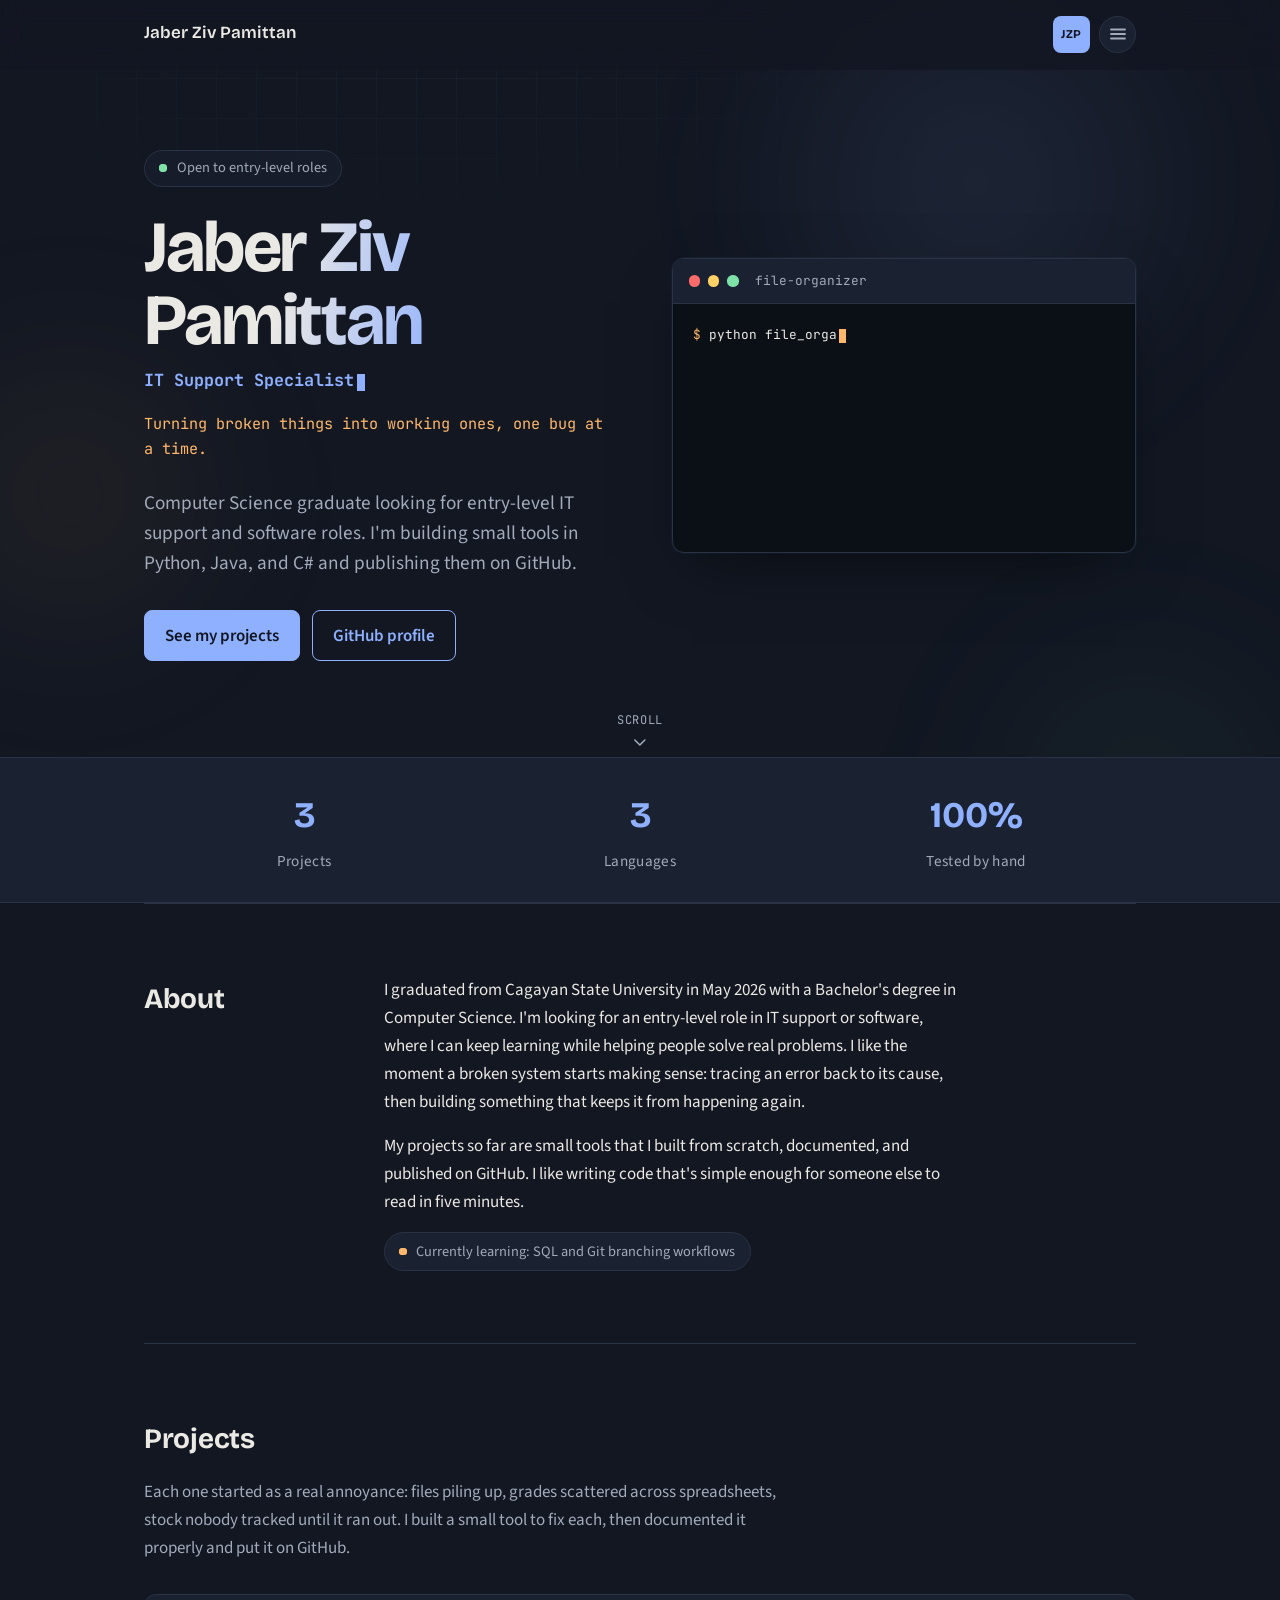
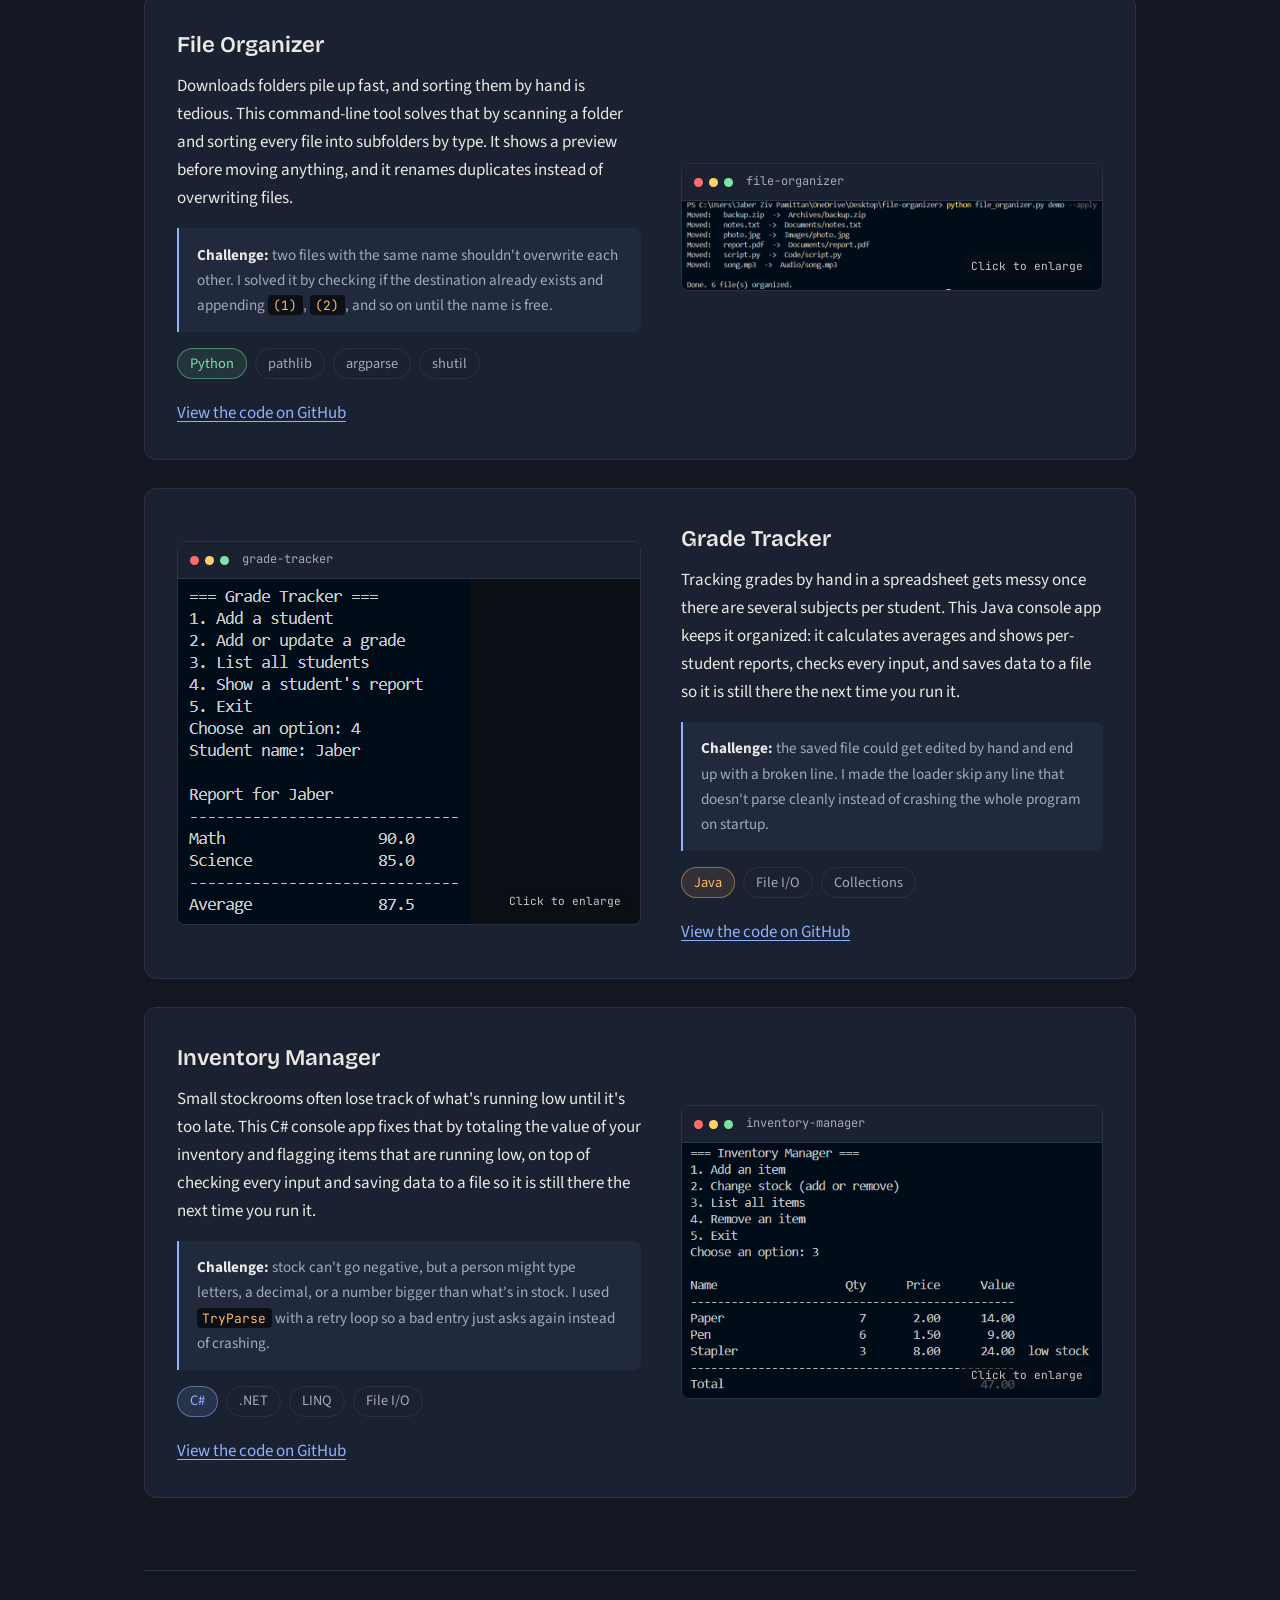
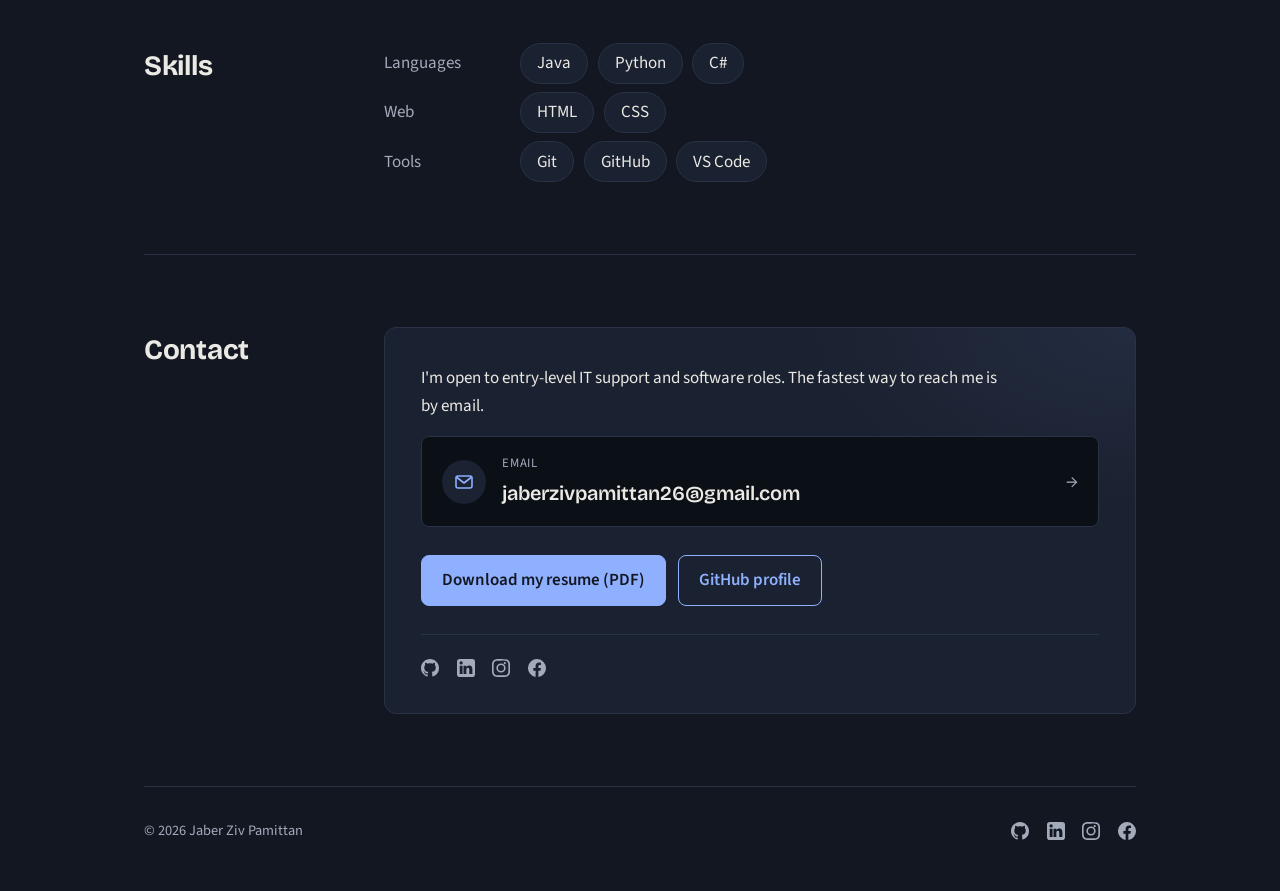
==== commit 22a901b8: "Add temporary JZP logo badge, links back to top" ====
--- a/index.html
+++ b/index.html
@@ -64,13 +64,17 @@
     <div class="wrap bar">
       <a class="site-name" href="#top">Jaber Ziv Pamittan</a>
 
-      <button class="menu-toggle" id="navToggle" aria-label="Open menu" aria-expanded="false" aria-controls="navPanel">
+      <div class="header-right">
+        <a class="logo-badge" href="#top" aria-label="Jaber Ziv Pamittan — back to top">JZP</a>
+
+        <button class="menu-toggle" id="navToggle" aria-label="Open menu" aria-expanded="false" aria-controls="navPanel">
         <svg width="20" height="20" viewBox="0 0 20 20" fill="none" stroke="currentColor" stroke-width="1.8" aria-hidden="true">
           <path class="bar-top" d="M3 5.5h14" stroke-linecap="round"/>
           <path class="bar-mid" d="M3 10h14" stroke-linecap="round"/>
           <path class="bar-bottom" d="M3 14.5h14" stroke-linecap="round"/>
         </svg>
-      </button>
+        </button>
+      </div>
 
       <div class="nav-panel" id="navPanel" inert>
         <nav aria-label="Main" id="mainNav">
--- a/style.css
+++ b/style.css
@@ -314,6 +314,35 @@
   text-decoration: none;
 }
 
+.header-right {
+  display: flex;
+  align-items: center;
+  gap: 0.6rem;
+}
+
+/* Temporary logo mark — swap for a real image later by replacing this with an <img> */
+.logo-badge {
+  display: inline-flex;
+  align-items: center;
+  justify-content: center;
+  width: 2.3rem;
+  height: 2.3rem;
+  flex-shrink: 0;
+  border-radius: var(--radius-sm);
+  background: var(--accent);
+  color: var(--bg);
+  font-family: var(--font-display);
+  font-weight: 700;
+  font-size: 0.75rem;
+  letter-spacing: 0.02em;
+  text-decoration: none;
+  transition: transform 0.2s ease;
+}
+
+.logo-badge:hover {
+  transform: translateY(-1px);
+}
+
 .site-header nav {
   display: flex;
   gap: 1.5rem;
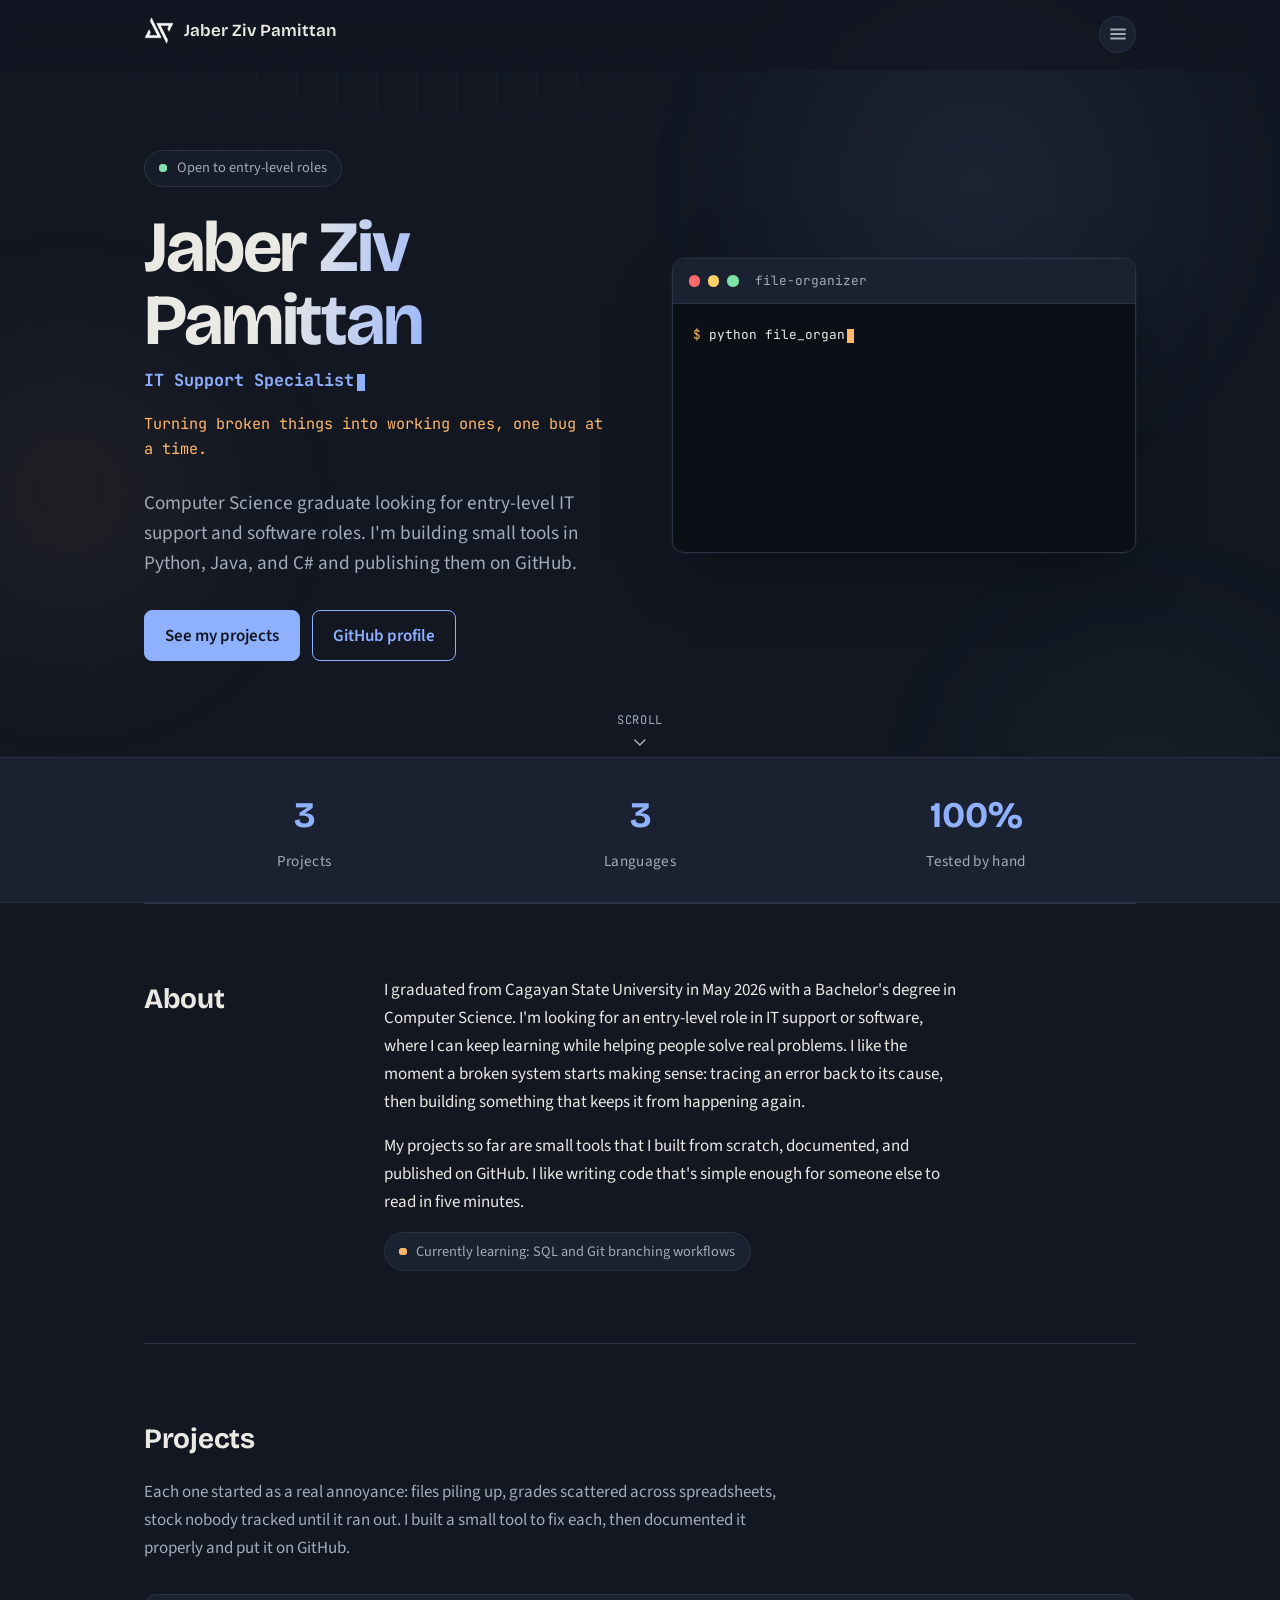
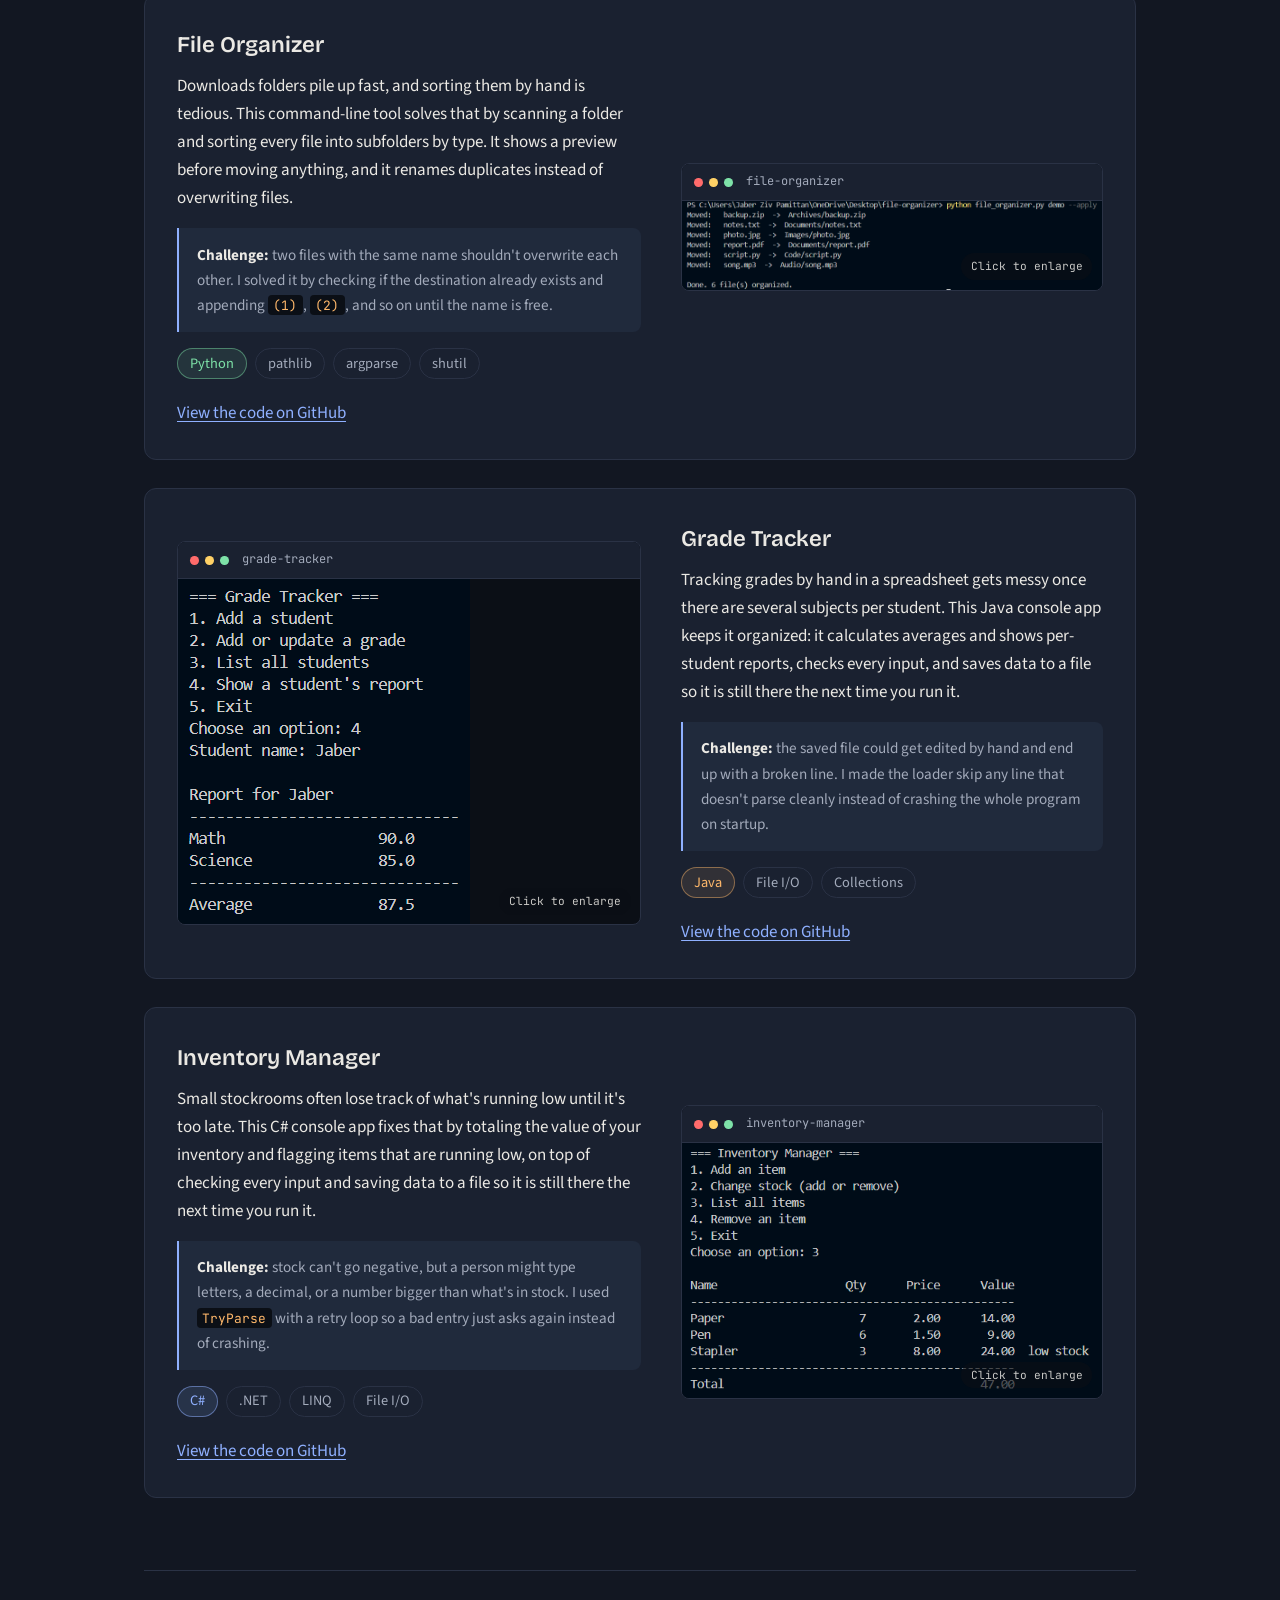
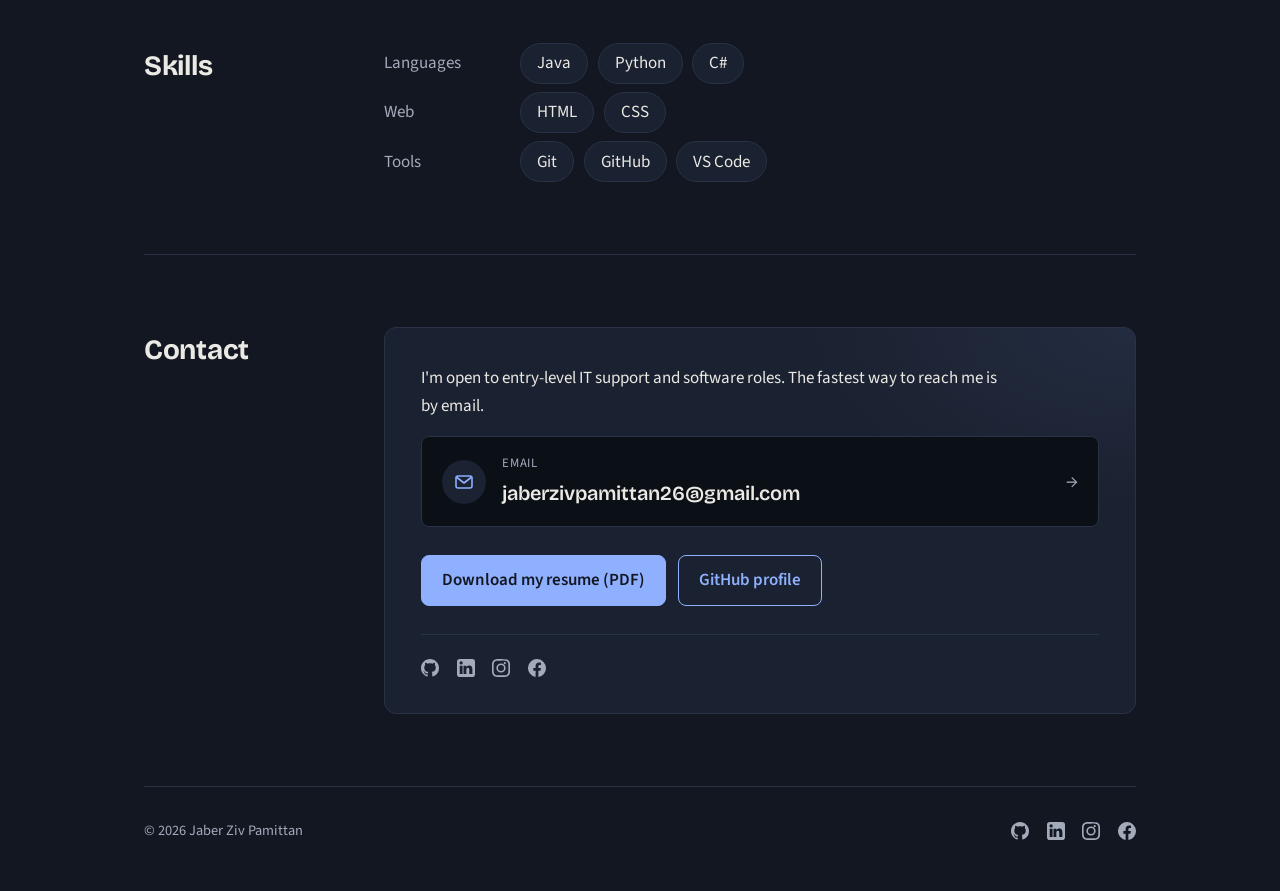
==== commit 434cf5ea: "Add real logo in header, replacing temporary badge" ====
--- a/index.html
+++ b/index.html
@@ -62,11 +62,14 @@
 
   <header class="site-header">
     <div class="wrap bar">
-      <a class="site-name" href="#top">Jaber Ziv Pamittan</a>
+      <div class="brand">
+        <a class="logo-mark" href="#top" aria-label="Jaber Ziv Pamittan — back to top">
+          <img src="images/logo.png" alt="">
+        </a>
+        <a class="site-name" href="#top">Jaber Ziv Pamittan</a>
+      </div>
 
       <div class="header-right">
-        <a class="logo-badge" href="#top" aria-label="Jaber Ziv Pamittan — back to top">JZP</a>
-
         <button class="menu-toggle" id="navToggle" aria-label="Open menu" aria-expanded="false" aria-controls="navPanel">
         <svg width="20" height="20" viewBox="0 0 20 20" fill="none" stroke="currentColor" stroke-width="1.8" aria-hidden="true">
           <path class="bar-top" d="M3 5.5h14" stroke-linecap="round"/>
--- a/style.css
+++ b/style.css
@@ -320,27 +320,30 @@
   gap: 0.6rem;
 }
 
-/* Temporary logo mark — swap for a real image later by replacing this with an <img> */
-.logo-badge {
+.brand {
+  display: flex;
+  align-items: center;
+  gap: 0.6rem;
+}
+
+.logo-mark {
   display: inline-flex;
-  align-items: center;
-  justify-content: center;
-  width: 2.3rem;
-  height: 2.3rem;
-  flex-shrink: 0;
-  border-radius: var(--radius-sm);
-  background: var(--accent);
-  color: var(--bg);
-  font-family: var(--font-display);
-  font-weight: 700;
-  font-size: 0.75rem;
-  letter-spacing: 0.02em;
-  text-decoration: none;
   transition: transform 0.2s ease;
 }
 
-.logo-badge:hover {
+.logo-mark:hover {
   transform: translateY(-1px);
+}
+
+.logo-mark img {
+  display: block;
+  height: 1.7rem;
+  width: auto;
+}
+
+/* The logo is a white mark on transparent; flipping it dark keeps it visible on the light theme */
+html[data-theme="light"] .logo-mark img {
+  filter: invert(1);
 }
 
 .site-header nav {
